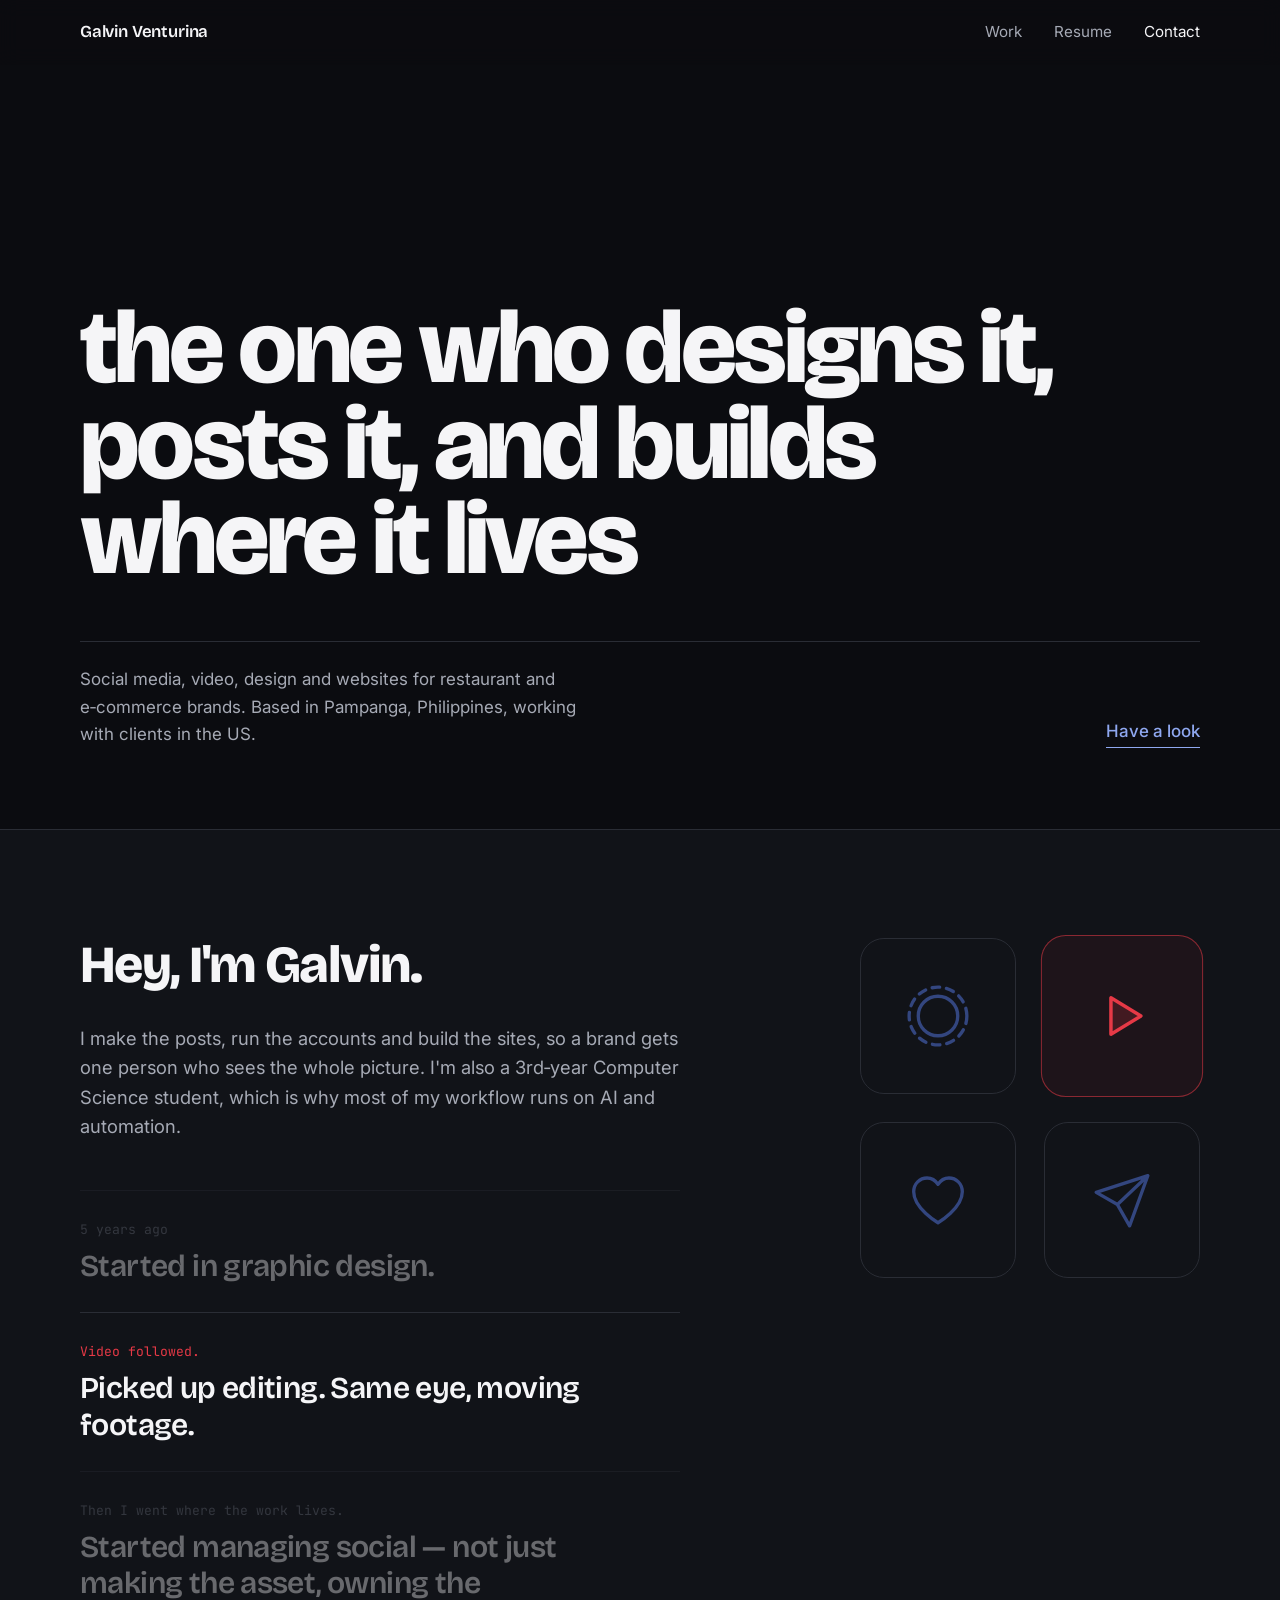
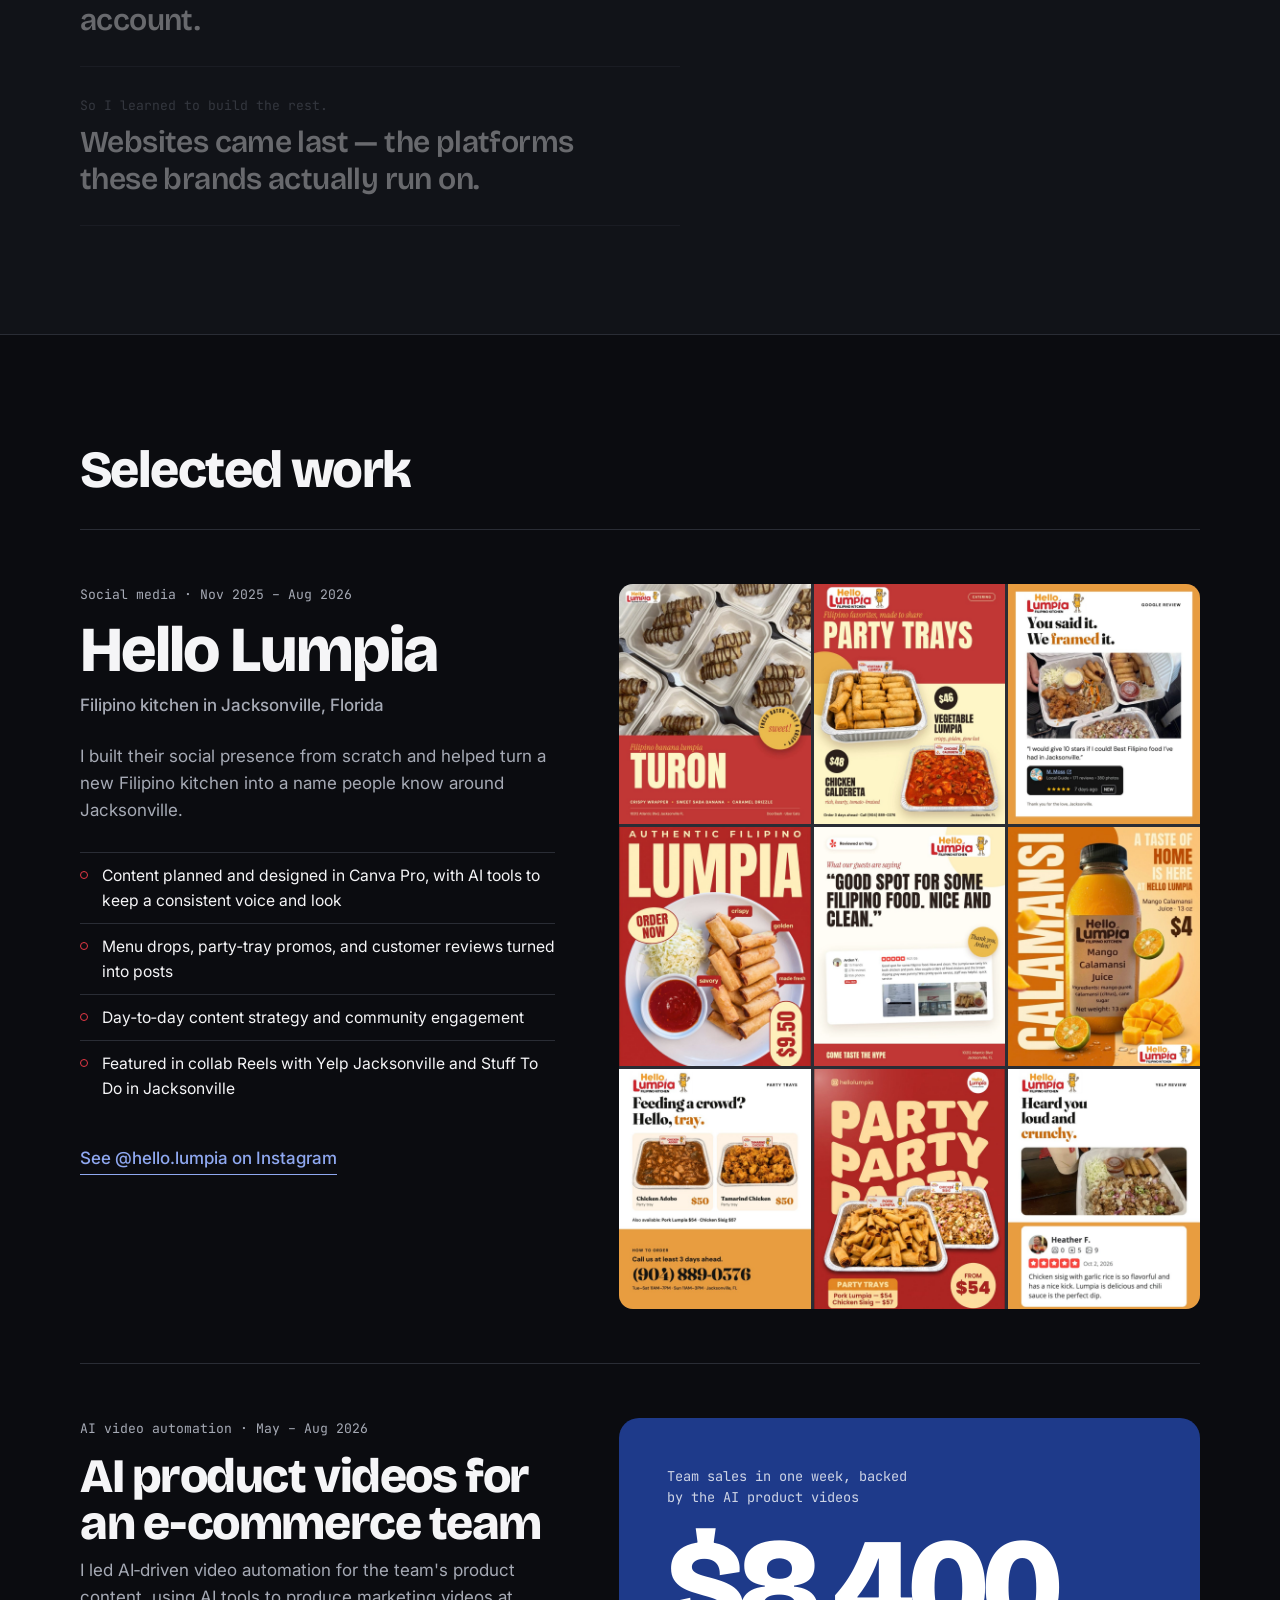
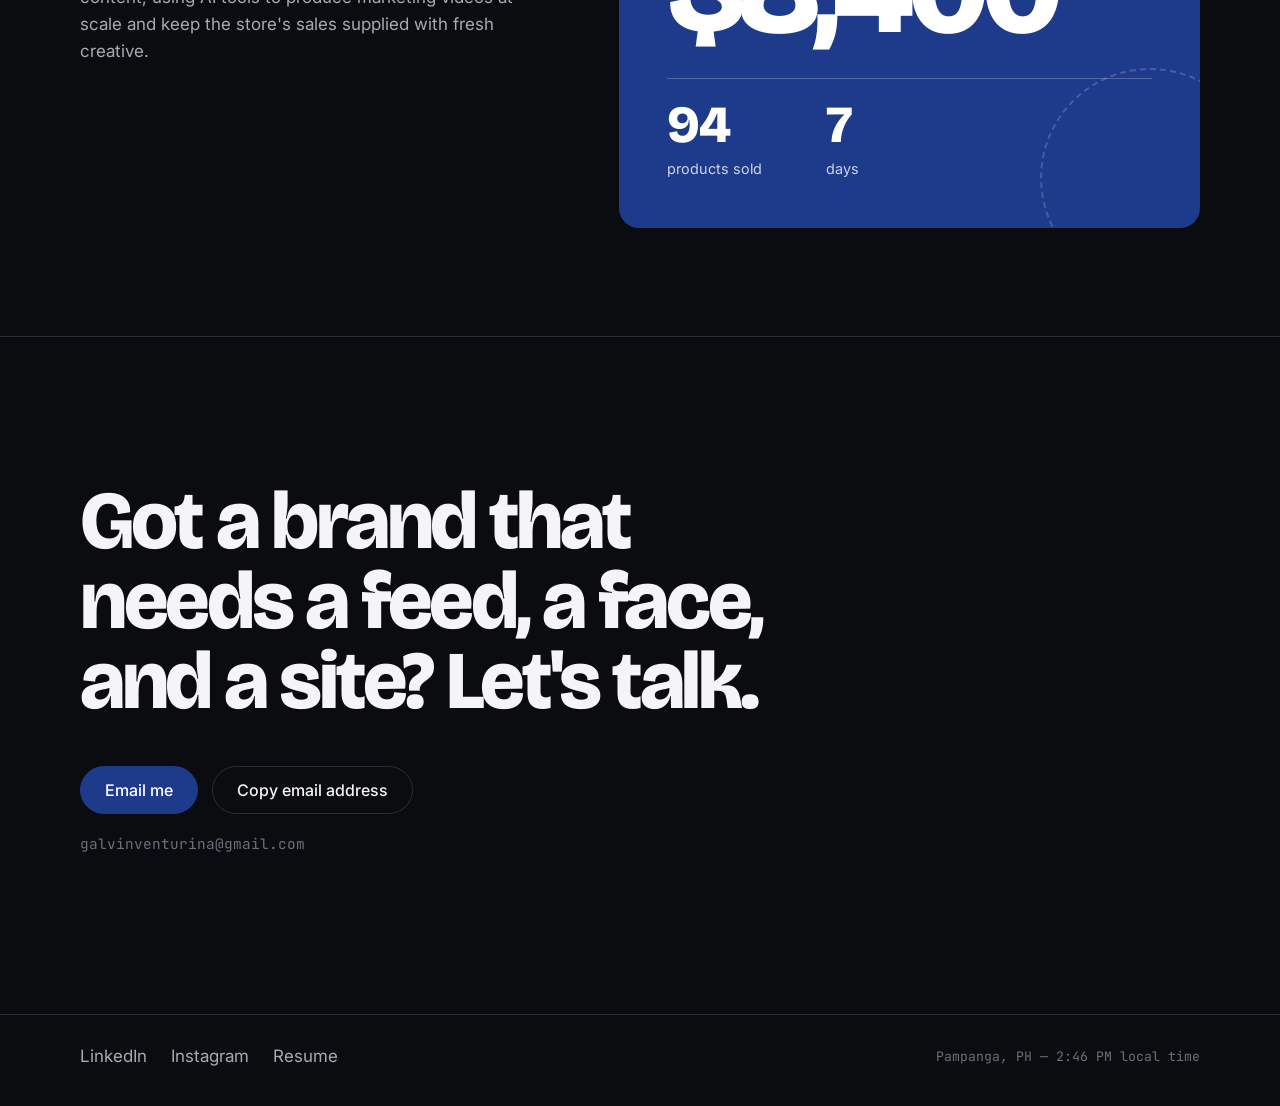
==== index.html @ 2f37dc52 "Version CSS/JS links so browsers load the new files Co-Authored-By: Claude Opus 5.5 <noreply@anthrop" ====
<!DOCTYPE html>
<html lang="en">
<head>
  <meta charset="UTF-8">
  <meta name="viewport" content="width=device-width, initial-scale=1.0">
  <title>Galvin Venturina — social, video, design and web</title>
  <meta name="description" content="Galvin Venturina designs the content, runs the accounts and builds the sites for restaurant and e-commerce brands. Based in Pampanga, Philippines.">
  <link rel="preconnect" href="https://fonts.googleapis.com">
  <link rel="preconnect" href="https://fonts.gstatic.com" crossorigin>
  <link href="https://fonts.googleapis.com/css2?family=Bricolage+Grotesque:opsz,wght@12..96,400;12..96,600;12..96,800&family=Inter:wght@400;500;600&family=JetBrains+Mono:wght@400;500&display=swap" rel="stylesheet">
  <link rel="stylesheet" href="styles.css?v=3859f25">
</head>
<body>

  <a class="skip-link" href="#work">Skip to the work</a>

  <header class="site-header">
    <div class="wrap header-row">
      <a href="#top" class="wordmark">Galvin Venturina</a>
      <nav class="site-nav" aria-label="Main">
        <a href="#work">Work</a>
        <a href="resume.html">Resume</a>
        <a href="#contact" class="nav-contact">Contact</a>
      </nav>
    </div>
  </header>

  <main id="top">

    <!-- HERO -->
    <section class="hero">
      <div class="wrap">
        <h1 class="hero-line">
          <span class="hl">the one who designs it,</span>
          <span class="hl">posts it, and builds</span>
          <span class="hl">where it lives</span>
        </h1>
        <div class="hero-foot">
          <p class="hero-sub">Social media, video, design and websites for restaurant and e‑commerce brands. Based in Pampanga, Philippines, working with clients in the US.</p>
          <a href="#work" class="text-link">Have a look</a>
        </div>
      </div>
    </section>

    <!-- ABOUT + JOURNEY -->
    <section class="journey" id="about" aria-labelledby="about-title">
      <div class="wrap journey-grid">
        <div class="journey-copy">
          <h2 id="about-title" class="section-title">Hey, I'm Galvin.</h2>
          <p class="lede">I make the posts, run the accounts and build the sites, so a brand gets one person who sees the whole picture. I'm also a 3rd‑year Computer Science student, which is why most of my workflow runs on AI and automation.</p>

          <ol class="beats">
            <li class="beat" data-beat="ring">
              <span class="beat-when">5 years ago</span>
              <p>Started in graphic design.</p>
            </li>
            <li class="beat" data-beat="play">
              <span class="beat-when">Video followed.</span>
              <p>Picked up editing. Same eye, moving footage.</p>
            </li>
            <li class="beat" data-beat="heart">
              <span class="beat-when">Then I went where the work lives.</span>
              <p>Started managing social — not just making the asset, owning the account.</p>
            </li>
            <li class="beat" data-beat="share">
              <span class="beat-when">So I learned to build the rest.</span>
              <p>Websites came last — the platforms these brands actually run on.</p>
            </li>
          </ol>
        </div>

        <div class="icon-stage" aria-hidden="true">
          <div class="icon-panel">
            <svg class="pi" data-icon="ring" viewBox="0 0 48 48"><circle cx="24" cy="24" r="19" class="pi-dash"/><circle cx="24" cy="24" r="13"/></svg>
            <svg class="pi" data-icon="play" viewBox="0 0 48 48"><path d="M17 12.5v23L36 24z"/></svg>
            <svg class="pi" data-icon="heart" viewBox="0 0 48 48"><path d="M24 39S8 29.6 8 18.6C8 13.3 12 9.5 16.8 9.5c3.1 0 5.6 1.7 7.2 4.2 1.6-2.5 4.1-4.2 7.2-4.2C36 9.5 40 13.3 40 18.6 40 29.6 24 39 24 39z"/></svg>
            <svg class="pi" data-icon="share" viewBox="0 0 48 48"><path d="M41 8 21 27M41 8 29 41l-8-14-14-8z"/></svg>
          </div>
        </div>
      </div>
    </section>

    <!-- WORK -->
    <section class="work" id="work" aria-labelledby="work-title">
      <div class="wrap">
        <h2 id="work-title" class="section-title">Selected work</h2>

        <!-- Case 1: Hello Lumpia -->
        <article class="case" aria-labelledby="hl-title">
          <div class="case-text">
            <p class="case-meta">Social media · Nov 2025 – Aug 2026</p>
            <h3 id="hl-title" class="case-title">Hello Lumpia</h3>
            <p class="case-where">Filipino kitchen in Jacksonville, Florida</p>
            <p>I built their social presence from scratch and helped turn a new Filipino kitchen into a name people know around Jacksonville.</p>
            <ul class="case-list">
              <li>Content planned and designed in Canva Pro, with AI tools to keep a consistent voice and look</li>
              <li>Menu drops, party‑tray promos, and customer reviews turned into posts</li>
              <li>Day‑to‑day content strategy and community engagement</li>
              <li>Featured in collab Reels with Yelp Jacksonville and Stuff To Do in Jacksonville</li>
            </ul>
            <a class="text-link" href="https://www.instagram.com/hello.lumpia/" target="_blank" rel="noopener">See @hello.lumpia on Instagram</a>
          </div>

          <div class="feed" role="list" aria-label="Posts I designed for Hello Lumpia">
            <figure role="listitem"><img src="assets/work/hl_turon.jpg" alt="Turon post: banana lumpia with caramel drizzle over a red title band" loading="lazy" width="800" height="1000"></figure>
            <figure role="listitem"><img src="assets/work/hl_party_trays.jpg" alt="Party trays catering post with vegetable lumpia and chicken caldereta prices" loading="lazy" width="800" height="1000"></figure>
            <figure role="listitem"><img src="assets/work/hl_review_google.jpg" alt="Google review post: 'You said it. We framed it.'" loading="lazy" width="800" height="1000"></figure>
            <figure role="listitem"><img src="assets/work/hl_lumpia.jpg" alt="Authentic Filipino lumpia menu post priced at $9.50" loading="lazy" width="800" height="1000"></figure>
            <figure role="listitem"><img src="assets/work/hl_review_yelp.jpg" alt="Yelp review post: 'Good spot for some Filipino food. Nice and clean.'" loading="lazy" width="800" height="1000"></figure>
            <figure role="listitem"><img src="assets/work/hl_calamansi.jpg" alt="Mango calamansi juice product post" loading="lazy" width="800" height="1000"></figure>
            <figure role="listitem"><img src="assets/work/hl_feeding_crowd.jpg" alt="'Feeding a crowd? Hello, tray.' party tray post" loading="lazy" width="800" height="1000"></figure>
            <figure role="listitem"><img src="assets/work/hl_party_party.jpg" alt="'Party party party' tray promo from $54" loading="lazy" width="800" height="1000"></figure>
            <figure role="listitem"><img src="assets/work/hl_review_crunchy.jpg" alt="Yelp review post: 'Heard you loud and crunchy.'" loading="lazy" width="800" height="1000"></figure>
          </div>
        </article>

        <!-- Case 2: AI e-commerce video -->
        <article class="case case-ai" aria-labelledby="ai-title">
          <div class="case-text">
            <p class="case-meta">AI video automation · May – Aug 2026</p>
            <h3 id="ai-title" class="case-title">AI product videos for an e‑commerce team</h3>
            <p>I led AI‑driven video automation for the team's product content, using AI tools to produce marketing videos at scale and keep the store's sales supplied with fresh creative.</p>
          </div>

          <div class="result-card">
            <p class="result-label">Team sales in one week, backed by the AI product videos</p>
            <p class="result-big">$8,400</p>
            <div class="result-row">
              <div><span class="result-mid">94</span><span class="result-small">products sold</span></div>
              <div><span class="result-mid">7</span><span class="result-small">days</span></div>
            </div>
            <!-- When sample videos are ready, add them here, e.g.
                 <video src="assets/work/ecom_sample_1.mp4" muted playsinline loop controls></video> -->
          </div>
        </article>
      </div>
    </section>

    <!-- CLOSING CTA -->
    <section class="cta" id="contact" aria-labelledby="cta-title">
      <div class="wrap">
        <h2 id="cta-title" class="cta-line">Got a brand that needs a feed, a face, and a site? Let's talk.</h2>
        <div class="cta-actions">
          <a class="btn" href="mailto:galvinventurina@gmail.com">Email me</a>
          <button class="btn btn-ghost" id="copy-email" type="button" data-email="galvinventurina@gmail.com">Copy email address</button>
          <span class="copy-status" id="copy-status" role="status" aria-live="polite"></span>
        </div>
        <p class="cta-email">galvinventurina@gmail.com</p>
      </div>
    </section>
  </main>

  <footer class="site-footer">
    <div class="wrap footer-row">
      <ul class="socials">
        <li><a href="https://www.linkedin.com/in/galvin-venturina-35bbb0377/" target="_blank" rel="noopener">LinkedIn</a></li>
        <li><a href="https://www.instagram.com/vin_vntrn/" target="_blank" rel="noopener">Instagram</a></li>
        <li><a href="resume.html">Resume</a></li>
      </ul>
      <p class="local-time">Pampanga, PH — <time id="clock">--:--</time> local time</p>
    </div>
  </footer>

  <script src="script.js?v=3859f25"></script>
</body>
</html>
---- styles.css ----
/* ==========================================================
   Galvin Venturina — portfolio
   Tokens follow the approved brief: near-black / off-white,
   navy primary accent, red used sparingly.
   Type: Bricolage Grotesque (display), Inter (body),
   JetBrains Mono (small labels and numbers).
   ========================================================== */

:root {
  --bg: #0B0C10;
  --bg-2: #111318;
  --text: #F5F5F7;
  --muted: #A6AAB5;
  --faint: #6B707C;
  --line: #2A2D35;
  --navy: #1E3A8A;
  --navy-hover: #2647A6;
  --navy-light: #8FA8F0;   /* navy tint for text-on-dark (meets contrast) */
  --red: #E63946;

  --f-display: "Bricolage Grotesque", "Arial Narrow", system-ui, sans-serif;
  --f-body: "Inter", system-ui, -apple-system, "Segoe UI", sans-serif;
  --f-mono: "JetBrains Mono", ui-monospace, "SFMono-Regular", Menlo, monospace;

  --wrap: 1200px;
  --gutter: clamp(16px, 4vw, 40px);
  --ease: cubic-bezier(.2, .7, .2, 1);
}

*, *::before, *::after { box-sizing: border-box; }
html { scroll-behavior: smooth; -webkit-text-size-adjust: 100%; }
body {
  margin: 0;
  background: var(--bg);
  color: var(--text);
  font-family: var(--f-body);
  font-size: 1.0625rem;
  line-height: 1.6;
  -webkit-font-smoothing: antialiased;
  overflow-x: hidden;
}
img { max-width: 100%; display: block; }
a { color: inherit; }
p { margin: 0 0 1em; }
h1, h2, h3 { margin: 0; font-family: var(--f-display); font-weight: 800; letter-spacing: -0.03em; }
ul, ol { margin: 0; padding: 0; }

:focus-visible { outline: 2px solid var(--navy-light); outline-offset: 3px; border-radius: 4px; }

.wrap { width: 100%; max-width: var(--wrap); margin: 0 auto; padding: 0 var(--gutter); }

.skip-link {
  position: absolute; left: 12px; top: -48px; z-index: 50;
  background: var(--text); color: var(--bg); padding: 8px 14px; border-radius: 6px; text-decoration: none;
}
.skip-link:focus { top: 12px; }

/* ---------- Header ---------- */
.site-header {
  position: sticky; top: 0; z-index: 20;
  background: rgba(11, 12, 16, 0.82);
  backdrop-filter: blur(10px); -webkit-backdrop-filter: blur(10px);
  border-bottom: 1px solid transparent;
  transition: border-color .3s;
}
.site-header.scrolled { border-bottom-color: var(--line); }
.header-row { display: flex; align-items: center; justify-content: space-between; height: 64px; }
.wordmark { font-family: var(--f-display); font-weight: 600; font-size: 1.05rem; text-decoration: none; letter-spacing: -0.01em; }
.site-nav { display: flex; gap: clamp(16px, 3vw, 32px); font-size: .95rem; }
.site-nav a { text-decoration: none; color: var(--muted); transition: color .2s; }
.site-nav a:hover { color: var(--text); }
.site-nav .nav-contact { color: var(--text); }

/* ---------- Shared bits ---------- */
.section-title { font-size: clamp(2rem, 4.5vw, 3.25rem); line-height: 1.05; margin-bottom: .6em; }
.text-link {
  display: inline-block; font-weight: 500; text-decoration: none; color: var(--navy-light);
  border-bottom: 1px solid currentColor; padding-bottom: 2px; transition: color .2s;
}
.text-link:hover { color: var(--red); }

/* ---------- Hero ---------- */
.hero { min-height: calc(92vh - 64px); display: flex; align-items: flex-end; padding: 8vh 0 9vh; }
.hero-line {
  font-size: clamp(3rem, 8.1vw, 7.4rem);
  line-height: .92;
  letter-spacing: -0.035em;
  font-weight: 800;
}
.hero-line .hl { display: block; }
@media (min-width: 900px) { .hero-line .hl { white-space: nowrap; } }
.hero-foot {
  margin-top: clamp(32px, 6vh, 64px);
  display: flex; align-items: flex-end; justify-content: space-between; gap: 24px; flex-wrap: wrap;
  border-top: 1px solid var(--line); padding-top: 24px;
}
.hero-sub { max-width: 46ch; color: var(--muted); margin: 0; }

/* single page-load moment: the three hero lines rise in sequence */
@media (prefers-reduced-motion: no-preference) {
  .js .hero-line .hl { opacity: 0; transform: translateY(0.35em); }
  .js.loaded .hero-line .hl { opacity: 1; transform: none; transition: opacity .7s var(--ease), transform .9s var(--ease); }
  .js.loaded .hero-line .hl:nth-child(2) { transition-delay: .12s; }
  .js.loaded .hero-line .hl:nth-child(3) { transition-delay: .24s; }
}

/* ---------- About + journey ---------- */
.journey { padding: clamp(80px, 12vh, 140px) 0; background: var(--bg-2); border-top: 1px solid var(--line); border-bottom: 1px solid var(--line); }
.journey-grid { display: grid; grid-template-columns: minmax(0, 1.15fr) minmax(0, .85fr); gap: clamp(32px, 6vw, 96px); }
.lede { font-size: 1.15rem; color: var(--muted); max-width: 52ch; margin-bottom: 3rem; }

.beats { list-style: none; }
.beat { padding: 28px 0; border-top: 1px solid var(--line); transition: opacity .4s var(--ease); }
.beat:last-child { border-bottom: 1px solid var(--line); }
.beat-when { display: block; font-family: var(--f-mono); font-size: .82rem; color: var(--faint); margin-bottom: 8px; transition: color .4s; }
.beat p { font-family: var(--f-display); font-weight: 600; font-size: clamp(1.4rem, 2.4vw, 1.9rem); line-height: 1.2; letter-spacing: -0.02em; margin: 0; max-width: 26ch; }
.js .beat { opacity: .38; }
.js .beat.is-active { opacity: 1; }
.js .beat.is-active .beat-when { color: var(--red); }

.icon-stage { position: relative; }
.icon-panel {
  position: sticky; top: calc(50vh - 170px);
  display: grid; grid-template-columns: 1fr 1fr; gap: clamp(16px, 2.5vw, 28px);
  max-width: 340px; margin-left: auto;
}
.pi {
  width: 100%; aspect-ratio: 1; padding: 26%;
  border: 1px solid var(--line); border-radius: 24px;
  fill: none; stroke: #33467F; stroke-width: 2.2; stroke-linecap: round; stroke-linejoin: round;
  transition: stroke .45s var(--ease), fill .45s var(--ease), border-color .45s, background-color .45s, transform .45s var(--ease);
}
.pi .pi-dash { stroke-dasharray: 5 4.5; }
.pi.is-active { stroke: var(--red); fill: rgba(230, 57, 70, .18); border-color: rgba(230, 57, 70, .55); background: rgba(230, 57, 70, .06); transform: scale(1.04); }
.pi[data-icon="share"].is-active, .pi[data-icon="ring"].is-active { fill: none; }

/* ---------- Work ---------- */
.work { padding: clamp(80px, 12vh, 140px) 0 clamp(40px, 6vh, 80px); }
.case {
  display: grid; grid-template-columns: minmax(0, .9fr) minmax(0, 1.1fr);
  gap: clamp(32px, 5vw, 80px); align-items: start;
  padding: clamp(40px, 6vh, 64px) 0; border-top: 1px solid var(--line);
}
.case-meta { font-family: var(--f-mono); font-size: .82rem; color: var(--faint); margin-bottom: 14px; }
.case-title { font-size: clamp(2.25rem, 5vw, 4rem); line-height: .98; margin-bottom: 10px; }
.case-ai .case-title { font-size: clamp(1.9rem, 3.8vw, 3rem); }
.case-where { color: var(--navy-light); font-weight: 500; margin-bottom: 1.4em; }
.case-text > p { color: var(--muted); max-width: 52ch; }
.case-list { list-style: none; margin: 1.6em 0 2em; max-width: 52ch; }
.case-list li { position: relative; padding: 10px 0 10px 22px; border-top: 1px solid var(--line); color: var(--text); font-size: .98rem; }
.case-list li::before { content: ""; position: absolute; left: 0; top: 1.15em; width: 8px; height: 8px; border-radius: 50%; border: 1.5px solid var(--red); }

/* Instagram-style grid of real posts */
.feed {
  display: grid; grid-template-columns: repeat(3, 1fr); gap: 3px;
  border-radius: 14px; overflow: hidden; background: var(--line);
}
.feed figure { margin: 0; aspect-ratio: 4 / 5; overflow: hidden; background: var(--bg-2); }
.feed img { width: 100%; height: 100%; object-fit: cover; transition: transform .5s var(--ease); }
.feed figure:hover img { transform: scale(1.04); }

/* E-commerce result */
.result-card {
  background: var(--navy); border-radius: 20px; padding: clamp(28px, 4vw, 48px);
  color: #fff; position: relative; overflow: hidden;
}
.result-card::after {
  content: ""; position: absolute; right: -60px; bottom: -60px; width: 220px; height: 220px; border-radius: 50%;
  border: 2px dashed rgba(255, 255, 255, .18);
}
.result-label { font-family: var(--f-mono); font-size: .85rem; color: rgba(255, 255, 255, .78); max-width: 32ch; margin-bottom: 18px; }
.result-big { font-family: var(--f-display); font-weight: 800; font-size: clamp(4rem, 11vw, 8.5rem); line-height: .9; letter-spacing: -0.05em; margin: 0 0 28px; }
.result-row { display: flex; gap: clamp(28px, 6vw, 64px); border-top: 1px solid rgba(255, 255, 255, .22); padding-top: 20px; position: relative; z-index: 1; }
.result-mid { display: block; font-family: var(--f-display); font-weight: 800; font-size: clamp(2.2rem, 4.5vw, 3.25rem); line-height: 1; letter-spacing: -0.03em; }
.result-small { display: block; font-size: .9rem; color: rgba(255, 255, 255, .78); margin-top: 6px; }
.result-card video { width: 100%; border-radius: 12px; margin-top: 24px; }

/* ---------- Closing CTA ---------- */
.cta { padding: clamp(96px, 16vh, 180px) 0; border-top: 1px solid var(--line); }
.cta-line { font-size: clamp(2.4rem, 6.4vw, 5.75rem); line-height: .98; letter-spacing: -0.04em; max-width: 15ch; }
.cta-actions { display: flex; flex-wrap: wrap; align-items: center; gap: 14px; margin-top: clamp(32px, 5vh, 48px); }
.btn {
  display: inline-flex; align-items: center; justify-content: center; min-height: 48px; padding: 0 24px;
  font: 500 1rem var(--f-body); text-decoration: none; border-radius: 999px; cursor: pointer;
  background: var(--navy); color: #fff; border: 1px solid var(--navy); transition: background-color .2s, border-color .2s, color .2s;
}
.btn:hover { background: var(--navy-hover); border-color: var(--navy-hover); }
.btn-ghost { background: transparent; color: var(--text); border-color: var(--line); }
.btn-ghost:hover { background: transparent; border-color: var(--red); color: var(--text); }
.copy-status { font-size: .92rem; color: var(--navy-light); min-height: 1.2em; }
.cta-email { margin-top: 18px; font-family: var(--f-mono); font-size: .9rem; color: var(--faint); }

/* ---------- Footer ---------- */
.site-footer { border-top: 1px solid var(--line); padding: 28px 0 36px; }
.footer-row { display: flex; justify-content: space-between; align-items: center; gap: 16px; flex-wrap: wrap; }
.socials { list-style: none; display: flex; gap: 24px; }
.socials a { text-decoration: none; color: var(--muted); }
.socials a:hover { color: var(--text); }
.local-time { margin: 0; font-family: var(--f-mono); font-size: .82rem; color: var(--faint); }

/* ---------- Responsive ---------- */
@media (max-width: 900px) {
  .journey-grid { grid-template-columns: 1fr; }
  .icon-stage { order: -1; position: sticky; top: 64px; z-index: 5; background: var(--bg-2); padding: 12px 0; margin: 0 calc(var(--gutter) * -1); padding-left: var(--gutter); padding-right: var(--gutter); }
  .icon-panel { position: static; grid-template-columns: repeat(4, 1fr); max-width: 320px; margin: 0; gap: 10px; }
  .pi { border-radius: 14px; padding: 24%; }
  .journey-copy { display: contents; }
  .journey-copy .section-title { order: -3; }
  .journey-copy .lede { order: -2; margin-bottom: 1.5rem; }
  .beats { order: 0; }
  .case { grid-template-columns: 1fr; }
}
@media (max-width: 560px) {
  body { font-size: 1rem; }
  .site-nav { gap: 16px; font-size: .9rem; }
  .wordmark { font-size: .98rem; }
  .hero { min-height: auto; padding: 14vh 0 8vh; }
  .hero-line { font-size: clamp(2.6rem, 12.5vw, 4rem); }
  .feed { gap: 2px; border-radius: 10px; }
}

@media (prefers-reduced-motion: reduce) {
  html { scroll-behavior: auto; }
  *, *::before, *::after { transition-duration: .01ms !important; animation-duration: .01ms !important; }
}

/* ==========================================================
   Resume page
   ========================================================== */
.resume-page { padding: clamp(48px, 8vh, 96px) 0 clamp(64px, 10vh, 120px); }
.resume-wrap { max-width: 860px; }
.resume-top { display: flex; justify-content: space-between; align-items: center; gap: 16px; flex-wrap: wrap; margin-bottom: clamp(40px, 6vh, 64px); }
.resume-name { font-size: clamp(2.6rem, 7vw, 4.75rem); line-height: .95; letter-spacing: -0.045em; }
.resume-role { font-size: 1.15rem; color: var(--navy-light); font-weight: 500; margin: 12px 0 20px; }
.resume-contacts { list-style: none; display: flex; flex-wrap: wrap; gap: 8px 24px; color: var(--muted); font-size: .95rem; }
.resume-contacts a { text-decoration: none; border-bottom: 1px solid var(--line); }
.resume-contacts a:hover { color: var(--text); border-color: var(--red); }
.r-section { padding: 32px 0; border-top: 1px solid var(--line); display: grid; grid-template-columns: 180px minmax(0, 1fr); gap: 24px; }
.r-section h2 { font-family: var(--f-mono); font-weight: 500; font-size: .85rem; letter-spacing: 0; color: var(--faint); padding-top: 6px; }
.r-summary { color: var(--text); font-size: 1.05rem; max-width: 62ch; margin: 0; }
.job + .job { margin-top: 32px; }
.job-head { display: flex; justify-content: space-between; gap: 16px; flex-wrap: wrap; align-items: baseline; }
.job-role { font-size: 1.35rem; letter-spacing: -0.02em; }
.job-dates { font-family: var(--f-mono); font-size: .85rem; color: var(--faint); white-space: nowrap; }
.job-org { color: var(--navy-light); font-weight: 500; margin: 4px 0 10px; }
.job ul { list-style: none; }
.job li { position: relative; padding-left: 18px; color: var(--muted); margin: 6px 0; max-width: 64ch; }
.job li::before { content: ""; position: absolute; left: 0; top: .7em; width: 6px; height: 6px; border-radius: 50%; background: var(--red); }
.job li strong { color: var(--text); font-weight: 600; }
.skills { display: grid; grid-template-columns: repeat(2, minmax(0, 1fr)); gap: 18px 32px; }
.skills h3 { font-family: var(--f-body); font-weight: 600; font-size: 1rem; letter-spacing: 0; margin-bottom: 4px; }
.skills p { color: var(--muted); font-size: .95rem; margin: 0; }
.edu h3 { font-size: 1.2rem; letter-spacing: -0.015em; }
.edu p { color: var(--muted); margin: 4px 0 16px; }
.resume-actions { display: flex; gap: 12px; flex-wrap: wrap; }
@media (max-width: 640px) {
  .r-section { grid-template-columns: 1fr; gap: 12px; }
  .skills { grid-template-columns: 1fr; }
}
@media print {
  :root { --bg: #fff; --bg-2: #fff; --text: #111; --muted: #333; --faint: #555; --line: #ccc; --navy-light: #1E3A8A; }
  .site-header, .resume-actions, .site-footer { display: none !important; }
  body { font-size: 10.5pt; }
  .resume-page { padding: 0; }
  .r-section { padding: 14px 0; break-inside: avoid; }
}
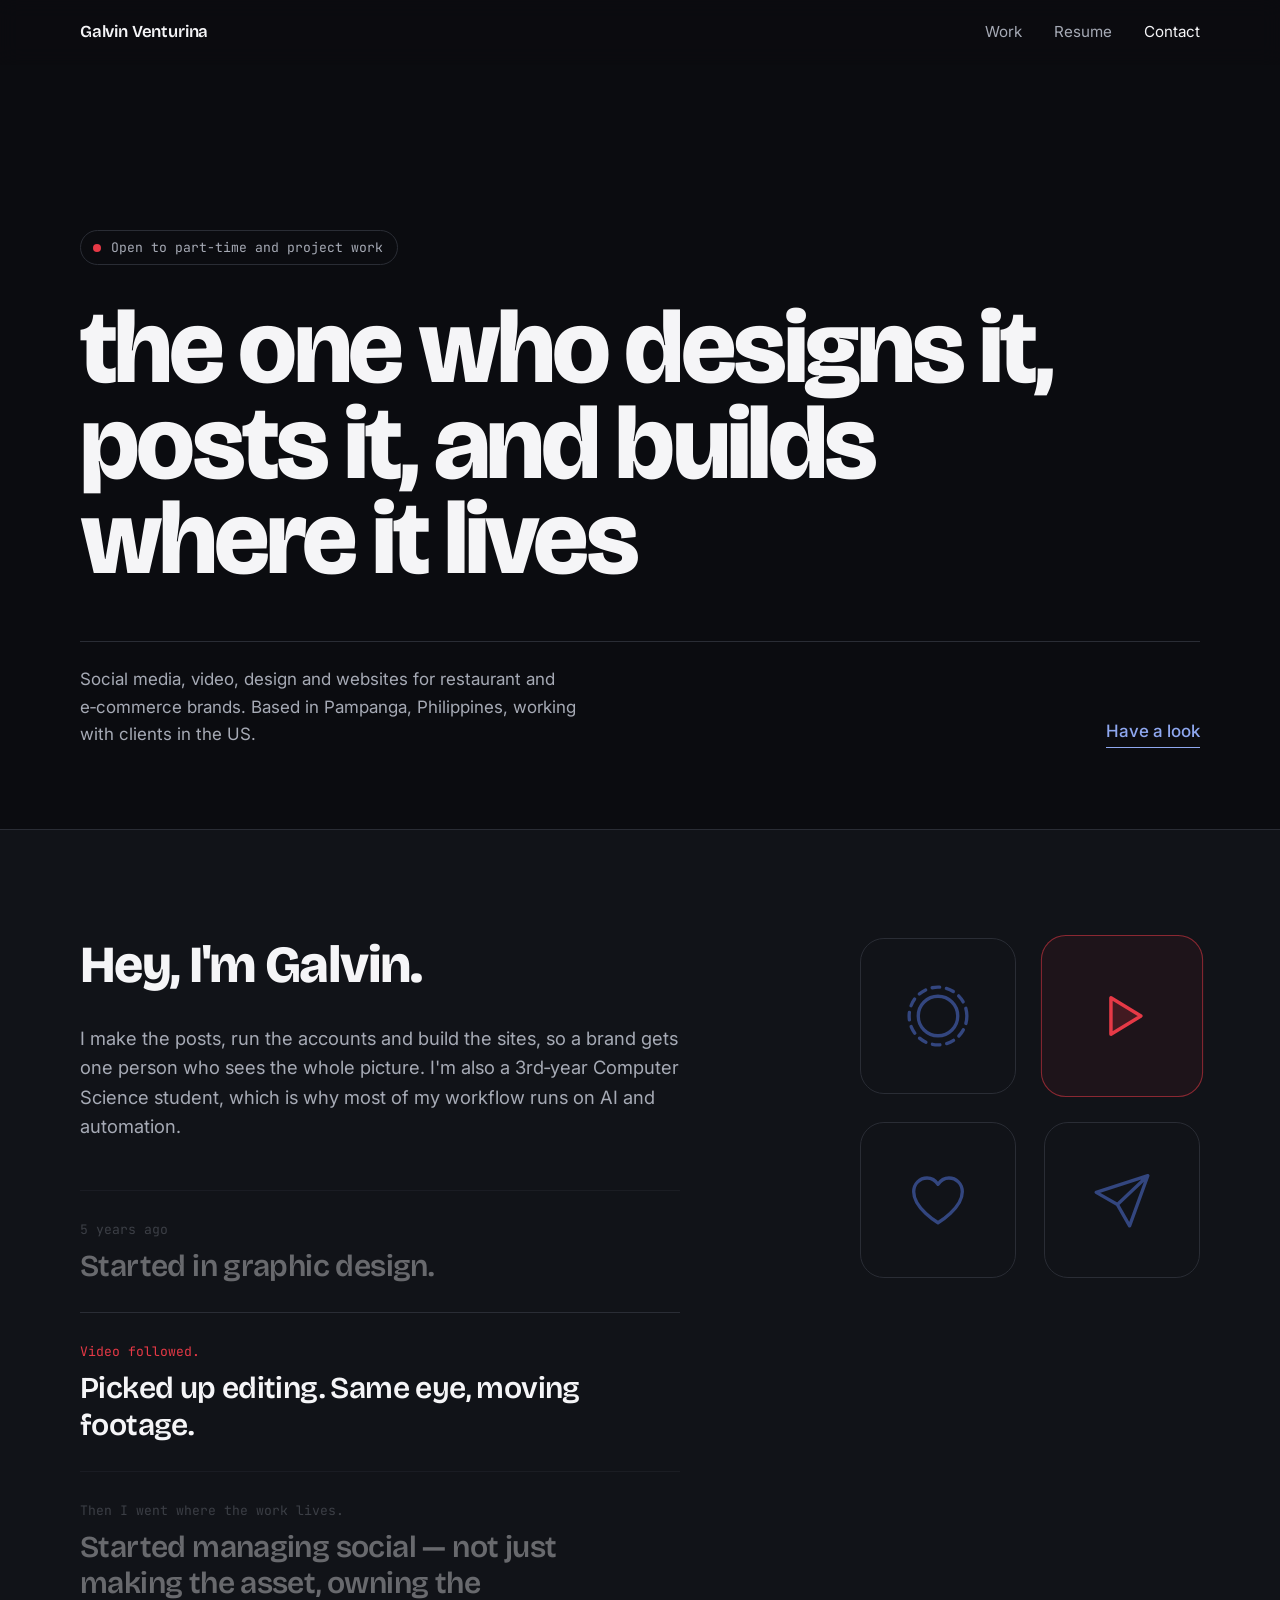
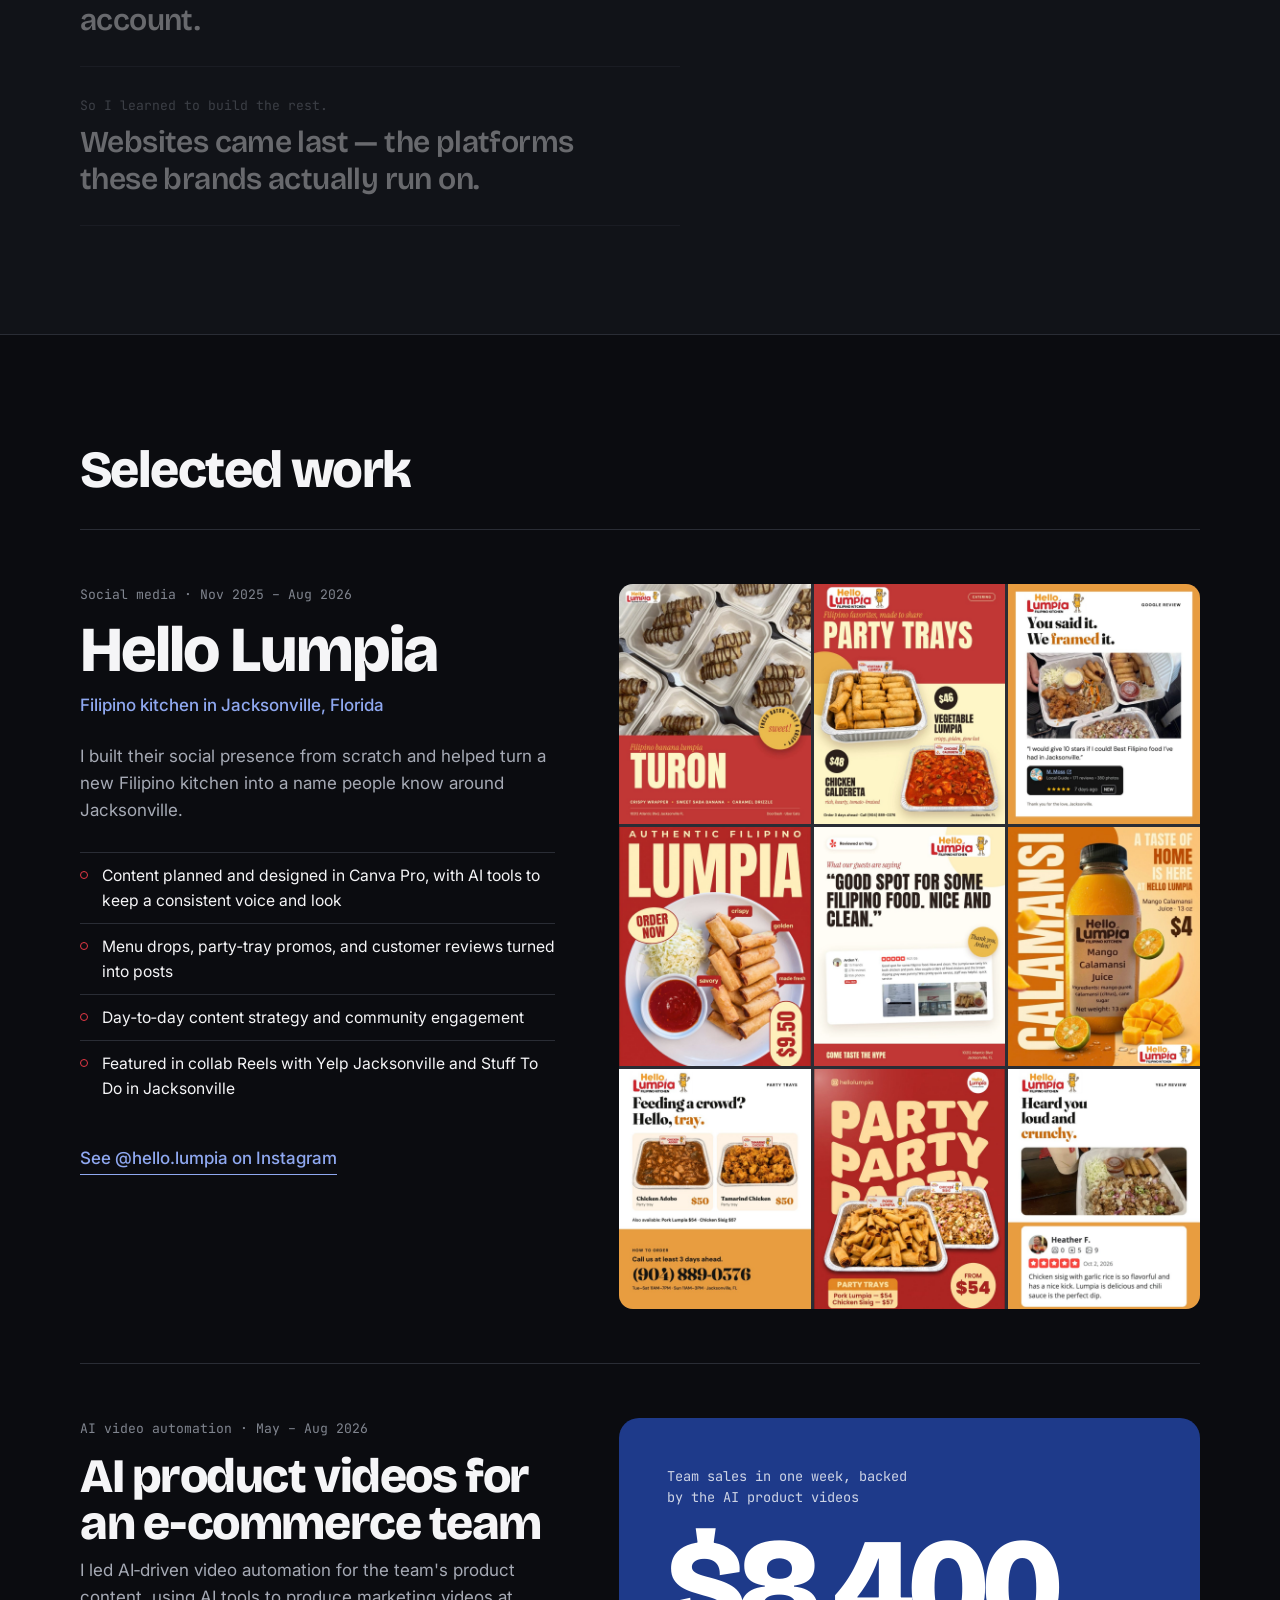
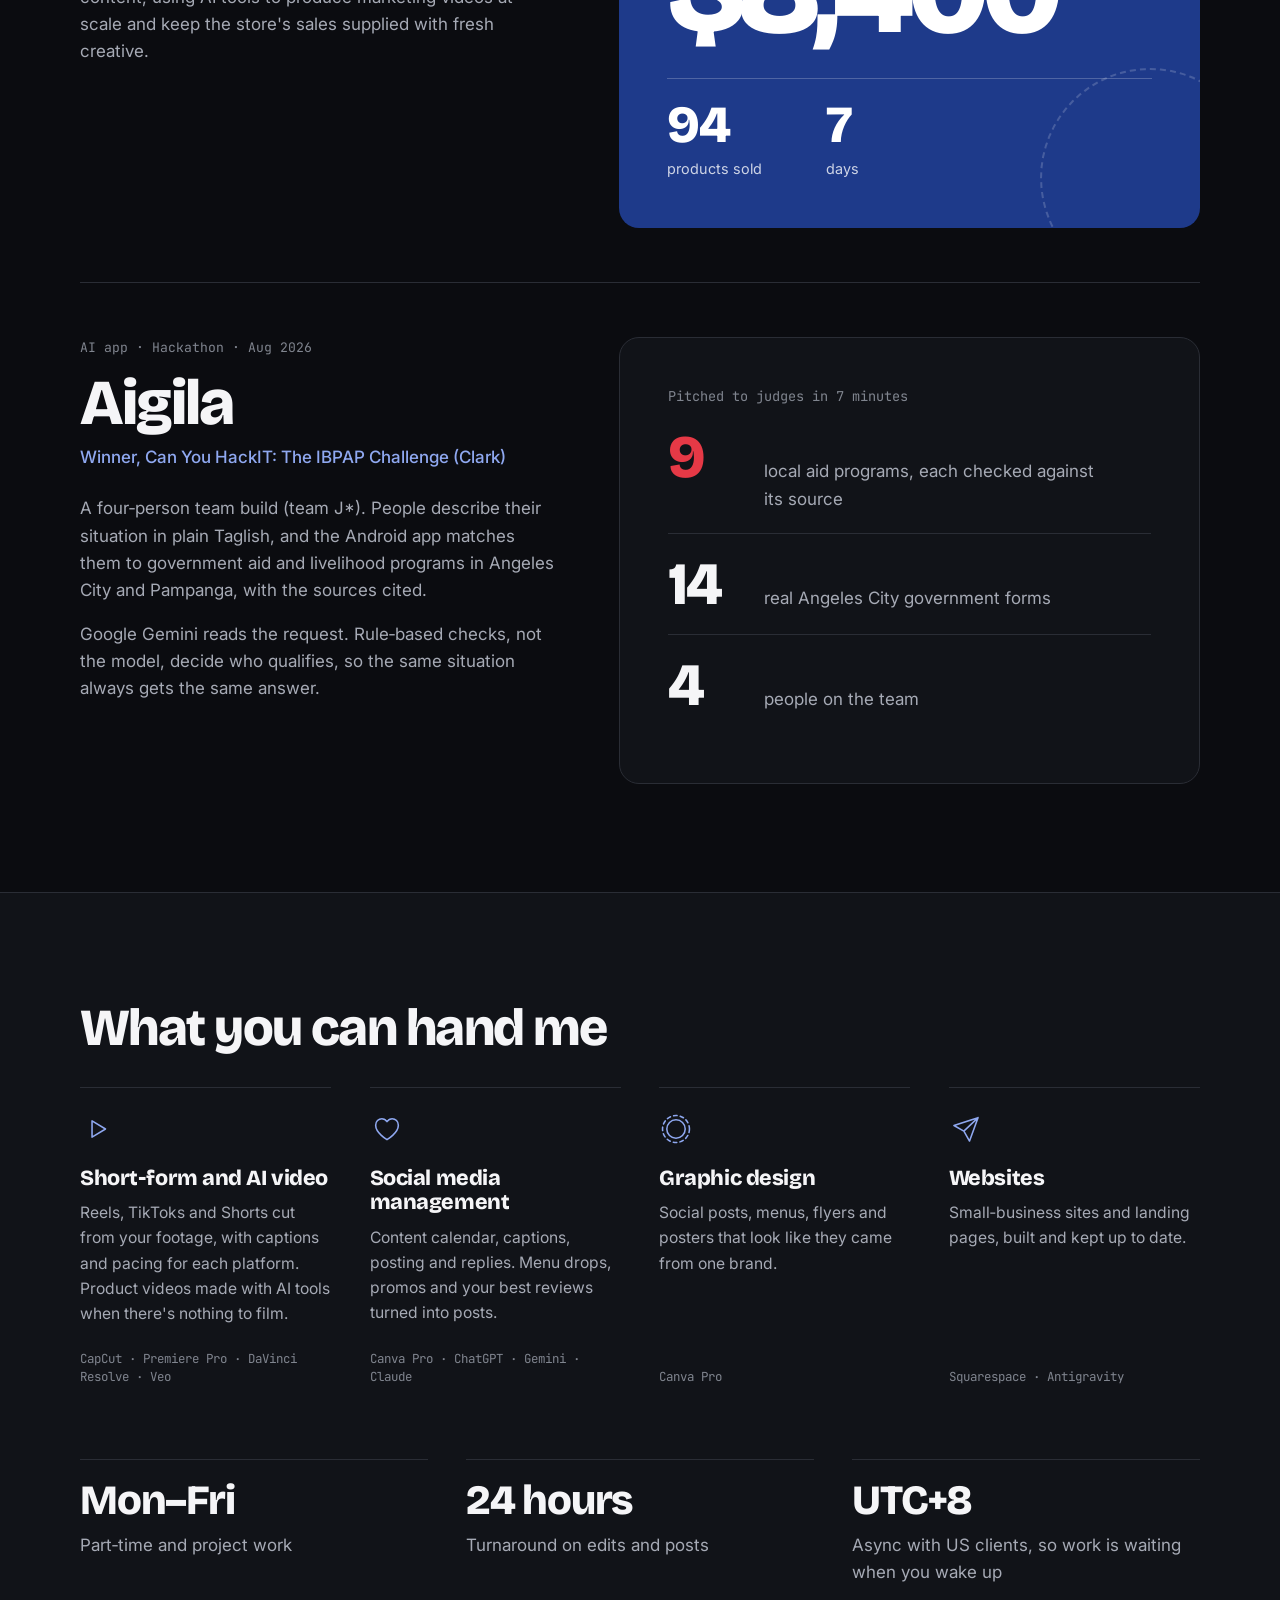
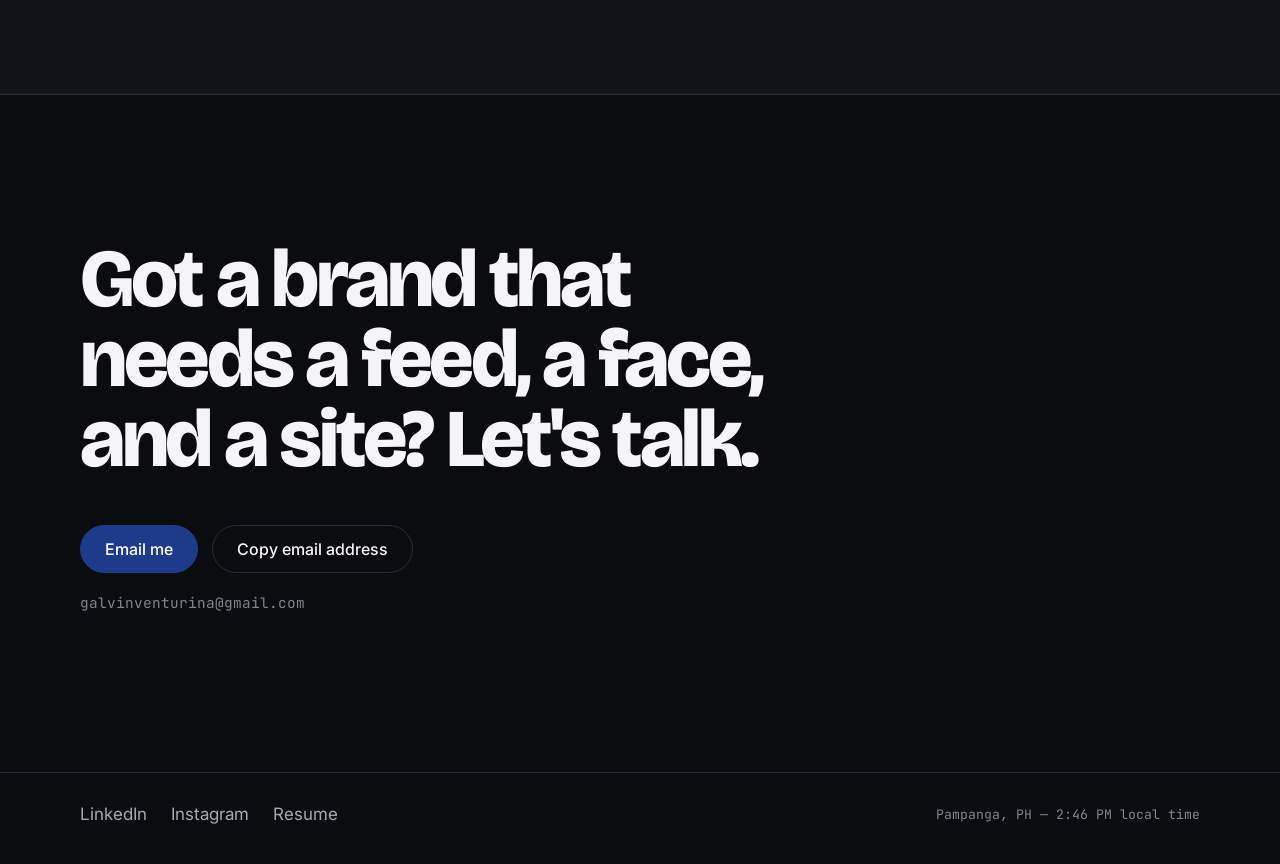
==== commit fd33c3c1: "Make the portfolio work harder for job applications - Add availability pill to the hero and a "What " ====
--- a/index.html
+++ b/index.html
@@ -4,11 +4,29 @@
   <meta charset="UTF-8">
   <meta name="viewport" content="width=device-width, initial-scale=1.0">
   <title>Galvin Venturina — social, video, design and web</title>
-  <meta name="description" content="Galvin Venturina designs the content, runs the accounts and builds the sites for restaurant and e-commerce brands. Based in Pampanga, Philippines.">
+  <meta name="description" content="Galvin Venturina designs the content, runs the accounts and builds the sites for restaurant and e-commerce brands. Based in Pampanga, Philippines. Open to part-time and project work.">
+  <link rel="canonical" href="https://galvin111.github.io/portfolio-site/">
+  <meta name="theme-color" content="#0B0C10">
+
+  <!-- Link previews (OnlineJobs, LinkedIn, Messenger, Slack) -->
+  <meta property="og:type" content="website">
+  <meta property="og:url" content="https://galvin111.github.io/portfolio-site/">
+  <meta property="og:title" content="Galvin Venturina — social, video, design and web">
+  <meta property="og:description" content="Short-form video, social media, design and websites for restaurant and e-commerce brands. Open to part-time and project work.">
+  <meta property="og:image" content="https://galvin111.github.io/portfolio-site/assets/og.png">
+  <meta property="og:image:width" content="1200">
+  <meta property="og:image:height" content="630">
+  <meta property="og:image:alt" content="Galvin Venturina: the one who designs it, posts it, and builds where it lives">
+  <meta name="twitter:card" content="summary_large_image">
+
+  <link rel="icon" href="assets/favicon.svg" type="image/svg+xml">
+  <link rel="icon" href="assets/favicon-32.png" sizes="32x32" type="image/png">
+  <link rel="apple-touch-icon" href="assets/apple-touch-icon.png">
+
   <link rel="preconnect" href="https://fonts.googleapis.com">
   <link rel="preconnect" href="https://fonts.gstatic.com" crossorigin>
   <link href="https://fonts.googleapis.com/css2?family=Bricolage+Grotesque:opsz,wght@12..96,400;12..96,600;12..96,800&family=Inter:wght@400;500;600&family=JetBrains+Mono:wght@400;500&display=swap" rel="stylesheet">
-  <link rel="stylesheet" href="styles.css?v=3859f25">
+  <link rel="stylesheet" href="styles.css?v=20261109">
 </head>
 <body>
 
@@ -30,6 +48,7 @@
     <!-- HERO -->
     <section class="hero">
       <div class="wrap">
+        <p class="hero-status"><span class="status-dot" aria-hidden="true"></span>Open to part‑time and project work</p>
         <h1 class="hero-line">
           <span class="hl">the one who designs it,</span>
           <span class="hl">posts it, and builds</span>
@@ -133,6 +152,66 @@
                  <video src="assets/work/ecom_sample_1.mp4" muted playsinline loop controls></video> -->
           </div>
         </article>
+
+        <!-- Case 3: Aigila (hackathon win) -->
+        <article class="case case-build" aria-labelledby="aigila-title">
+          <div class="case-text">
+            <p class="case-meta">AI app · Hackathon · Aug 2026</p>
+            <h3 id="aigila-title" class="case-title">Aigila</h3>
+            <p class="case-where">Winner, Can You HackIT: The IBPAP Challenge (Clark)</p>
+            <p>A four‑person team build (team J*). People describe their situation in plain Taglish, and the Android app matches them to government aid and livelihood programs in Angeles City and Pampanga, with the sources cited.</p>
+            <p>Google Gemini reads the request. Rule‑based checks, not the model, decide who qualifies, so the same situation always gets the same answer.</p>
+          </div>
+
+          <div class="build-card">
+            <p class="build-label">Pitched to judges in 7 minutes</p>
+            <dl class="build-stats">
+              <div><dt>9</dt><dd>local aid programs, each checked against its source</dd></div>
+              <div><dt>14</dt><dd>real Angeles City government forms</dd></div>
+              <div><dt>4</dt><dd>people on the team</dd></div>
+            </dl>
+          </div>
+        </article>
+      </div>
+    </section>
+
+    <!-- SERVICES -->
+    <section class="services" id="services" aria-labelledby="services-title">
+      <div class="wrap">
+        <h2 id="services-title" class="section-title">What you can hand me</h2>
+
+        <ul class="service-grid">
+          <li class="service">
+            <svg class="service-icon" viewBox="0 0 48 48" aria-hidden="true"><path d="M17 12.5v23L36 24z"/></svg>
+            <h3>Short‑form and AI video</h3>
+            <p>Reels, TikToks and Shorts cut from your footage, with captions and pacing for each platform. Product videos made with AI tools when there's nothing to film.</p>
+            <p class="service-tools">CapCut · Premiere Pro · DaVinci Resolve · Veo</p>
+          </li>
+          <li class="service">
+            <svg class="service-icon" viewBox="0 0 48 48" aria-hidden="true"><path d="M24 39S8 29.6 8 18.6C8 13.3 12 9.5 16.8 9.5c3.1 0 5.6 1.7 7.2 4.2 1.6-2.5 4.1-4.2 7.2-4.2C36 9.5 40 13.3 40 18.6 40 29.6 24 39 24 39z"/></svg>
+            <h3>Social media management</h3>
+            <p>Content calendar, captions, posting and replies. Menu drops, promos and your best reviews turned into posts.</p>
+            <p class="service-tools">Canva Pro · ChatGPT · Gemini · Claude</p>
+          </li>
+          <li class="service">
+            <svg class="service-icon" viewBox="0 0 48 48" aria-hidden="true"><circle cx="24" cy="24" r="19" class="pi-dash"/><circle cx="24" cy="24" r="13"/></svg>
+            <h3>Graphic design</h3>
+            <p>Social posts, menus, flyers and posters that look like they came from one brand.</p>
+            <p class="service-tools">Canva Pro</p>
+          </li>
+          <li class="service">
+            <svg class="service-icon" viewBox="0 0 48 48" aria-hidden="true"><path d="M41 8 21 27M41 8 29 41l-8-14-14-8z"/></svg>
+            <h3>Websites</h3>
+            <p>Small‑business sites and landing pages, built and kept up to date.</p>
+            <p class="service-tools">Squarespace · Antigravity</p>
+          </li>
+        </ul>
+
+        <dl class="terms">
+          <div><dt>Mon–Fri</dt><dd>Part‑time and project work</dd></div>
+          <div><dt>24 hours</dt><dd>Turnaround on edits and posts</dd></div>
+          <div><dt>UTC+8</dt><dd>Async with US clients, so work is waiting when you wake up</dd></div>
+        </dl>
       </div>
     </section>
 
@@ -161,6 +240,6 @@
     </div>
   </footer>
 
-  <script src="script.js?v=3859f25"></script>
+  <script src="script.js?v=20261109"></script>
 </body>
 </html>
--- a/styles.css
+++ b/styles.css
@@ -11,7 +11,7 @@
   --bg-2: #111318;
   --text: #F5F5F7;
   --muted: #A6AAB5;
-  --faint: #6B707C;
+  --faint: #80858F;        /* 5:1 on both backgrounds, readable at label size */
   --line: #2A2D35;
   --navy: #1E3A8A;
   --navy-hover: #2647A6;
@@ -96,6 +96,15 @@
 }
 .hero-sub { max-width: 46ch; color: var(--muted); margin: 0; }
 
+/* availability pill: tells a skimming employer the one thing they need first */
+.hero-status {
+  display: inline-flex; align-items: center; gap: 10px;
+  font-family: var(--f-mono); font-size: .82rem; color: var(--muted);
+  border: 1px solid var(--line); border-radius: 999px; padding: 6px 14px 6px 12px;
+  margin: 0 0 clamp(24px, 4vh, 40px);
+}
+.status-dot { width: 8px; height: 8px; border-radius: 50%; background: var(--red); flex: none; }
+
 /* single page-load moment: the three hero lines rise in sequence */
 @media (prefers-reduced-motion: no-preference) {
   .js .hero-line .hl { opacity: 0; transform: translateY(0.35em); }
@@ -145,7 +154,7 @@
 .case-title { font-size: clamp(2.25rem, 5vw, 4rem); line-height: .98; margin-bottom: 10px; }
 .case-ai .case-title { font-size: clamp(1.9rem, 3.8vw, 3rem); }
 .case-where { color: var(--navy-light); font-weight: 500; margin-bottom: 1.4em; }
-.case-text > p { color: var(--muted); max-width: 52ch; }
+.case-text > p:not([class]) { color: var(--muted); max-width: 52ch; }
 .case-list { list-style: none; margin: 1.6em 0 2em; max-width: 52ch; }
 .case-list li { position: relative; padding: 10px 0 10px 22px; border-top: 1px solid var(--line); color: var(--text); font-size: .98rem; }
 .case-list li::before { content: ""; position: absolute; left: 0; top: 1.15em; width: 8px; height: 8px; border-radius: 50%; border: 1.5px solid var(--red); }
@@ -174,6 +183,31 @@
 .result-mid { display: block; font-family: var(--f-display); font-weight: 800; font-size: clamp(2.2rem, 4.5vw, 3.25rem); line-height: 1; letter-spacing: -0.03em; }
 .result-small { display: block; font-size: .9rem; color: rgba(255, 255, 255, .78); margin-top: 6px; }
 .result-card video { width: 100%; border-radius: 12px; margin-top: 24px; }
+
+/* Aigila build */
+.build-card { border: 1px solid var(--line); border-radius: 20px; padding: clamp(28px, 4vw, 48px); background: var(--bg-2); }
+.build-label { font-family: var(--f-mono); font-size: .85rem; color: var(--faint); margin-bottom: 12px; }
+.build-stats { margin: 0; }
+.build-stats div { display: grid; grid-template-columns: 4.75rem minmax(0, 1fr); gap: 20px; align-items: baseline; padding: 20px 0; border-top: 1px solid var(--line); }
+.build-stats div:first-child { border-top: 0; padding-top: 8px; }
+.build-stats dt { font-family: var(--f-display); font-weight: 800; font-size: clamp(2.6rem, 5vw, 3.75rem); line-height: 1; letter-spacing: -0.04em; }
+.build-stats div:first-child dt { color: var(--red); }
+.build-stats dd { margin: 0; color: var(--muted); max-width: 30ch; }
+
+/* ---------- Services ---------- */
+.services { padding: clamp(80px, 12vh, 140px) 0; background: var(--bg-2); border-top: 1px solid var(--line); }
+.service-grid { list-style: none; display: grid; grid-template-columns: repeat(4, minmax(0, 1fr)); gap: clamp(24px, 3vw, 40px); }
+.service { border-top: 1px solid var(--line); padding-top: 24px; display: flex; flex-direction: column; }
+.service-icon { width: 34px; height: 34px; fill: none; stroke: var(--navy-light); stroke-width: 2.2; stroke-linecap: round; stroke-linejoin: round; margin-bottom: 20px; }
+.service-icon .pi-dash { stroke-dasharray: 5 4.5; }
+.service h3 { font-size: 1.35rem; line-height: 1.15; letter-spacing: -0.02em; margin-bottom: 10px; }
+.service p { color: var(--muted); font-size: .98rem; }
+.service .service-tools { margin: auto 0 0; padding-top: 8px; font-family: var(--f-mono); font-size: .78rem; line-height: 1.5; color: var(--faint); }
+
+.terms { margin: clamp(56px, 8vh, 80px) 0 0; display: grid; grid-template-columns: repeat(3, minmax(0, 1fr)); gap: clamp(24px, 3vw, 40px); }
+.terms div { border-top: 1px solid var(--line); padding-top: 20px; }
+.terms dt { font-family: var(--f-display); font-weight: 800; font-size: clamp(1.9rem, 3.4vw, 2.6rem); line-height: 1; letter-spacing: -0.03em; margin-bottom: 10px; }
+.terms dd { margin: 0; color: var(--muted); max-width: 30ch; }
 
 /* ---------- Closing CTA ---------- */
 .cta { padding: clamp(96px, 16vh, 180px) 0; border-top: 1px solid var(--line); }
@@ -209,6 +243,15 @@
   .journey-copy .lede { order: -2; margin-bottom: 1.5rem; }
   .beats { order: 0; }
   .case { grid-template-columns: 1fr; }
+}
+@media (max-width: 1000px) {
+  .service-grid { grid-template-columns: repeat(2, minmax(0, 1fr)); row-gap: 40px; }
+}
+@media (max-width: 640px) {
+  .service-grid, .terms { grid-template-columns: 1fr; }
+  .service-grid { row-gap: 32px; }
+  .terms { gap: 24px; }
+  .build-stats div { grid-template-columns: 4.25rem minmax(0, 1fr); gap: 16px; }
 }
 @media (max-width: 560px) {
   body { font-size: 1rem; }
@@ -257,10 +300,31 @@
   .r-section { grid-template-columns: 1fr; gap: 12px; }
   .skills { grid-template-columns: 1fr; }
 }
+/* "Save as PDF": one tight page an employer can attach, not three half-empty ones */
+@page { margin: 12mm 14mm; }
 @media print {
   :root { --bg: #fff; --bg-2: #fff; --text: #111; --muted: #333; --faint: #555; --line: #ccc; --navy-light: #1E3A8A; }
+  html { font-size: 11.5px; }
   .site-header, .resume-actions, .site-footer { display: none !important; }
-  body { font-size: 10.5pt; }
+  body { font-size: 1rem; line-height: 1.42; }
   .resume-page { padding: 0; }
-  .r-section { padding: 14px 0; break-inside: avoid; }
-}
+  .resume-wrap { max-width: none; padding: 0; }
+  .resume-top { margin-bottom: 10px; }
+  .resume-name { font-size: 2.9rem; }
+  .resume-role { margin: 6px 0 10px; }
+  .resume-contacts { gap: 4px 18px; }
+  .r-section { padding: 10px 0; grid-template-columns: 92px minmax(0, 1fr); gap: 16px; break-inside: auto; }
+  .r-section h2 { padding-top: 2px; }
+  .r-summary, .job li { max-width: none; }
+  .job { break-inside: avoid; }
+  .job + .job { margin-top: 12px; }
+  .job-role { font-size: 1.25rem; }
+  .job-org { margin: 2px 0 4px; }
+  .job li { margin: 2px 0; }
+  .skills { grid-template-columns: repeat(3, minmax(0, 1fr)); gap: 8px 20px; }
+  .edu h3 { font-size: 1.1rem; }
+  .edu p { margin: 2px 0 6px; }
+  /* print the full LinkedIn address instead of the word "LinkedIn" */
+  .resume-contacts a[data-print] { font-size: 0; }
+  .resume-contacts a[data-print]::after { content: attr(data-print); font-size: .95rem; }
+}
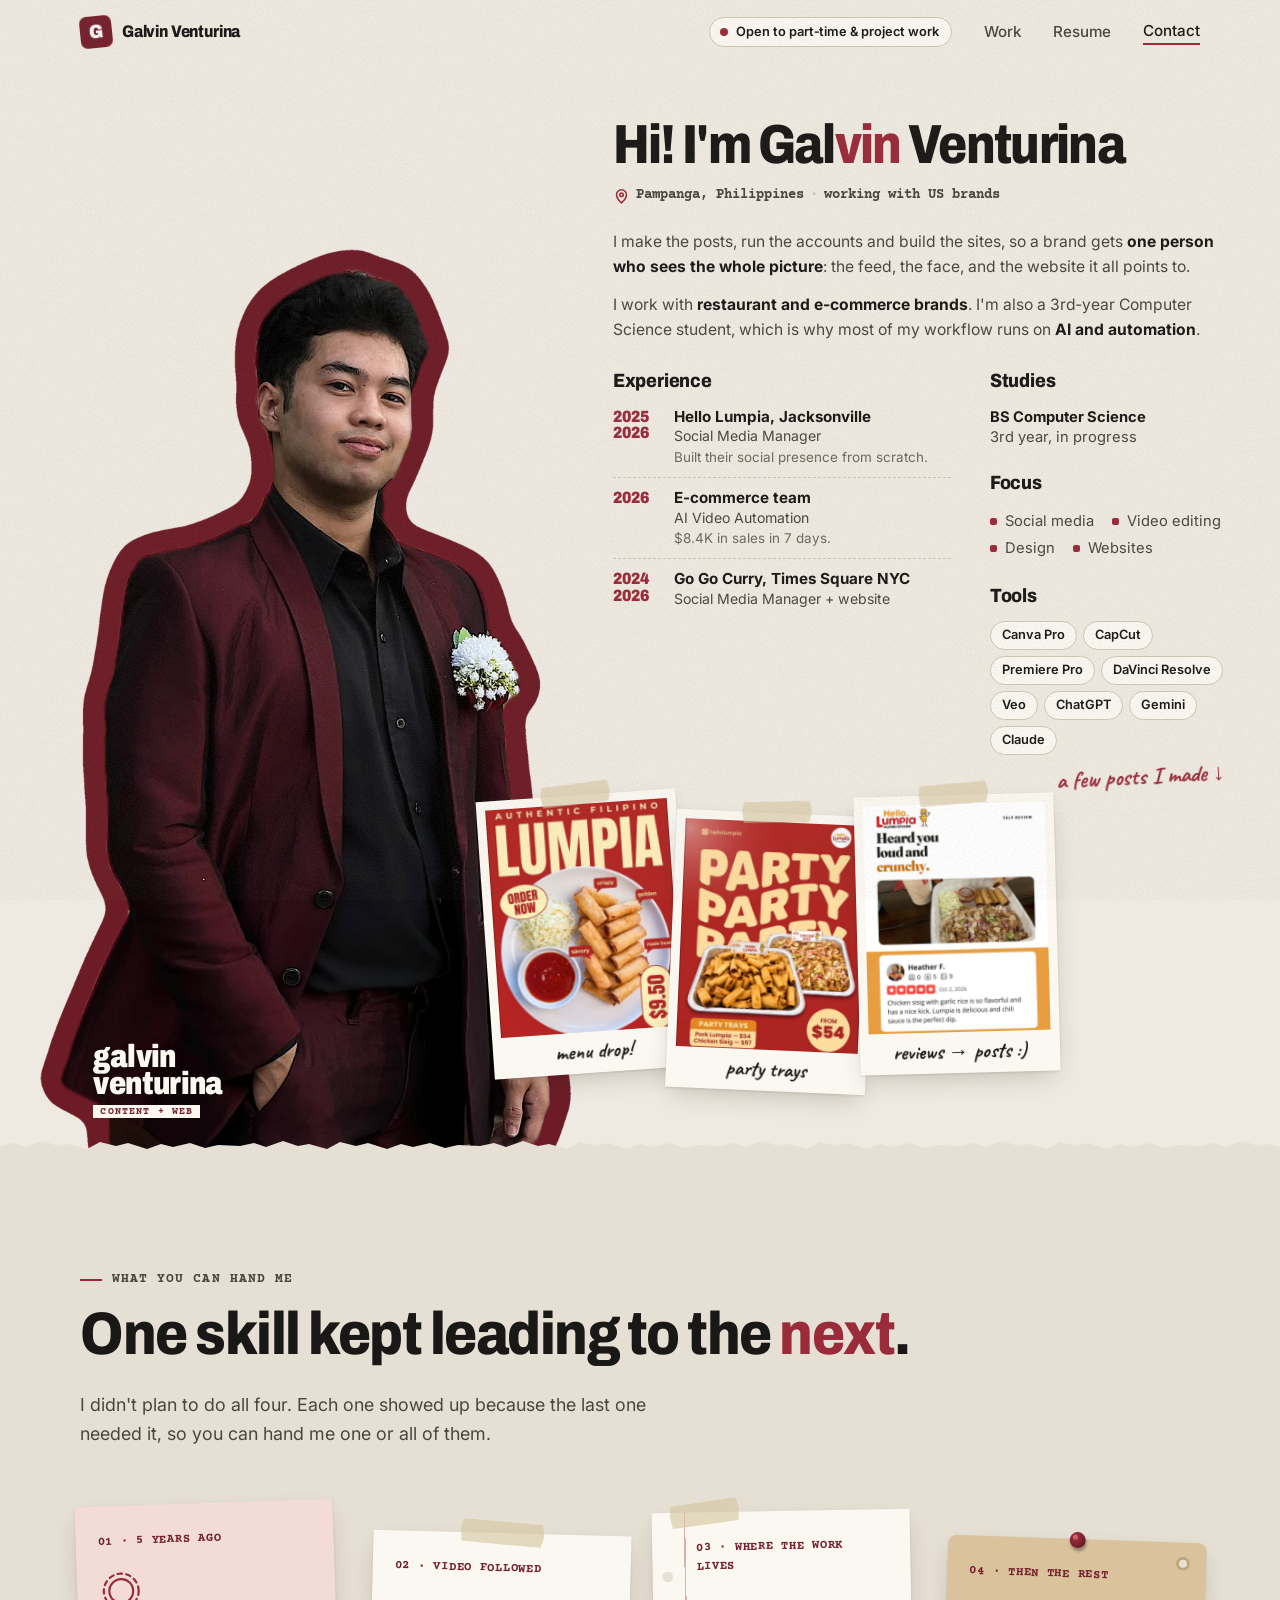
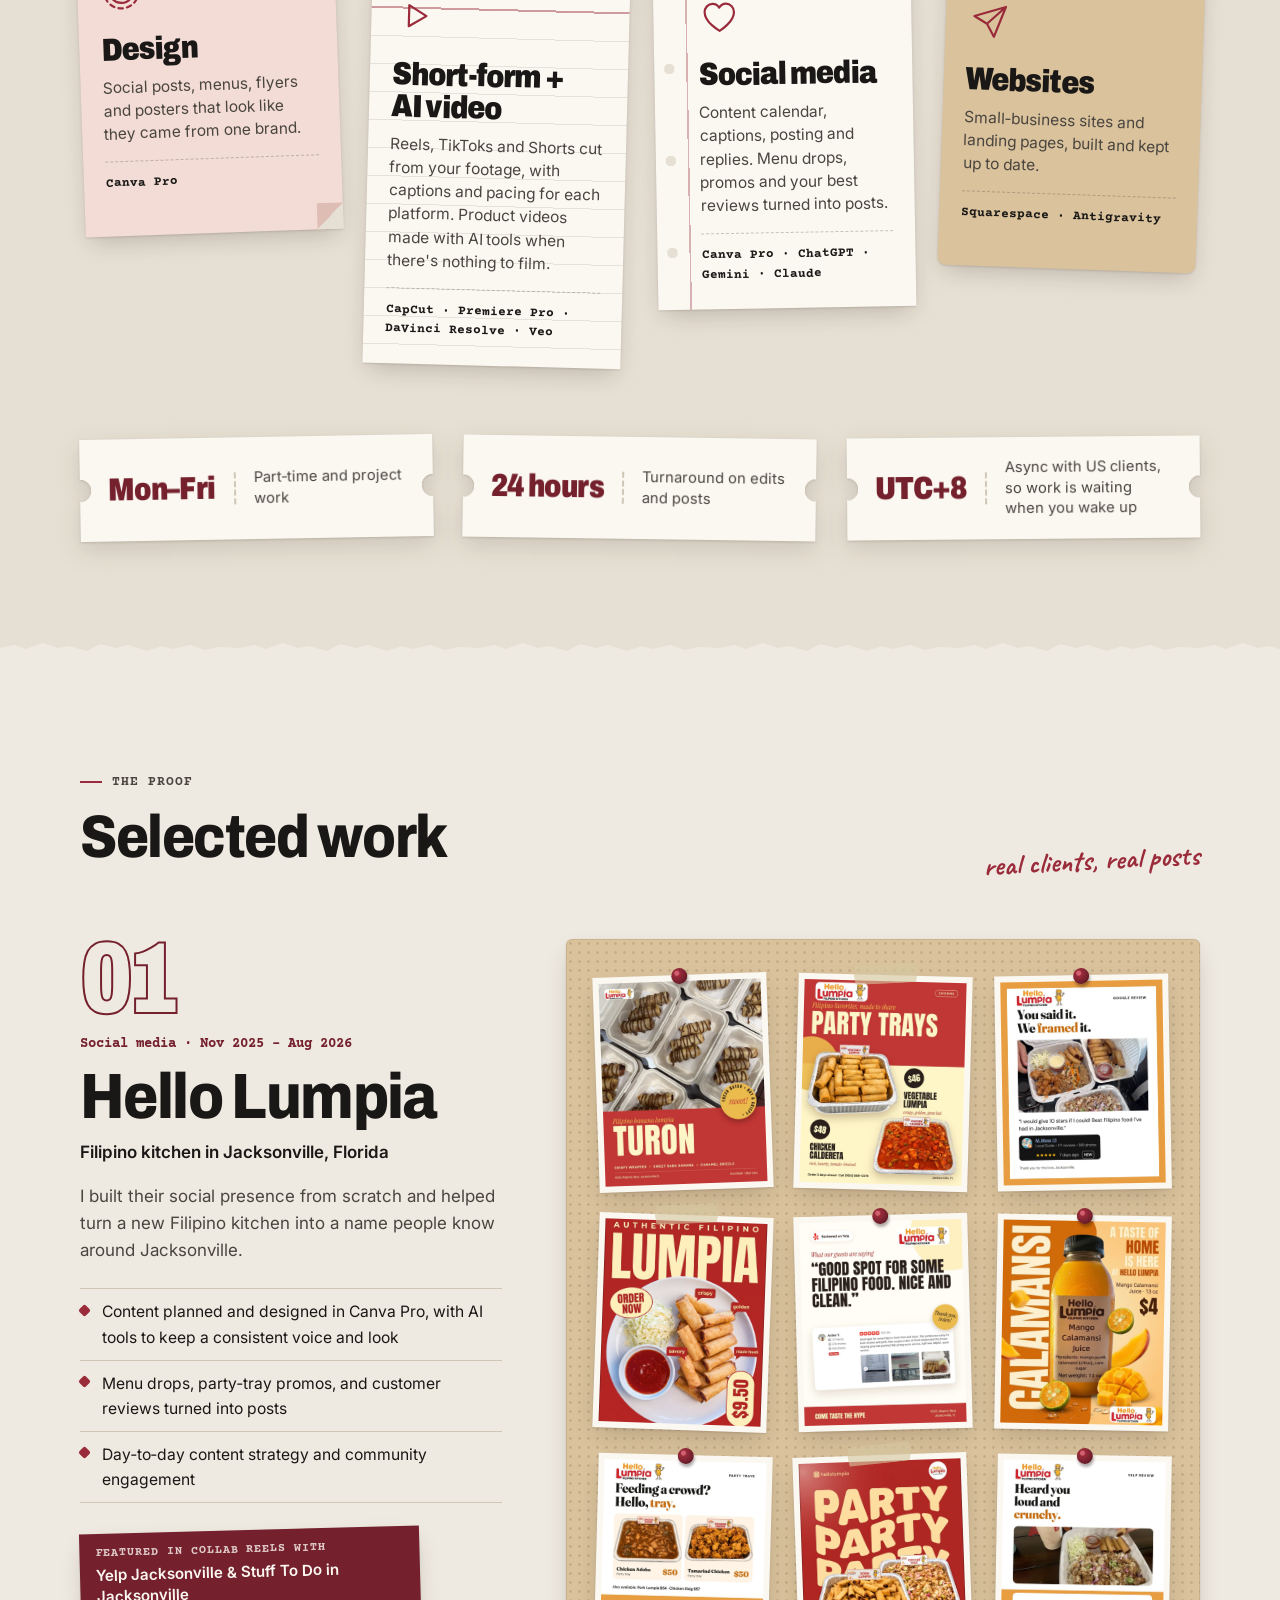
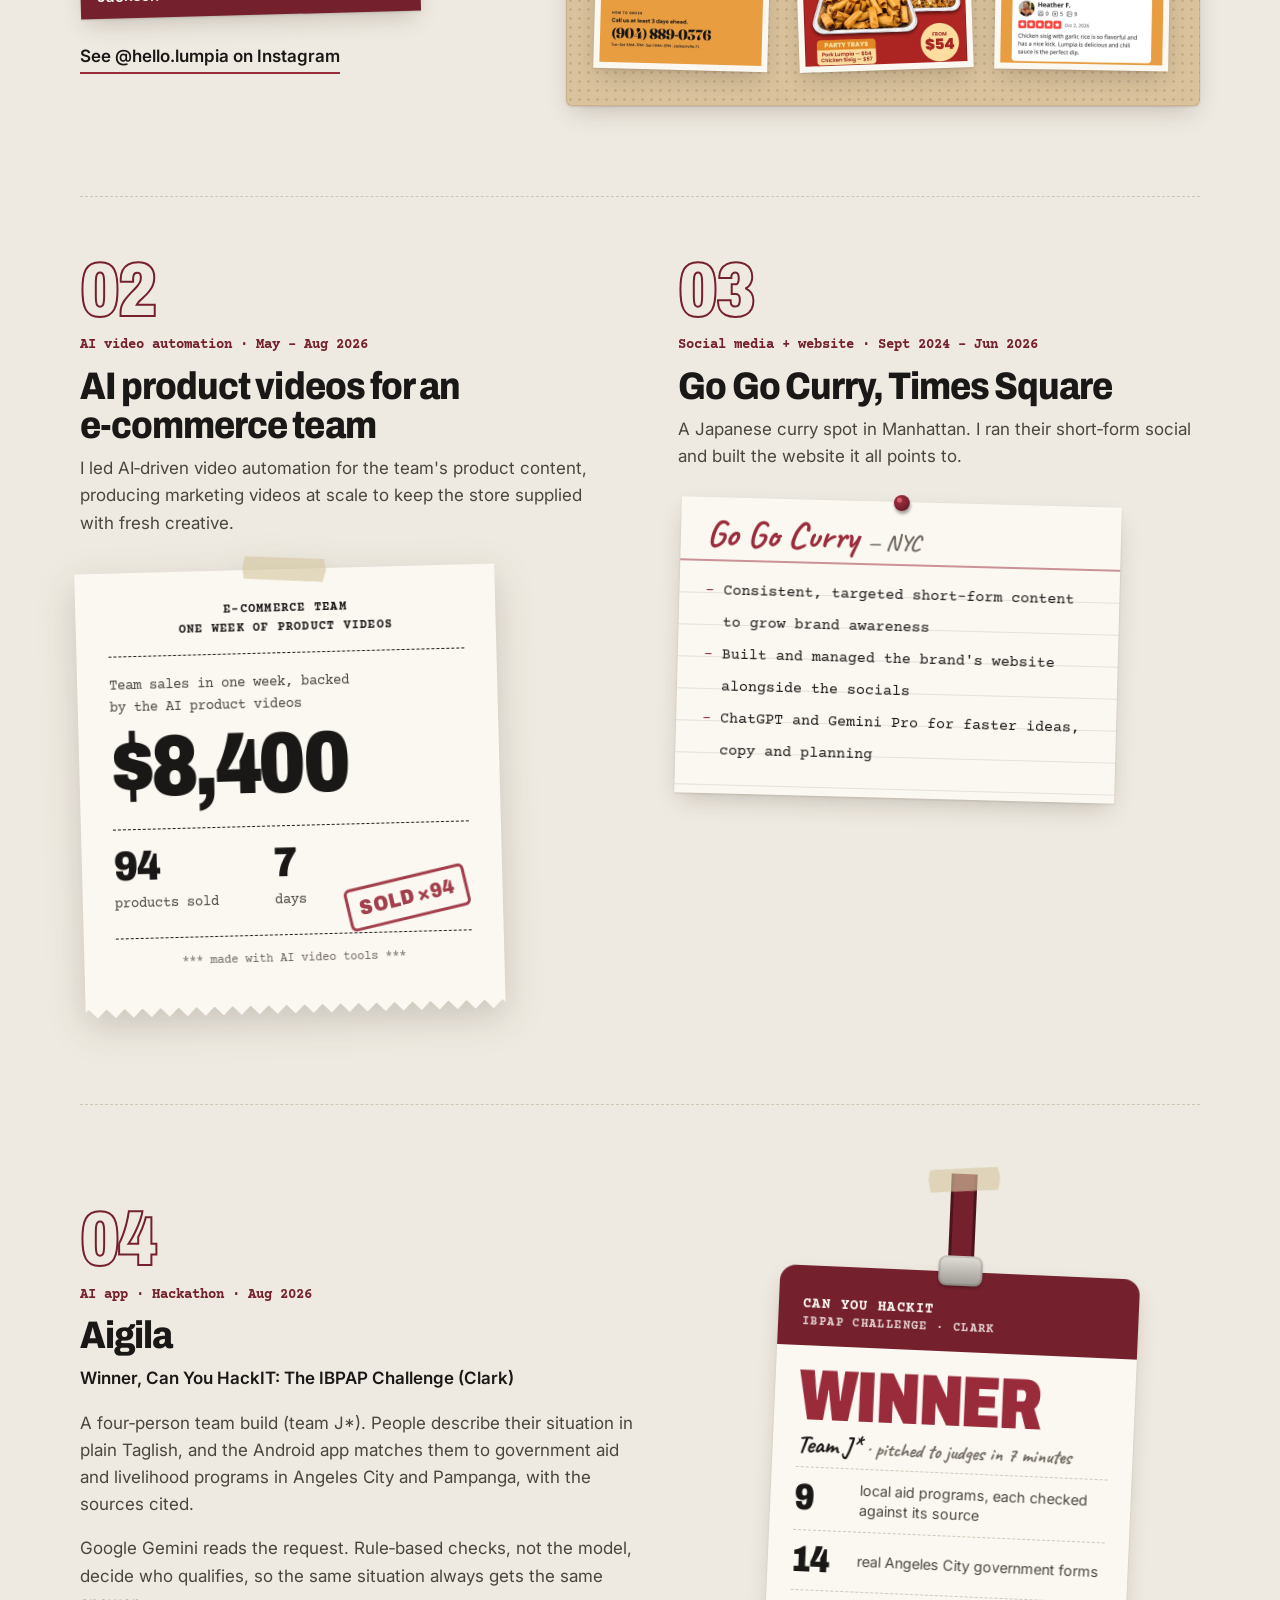
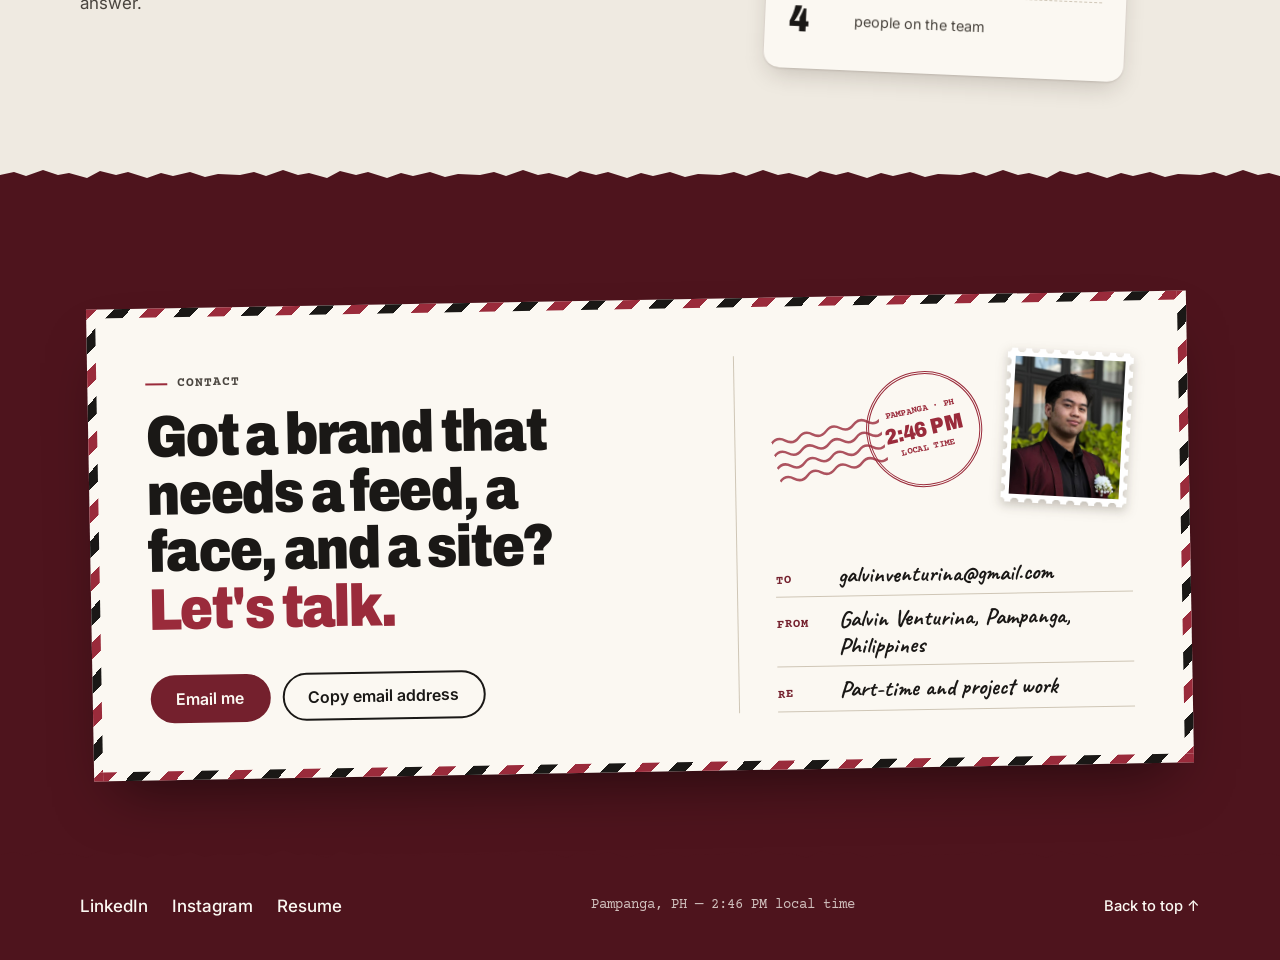
==== commit 75325c55: "Redesign site as a light scrapbook with wine accents New cream paper look across both pages: HD cuto" ====
--- a/index.html
+++ b/index.html
@@ -6,7 +6,7 @@
   <title>Galvin Venturina — social, video, design and web</title>
   <meta name="description" content="Galvin Venturina designs the content, runs the accounts and builds the sites for restaurant and e-commerce brands. Based in Pampanga, Philippines. Open to part-time and project work.">
   <link rel="canonical" href="https://galvin111.github.io/portfolio-site/">
-  <meta name="theme-color" content="#0B0C10">
+  <meta name="theme-color" content="#EFEAE1">
 
   <!-- Link previews (OnlineJobs, LinkedIn, Messenger, Slack) -->
   <meta property="og:type" content="website">
@@ -16,7 +16,7 @@
   <meta property="og:image" content="https://galvin111.github.io/portfolio-site/assets/og.png">
   <meta property="og:image:width" content="1200">
   <meta property="og:image:height" content="630">
-  <meta property="og:image:alt" content="Galvin Venturina: the one who designs it, posts it, and builds where it lives">
+  <meta property="og:image:alt" content="Galvin Venturina in a burgundy suit, next to the line: social, video, design and web for restaurant and e-commerce brands">
   <meta name="twitter:card" content="summary_large_image">
 
   <link rel="icon" href="assets/favicon.svg" type="image/svg+xml">
@@ -25,8 +25,9 @@
 
   <link rel="preconnect" href="https://fonts.googleapis.com">
   <link rel="preconnect" href="https://fonts.gstatic.com" crossorigin>
-  <link href="https://fonts.googleapis.com/css2?family=Bricolage+Grotesque:opsz,wght@12..96,400;12..96,600;12..96,800&family=Inter:wght@400;500;600&family=JetBrains+Mono:wght@400;500&display=swap" rel="stylesheet">
-  <link rel="stylesheet" href="styles.css?v=20261109">
+  <link href="https://fonts.googleapis.com/css2?family=Archivo:wdth,wght@75..100,500..900&family=Caveat:wght@500;700&family=Courier+Prime:wght@400;700&family=Inter:wght@400;500;600;700&display=swap" rel="stylesheet">
+  <link rel="preload" as="image" href="assets/me/portrait-cutout.webp" type="image/webp">
+  <link rel="stylesheet" href="styles.css?v=20261125c">
 </head>
 <body>
 
@@ -34,8 +35,9 @@
 
   <header class="site-header">
     <div class="wrap header-row">
-      <a href="#top" class="wordmark">Galvin Venturina</a>
+      <a href="#top" class="wordmark"><span class="mark" aria-hidden="true">G</span>Galvin Venturina</a>
       <nav class="site-nav" aria-label="Main">
+        <span class="open-pill"><span class="dot" aria-hidden="true"></span>Open to part‑time &amp; project work</span>
         <a href="#work">Work</a>
         <a href="resume.html">Resume</a>
         <a href="#contact" class="nav-contact">Contact</a>
@@ -45,186 +47,301 @@
 
   <main id="top">
 
-    <!-- HERO -->
-    <section class="hero">
-      <div class="wrap">
-        <p class="hero-status"><span class="status-dot" aria-hidden="true"></span>Open to part‑time and project work</p>
-        <h1 class="hero-line">
-          <span class="hl">the one who designs it,</span>
-          <span class="hl">posts it, and builds</span>
-          <span class="hl">where it lives</span>
-        </h1>
-        <div class="hero-foot">
-          <p class="hero-sub">Social media, video, design and websites for restaurant and e‑commerce brands. Based in Pampanga, Philippines, working with clients in the US.</p>
-          <a href="#work" class="text-link">Have a look</a>
-        </div>
+    <!-- HERO: scrapbook spread -->
+    <section class="hero" aria-labelledby="hero-title">
+      <div class="wrap hero-grid">
+
+        <div class="hero-portrait">
+          <picture>
+            <source srcset="assets/me/portrait-cutout.webp" type="image/webp">
+            <img src="assets/me/portrait-cutout.png" alt="Galvin Venturina in a burgundy suit, smiling with one hand in a pocket" width="1493" height="2527">
+          </picture>
+          <p class="portrait-name" aria-hidden="true">galvin<br>venturina<span>content + web</span></p>
+        </div>
+
+        <div class="hero-content">
+          <div class="hero-head">
+            <h1 id="hero-title" class="hero-title">Hi! I'm Gal<span class="accent">vin</span> Venturina</h1>
+            <p class="hero-where">
+              <svg viewBox="0 0 24 24" aria-hidden="true"><path d="M12 21s-7-6.2-7-11.5a7 7 0 0 1 14 0C19 14.8 12 21 12 21z"/><circle cx="12" cy="9.5" r="2.5"/></svg>
+              Pampanga, Philippines <span class="sep" aria-hidden="true">·</span> working with US brands
+            </p>
+            <p class="open-pill hero-status"><span class="dot" aria-hidden="true"></span>Open to part‑time &amp; project work</p>
+          </div>
+
+          <div class="hero-intro">
+            <p>I make the posts, run the accounts and build the sites, so a brand gets <strong>one person who sees the whole picture</strong>: the feed, the face, and the website it all points to.</p>
+            <p>I work with <strong>restaurant and e‑commerce brands</strong>. I'm also a 3rd‑year Computer Science student, which is why most of my workflow runs on <strong>AI and automation</strong>.</p>
+          </div>
+
+          <div class="info">
+            <div class="info-col">
+              <h2 class="info-title">Experience</h2>
+              <ol class="xp">
+                <li>
+                  <span class="xp-years">2025<br>2026</span>
+                  <div>
+                    <p class="xp-org">Hello Lumpia, Jacksonville</p>
+                    <p class="xp-role">Social Media Manager</p>
+                    <p class="xp-note">Built their social presence from scratch.</p>
+                  </div>
+                </li>
+                <li>
+                  <span class="xp-years">2026</span>
+                  <div>
+                    <p class="xp-org">E‑commerce team</p>
+                    <p class="xp-role">AI Video Automation</p>
+                    <p class="xp-note">$8.4K in sales in 7 days.</p>
+                  </div>
+                </li>
+                <li>
+                  <span class="xp-years">2024<br>2026</span>
+                  <div>
+                    <p class="xp-org">Go Go Curry, Times Square NYC</p>
+                    <p class="xp-role">Social Media Manager + website</p>
+                  </div>
+                </li>
+              </ol>
+            </div>
+
+            <div class="info-col">
+              <h2 class="info-title">Studies</h2>
+              <p class="info-line"><strong>BS Computer Science</strong><br>3rd year, in progress</p>
+
+              <h2 class="info-title">Focus</h2>
+              <ul class="focus">
+                <li>Social media</li>
+                <li>Video editing</li>
+                <li>Design</li>
+                <li>Websites</li>
+              </ul>
+
+              <h2 class="info-title">Tools</h2>
+              <ul class="tools">
+                <li>Canva Pro</li>
+                <li>CapCut</li>
+                <li>Premiere Pro</li>
+                <li>DaVinci Resolve</li>
+                <li>Veo</li>
+                <li>ChatGPT</li>
+                <li>Gemini</li>
+                <li>Claude</li>
+              </ul>
+            </div>
+          </div>
+
+          <div class="polaroids">
+            <p class="scribble polaroids-note" aria-hidden="true">a few posts I made ↓</p>
+            <a class="polaroid" href="#work" style="--r:-4deg">
+              <img src="assets/work/hl_lumpia.jpg" alt="Lumpia menu post for Hello Lumpia, priced at $9.50" width="800" height="1000">
+              <span class="polaroid-cap">menu drop!</span>
+            </a>
+            <a class="polaroid" href="#work" style="--r:2.5deg">
+              <img src="assets/work/hl_party_party.jpg" alt="'Party party party' tray promo for Hello Lumpia, from $54" width="800" height="1000">
+              <span class="polaroid-cap">party trays</span>
+            </a>
+            <a class="polaroid" href="#work" style="--r:-1.5deg">
+              <img src="assets/work/hl_review_crunchy.jpg" alt="Yelp review turned into a post: 'Heard you loud and crunchy.'" width="800" height="1000">
+              <span class="polaroid-cap">reviews → posts <span aria-hidden="true">:)</span></span>
+            </a>
+          </div>
+        </div>
+
       </div>
     </section>
 
-    <!-- ABOUT + JOURNEY -->
-    <section class="journey" id="about" aria-labelledby="about-title">
-      <div class="wrap journey-grid">
-        <div class="journey-copy">
-          <h2 id="about-title" class="section-title">Hey, I'm Galvin.</h2>
-          <p class="lede">I make the posts, run the accounts and build the sites, so a brand gets one person who sees the whole picture. I'm also a 3rd‑year Computer Science student, which is why most of my workflow runs on AI and automation.</p>
-
-          <ol class="beats">
-            <li class="beat" data-beat="ring">
-              <span class="beat-when">5 years ago</span>
-              <p>Started in graphic design.</p>
-            </li>
-            <li class="beat" data-beat="play">
-              <span class="beat-when">Video followed.</span>
-              <p>Picked up editing. Same eye, moving footage.</p>
-            </li>
-            <li class="beat" data-beat="heart">
-              <span class="beat-when">Then I went where the work lives.</span>
-              <p>Started managing social — not just making the asset, owning the account.</p>
-            </li>
-            <li class="beat" data-beat="share">
-              <span class="beat-when">So I learned to build the rest.</span>
-              <p>Websites came last — the platforms these brands actually run on.</p>
-            </li>
-          </ol>
-        </div>
-
-        <div class="icon-stage" aria-hidden="true">
-          <div class="icon-panel">
-            <svg class="pi" data-icon="ring" viewBox="0 0 48 48"><circle cx="24" cy="24" r="19" class="pi-dash"/><circle cx="24" cy="24" r="13"/></svg>
-            <svg class="pi" data-icon="play" viewBox="0 0 48 48"><path d="M17 12.5v23L36 24z"/></svg>
-            <svg class="pi" data-icon="heart" viewBox="0 0 48 48"><path d="M24 39S8 29.6 8 18.6C8 13.3 12 9.5 16.8 9.5c3.1 0 5.6 1.7 7.2 4.2 1.6-2.5 4.1-4.2 7.2-4.2C36 9.5 40 13.3 40 18.6 40 29.6 24 39 24 39z"/></svg>
-            <svg class="pi" data-icon="share" viewBox="0 0 48 48"><path d="M41 8 21 27M41 8 29 41l-8-14-14-8z"/></svg>
-          </div>
-        </div>
+    <!-- SERVICES: four pinned notes, in the order the skills arrived -->
+    <section class="story torn" id="services" aria-labelledby="services-title">
+      <div class="wrap">
+        <div class="section-head">
+          <p class="label">What you can hand me</p>
+          <h2 id="services-title" class="section-title">One skill kept leading to the <span class="accent">next</span>.</h2>
+          <p class="lede">I didn't plan to do all four. Each one showed up because the last one needed it, so you can hand me one or all of them.</p>
+        </div>
+
+        <ol class="notes">
+          <li class="note note-sticky" data-reveal>
+            <span class="note-step">01 · 5 years ago</span>
+            <svg class="note-icon" viewBox="0 0 48 48" aria-hidden="true"><circle cx="24" cy="24" r="19" stroke-dasharray="5 4.5"/><circle cx="24" cy="24" r="13"/></svg>
+            <h3 class="note-title">Design</h3>
+            <p>Social posts, menus, flyers and posters that look like they came from one brand.</p>
+            <p class="note-tools">Canva Pro</p>
+          </li>
+          <li class="note note-index" data-reveal>
+            <span class="note-step">02 · Video followed</span>
+            <svg class="note-icon" viewBox="0 0 48 48" aria-hidden="true"><path d="M17 12.5v23L36 24z"/></svg>
+            <h3 class="note-title">Short‑form + AI&nbsp;video</h3>
+            <p>Reels, TikToks and Shorts cut from your footage, with captions and pacing for each platform. Product videos made with AI tools when there's nothing to film.</p>
+            <p class="note-tools">CapCut · Premiere Pro · DaVinci Resolve · Veo</p>
+          </li>
+          <li class="note note-page" data-reveal>
+            <span class="note-step">03 · Where the work lives</span>
+            <svg class="note-icon" viewBox="0 0 48 48" aria-hidden="true"><path d="M24 39S8 29.6 8 18.6C8 13.3 12 9.5 16.8 9.5c3.1 0 5.6 1.7 7.2 4.2 1.6-2.5 4.1-4.2 7.2-4.2C36 9.5 40 13.3 40 18.6 40 29.6 24 39 24 39z"/></svg>
+            <h3 class="note-title">Social media</h3>
+            <p>Content calendar, captions, posting and replies. Menu drops, promos and your best reviews turned into posts.</p>
+            <p class="note-tools">Canva Pro · ChatGPT · Gemini · Claude</p>
+          </li>
+          <li class="note note-tag" data-reveal>
+            <span class="note-step">04 · Then the rest</span>
+            <svg class="note-icon" viewBox="0 0 48 48" aria-hidden="true"><path d="M41 8 21 27M41 8 29 41l-8-14-14-8z"/></svg>
+            <h3 class="note-title">Websites</h3>
+            <p>Small‑business sites and landing pages, built and kept up to date.</p>
+            <p class="note-tools">Squarespace · Antigravity</p>
+          </li>
+        </ol>
+
+        <dl class="terms">
+          <div class="ticket" data-reveal><dt>Mon–Fri</dt><dd>Part‑time and project work</dd></div>
+          <div class="ticket" data-reveal><dt>24 hours</dt><dd>Turnaround on edits and posts</dd></div>
+          <div class="ticket" data-reveal><dt>UTC+8</dt><dd>Async with US clients, so work is waiting when you wake up</dd></div>
+        </dl>
       </div>
     </section>
 
     <!-- WORK -->
-    <section class="work" id="work" aria-labelledby="work-title">
+    <section class="work torn" id="work" aria-labelledby="work-title">
       <div class="wrap">
-        <h2 id="work-title" class="section-title">Selected work</h2>
-
-        <!-- Case 1: Hello Lumpia -->
-        <article class="case" aria-labelledby="hl-title">
-          <div class="case-text">
+        <div class="section-head section-head-row">
+          <div>
+            <p class="label">The proof</p>
+            <h2 id="work-title" class="section-title">Selected work</h2>
+          </div>
+          <p class="scribble work-note" aria-hidden="true">real clients, real posts</p>
+        </div>
+
+        <!-- 01: Hello Lumpia -->
+        <article class="case-lumpia" aria-labelledby="hl-title">
+          <div class="case-file">
+            <p class="case-no">01</p>
             <p class="case-meta">Social media · Nov 2025 – Aug 2026</p>
             <h3 id="hl-title" class="case-title">Hello Lumpia</h3>
             <p class="case-where">Filipino kitchen in Jacksonville, Florida</p>
-            <p>I built their social presence from scratch and helped turn a new Filipino kitchen into a name people know around Jacksonville.</p>
+            <p class="case-desc">I built their social presence from scratch and helped turn a new Filipino kitchen into a name people know around Jacksonville.</p>
             <ul class="case-list">
               <li>Content planned and designed in Canva Pro, with AI tools to keep a consistent voice and look</li>
               <li>Menu drops, party‑tray promos, and customer reviews turned into posts</li>
               <li>Day‑to‑day content strategy and community engagement</li>
-              <li>Featured in collab Reels with Yelp Jacksonville and Stuff To Do in Jacksonville</li>
             </ul>
+            <p class="case-feature"><span>Featured in collab Reels with</span> Yelp Jacksonville &amp; Stuff To Do in Jacksonville</p>
             <a class="text-link" href="https://www.instagram.com/hello.lumpia/" target="_blank" rel="noopener">See @hello.lumpia on Instagram</a>
           </div>
 
-          <div class="feed" role="list" aria-label="Posts I designed for Hello Lumpia">
-            <figure role="listitem"><img src="assets/work/hl_turon.jpg" alt="Turon post: banana lumpia with caramel drizzle over a red title band" loading="lazy" width="800" height="1000"></figure>
-            <figure role="listitem"><img src="assets/work/hl_party_trays.jpg" alt="Party trays catering post with vegetable lumpia and chicken caldereta prices" loading="lazy" width="800" height="1000"></figure>
-            <figure role="listitem"><img src="assets/work/hl_review_google.jpg" alt="Google review post: 'You said it. We framed it.'" loading="lazy" width="800" height="1000"></figure>
-            <figure role="listitem"><img src="assets/work/hl_lumpia.jpg" alt="Authentic Filipino lumpia menu post priced at $9.50" loading="lazy" width="800" height="1000"></figure>
-            <figure role="listitem"><img src="assets/work/hl_review_yelp.jpg" alt="Yelp review post: 'Good spot for some Filipino food. Nice and clean.'" loading="lazy" width="800" height="1000"></figure>
-            <figure role="listitem"><img src="assets/work/hl_calamansi.jpg" alt="Mango calamansi juice product post" loading="lazy" width="800" height="1000"></figure>
-            <figure role="listitem"><img src="assets/work/hl_feeding_crowd.jpg" alt="'Feeding a crowd? Hello, tray.' party tray post" loading="lazy" width="800" height="1000"></figure>
-            <figure role="listitem"><img src="assets/work/hl_party_party.jpg" alt="'Party party party' tray promo from $54" loading="lazy" width="800" height="1000"></figure>
-            <figure role="listitem"><img src="assets/work/hl_review_crunchy.jpg" alt="Yelp review post: 'Heard you loud and crunchy.'" loading="lazy" width="800" height="1000"></figure>
+          <div class="pinboard" role="list" aria-label="Posts I designed for Hello Lumpia">
+            <figure role="listitem" style="--r:-2deg"><img src="assets/work/hl_turon.jpg" alt="Turon post: banana lumpia with caramel drizzle over a red title band" loading="lazy" width="800" height="1000"></figure>
+            <figure role="listitem" style="--r:1.5deg" class="taped"><img src="assets/work/hl_party_trays.jpg" alt="Party trays catering post with vegetable lumpia and chicken caldereta prices" loading="lazy" width="800" height="1000"></figure>
+            <figure role="listitem" style="--r:-1deg"><img src="assets/work/hl_review_google.jpg" alt="Google review post: 'You said it. We framed it.'" loading="lazy" width="800" height="1000"></figure>
+            <figure role="listitem" style="--r:2deg" class="taped"><img src="assets/work/hl_lumpia.jpg" alt="Authentic Filipino lumpia menu post priced at $9.50" loading="lazy" width="800" height="1000"></figure>
+            <figure role="listitem" style="--r:-1.5deg"><img src="assets/work/hl_review_yelp.jpg" alt="Yelp review post: 'Good spot for some Filipino food. Nice and clean.'" loading="lazy" width="800" height="1000"></figure>
+            <figure role="listitem" style="--r:1deg"><img src="assets/work/hl_calamansi.jpg" alt="Mango calamansi juice product post" loading="lazy" width="800" height="1000"></figure>
+            <figure role="listitem" style="--r:1.5deg"><img src="assets/work/hl_feeding_crowd.jpg" alt="'Feeding a crowd? Hello, tray.' party tray post" loading="lazy" width="800" height="1000"></figure>
+            <figure role="listitem" style="--r:-2deg" class="taped"><img src="assets/work/hl_party_party.jpg" alt="'Party party party' tray promo from $54" loading="lazy" width="800" height="1000"></figure>
+            <figure role="listitem" style="--r:1deg"><img src="assets/work/hl_review_crunchy.jpg" alt="Yelp review post: 'Heard you loud and crunchy.'" loading="lazy" width="800" height="1000"></figure>
           </div>
         </article>
 
-        <!-- Case 2: AI e-commerce video -->
-        <article class="case case-ai" aria-labelledby="ai-title">
-          <div class="case-text">
+        <div class="case-pair">
+          <!-- 02: AI e-commerce video -->
+          <article class="case-small" aria-labelledby="ai-title">
+            <p class="case-no">02</p>
             <p class="case-meta">AI video automation · May – Aug 2026</p>
-            <h3 id="ai-title" class="case-title">AI product videos for an e‑commerce team</h3>
-            <p>I led AI‑driven video automation for the team's product content, using AI tools to produce marketing videos at scale and keep the store's sales supplied with fresh creative.</p>
-          </div>
-
-          <div class="result-card">
-            <p class="result-label">Team sales in one week, backed by the AI product videos</p>
-            <p class="result-big">$8,400</p>
-            <div class="result-row">
-              <div><span class="result-mid">94</span><span class="result-small">products sold</span></div>
-              <div><span class="result-mid">7</span><span class="result-small">days</span></div>
-            </div>
-            <!-- When sample videos are ready, add them here, e.g.
-                 <video src="assets/work/ecom_sample_1.mp4" muted playsinline loop controls></video> -->
-          </div>
-        </article>
-
-        <!-- Case 3: Aigila (hackathon win) -->
-        <article class="case case-build" aria-labelledby="aigila-title">
-          <div class="case-text">
+            <h3 id="ai-title" class="case-title case-title-sm">AI product videos for an e‑commerce team</h3>
+            <p class="case-desc">I led AI‑driven video automation for the team's product content, producing marketing videos at scale to keep the store supplied with fresh creative.</p>
+
+            <div class="receipt-wrap" data-reveal>
+              <div class="receipt">
+                <p class="receipt-head">E‑commerce team<br>One week of product videos</p>
+                <p class="result-label">Team sales in one week, backed by the AI product videos</p>
+                <p class="result-big">$8,400</p>
+                <div class="result-row">
+                  <div><span class="result-mid">94</span><span class="result-small">products sold</span></div>
+                  <div><span class="result-mid">7</span><span class="result-small">days</span></div>
+                </div>
+                <p class="receipt-foot">*** made with AI video tools ***</p>
+                <span class="receipt-stamp" aria-hidden="true">Sold ×94</span>
+                <!-- When sample videos are ready, add them here, e.g.
+                     <video src="assets/work/ecom_sample_1.mp4" muted playsinline loop controls></video> -->
+              </div>
+            </div>
+          </article>
+
+          <!-- 03: Go Go Curry -->
+          <article class="case-small" aria-labelledby="gg-title">
+            <p class="case-no">03</p>
+            <p class="case-meta">Social media + website · Sept 2024 – Jun 2026</p>
+            <h3 id="gg-title" class="case-title case-title-sm">Go Go Curry, Times Square</h3>
+            <p class="case-desc">A Japanese curry spot in Manhattan. I ran their short‑form social and built the website it all points to.</p>
+
+            <div class="index-card" data-reveal>
+              <p class="index-card-title">Go Go Curry <span>— NYC</span></p>
+              <ul>
+                <li>Consistent, targeted short‑form content to grow brand awareness</li>
+                <li>Built and managed the brand's website alongside the socials</li>
+                <li>ChatGPT and Gemini Pro for faster ideas, copy and planning</li>
+              </ul>
+              <span class="pin" aria-hidden="true"></span>
+            </div>
+          </article>
+        </div>
+
+        <!-- 04: Aigila (hackathon win) -->
+        <article class="case-build" aria-labelledby="aigila-title">
+          <div>
+            <p class="case-no">04</p>
             <p class="case-meta">AI app · Hackathon · Aug 2026</p>
-            <h3 id="aigila-title" class="case-title">Aigila</h3>
+            <h3 id="aigila-title" class="case-title case-title-sm">Aigila</h3>
             <p class="case-where">Winner, Can You HackIT: The IBPAP Challenge (Clark)</p>
-            <p>A four‑person team build (team J*). People describe their situation in plain Taglish, and the Android app matches them to government aid and livelihood programs in Angeles City and Pampanga, with the sources cited.</p>
-            <p>Google Gemini reads the request. Rule‑based checks, not the model, decide who qualifies, so the same situation always gets the same answer.</p>
-          </div>
-
-          <div class="build-card">
-            <p class="build-label">Pitched to judges in 7 minutes</p>
-            <dl class="build-stats">
-              <div><dt>9</dt><dd>local aid programs, each checked against its source</dd></div>
-              <div><dt>14</dt><dd>real Angeles City government forms</dd></div>
-              <div><dt>4</dt><dd>people on the team</dd></div>
-            </dl>
+            <p class="case-desc">A four‑person team build (team J*). People describe their situation in plain Taglish, and the Android app matches them to government aid and livelihood programs in Angeles City and Pampanga, with the sources cited.</p>
+            <p class="case-desc">Google Gemini reads the request. Rule‑based checks, not the model, decide who qualifies, so the same situation always gets the same answer.</p>
+          </div>
+
+          <div class="badge-wrap" data-reveal>
+            <div class="badge">
+              <p class="badge-event">Can You HackIT <span>IBPAP Challenge · Clark</span></p>
+              <p class="badge-win">Winner</p>
+              <p class="badge-team">Team J* <span>· pitched to judges in 7 minutes</span></p>
+              <dl class="build-stats">
+                <div><dt>9</dt><dd>local aid programs, each checked against its source</dd></div>
+                <div><dt>14</dt><dd>real Angeles City government forms</dd></div>
+                <div><dt>4</dt><dd>people on the team</dd></div>
+              </dl>
+            </div>
           </div>
         </article>
       </div>
     </section>
 
-    <!-- SERVICES -->
-    <section class="services" id="services" aria-labelledby="services-title">
+    <!-- CONTACT: postcard -->
+    <section class="contact torn" id="contact" aria-labelledby="cta-title">
       <div class="wrap">
-        <h2 id="services-title" class="section-title">What you can hand me</h2>
-
-        <ul class="service-grid">
-          <li class="service">
-            <svg class="service-icon" viewBox="0 0 48 48" aria-hidden="true"><path d="M17 12.5v23L36 24z"/></svg>
-            <h3>Short‑form and AI video</h3>
-            <p>Reels, TikToks and Shorts cut from your footage, with captions and pacing for each platform. Product videos made with AI tools when there's nothing to film.</p>
-            <p class="service-tools">CapCut · Premiere Pro · DaVinci Resolve · Veo</p>
-          </li>
-          <li class="service">
-            <svg class="service-icon" viewBox="0 0 48 48" aria-hidden="true"><path d="M24 39S8 29.6 8 18.6C8 13.3 12 9.5 16.8 9.5c3.1 0 5.6 1.7 7.2 4.2 1.6-2.5 4.1-4.2 7.2-4.2C36 9.5 40 13.3 40 18.6 40 29.6 24 39 24 39z"/></svg>
-            <h3>Social media management</h3>
-            <p>Content calendar, captions, posting and replies. Menu drops, promos and your best reviews turned into posts.</p>
-            <p class="service-tools">Canva Pro · ChatGPT · Gemini · Claude</p>
-          </li>
-          <li class="service">
-            <svg class="service-icon" viewBox="0 0 48 48" aria-hidden="true"><circle cx="24" cy="24" r="19" class="pi-dash"/><circle cx="24" cy="24" r="13"/></svg>
-            <h3>Graphic design</h3>
-            <p>Social posts, menus, flyers and posters that look like they came from one brand.</p>
-            <p class="service-tools">Canva Pro</p>
-          </li>
-          <li class="service">
-            <svg class="service-icon" viewBox="0 0 48 48" aria-hidden="true"><path d="M41 8 21 27M41 8 29 41l-8-14-14-8z"/></svg>
-            <h3>Websites</h3>
-            <p>Small‑business sites and landing pages, built and kept up to date.</p>
-            <p class="service-tools">Squarespace · Antigravity</p>
-          </li>
-        </ul>
-
-        <dl class="terms">
-          <div><dt>Mon–Fri</dt><dd>Part‑time and project work</dd></div>
-          <div><dt>24 hours</dt><dd>Turnaround on edits and posts</dd></div>
-          <div><dt>UTC+8</dt><dd>Async with US clients, so work is waiting when you wake up</dd></div>
-        </dl>
-      </div>
-    </section>
-
-    <!-- CLOSING CTA -->
-    <section class="cta" id="contact" aria-labelledby="cta-title">
-      <div class="wrap">
-        <h2 id="cta-title" class="cta-line">Got a brand that needs a feed, a face, and a site? Let's talk.</h2>
-        <div class="cta-actions">
-          <a class="btn" href="mailto:galvinventurina@gmail.com">Email me</a>
-          <button class="btn btn-ghost" id="copy-email" type="button" data-email="galvinventurina@gmail.com">Copy email address</button>
-          <span class="copy-status" id="copy-status" role="status" aria-live="polite"></span>
-        </div>
-        <p class="cta-email">galvinventurina@gmail.com</p>
+        <div class="postcard" data-reveal>
+          <div class="pc-message">
+            <p class="label">Contact</p>
+            <h2 id="cta-title" class="cta-line">Got a brand that needs a feed, a face, and a site? <span class="accent">Let's talk.</span></h2>
+            <div class="cta-actions">
+              <a class="btn" href="mailto:galvinventurina@gmail.com">Email me</a>
+              <button class="btn btn-ghost" id="copy-email" type="button" data-email="galvinventurina@gmail.com">Copy email address</button>
+              <span class="copy-status" id="copy-status" role="status" aria-live="polite"></span>
+            </div>
+          </div>
+
+          <div class="pc-address">
+            <div class="pc-top">
+              <div class="postmark" aria-hidden="true">
+                <span>Pampanga · PH</span>
+                <strong data-clock>--:--</strong>
+                <span>local time</span>
+              </div>
+              <div class="stamp-photo">
+                <img src="assets/me/portrait-stamp.jpg" alt="" width="640" height="800" loading="lazy">
+              </div>
+            </div>
+            <dl class="pc-lines">
+              <div><dt>To</dt><dd><a href="mailto:galvinventurina@gmail.com">galvinventurina@gmail.com</a></dd></div>
+              <div><dt>From</dt><dd>Galvin Venturina, Pampanga, Philippines</dd></div>
+              <div><dt>Re</dt><dd>Part‑time and project work</dd></div>
+            </dl>
+          </div>
+        </div>
       </div>
     </section>
   </main>
@@ -236,10 +353,11 @@
         <li><a href="https://www.instagram.com/vin_vntrn/" target="_blank" rel="noopener">Instagram</a></li>
         <li><a href="resume.html">Resume</a></li>
       </ul>
-      <p class="local-time">Pampanga, PH — <time id="clock">--:--</time> local time</p>
+      <p class="local-time">Pampanga, PH — <time data-clock>--:--</time> local time</p>
+      <a class="to-top" href="#top">Back to top ↑</a>
     </div>
   </footer>
 
-  <script src="script.js?v=20261109"></script>
+  <script src="script.js?v=20261125c"></script>
 </body>
 </html>
--- a/styles.css
+++ b/styles.css
@@ -1,330 +1,657 @@
 /* ==========================================================
    Galvin Venturina — portfolio
-   Tokens follow the approved brief: near-black / off-white,
-   navy primary accent, red used sparingly.
-   Type: Bricolage Grotesque (display), Inter (body),
-   JetBrains Mono (small labels and numbers).
+   Scrapbook look: warm paper, ink-black type, wine accent
+   pulled from the burgundy suit in the portrait.
+   Type: Archivo (display), Inter (body),
+   Courier Prime (typewriter labels), Caveat (handwritten notes).
    ========================================================== */
 
 :root {
-  --bg: #0B0C10;
-  --bg-2: #111318;
-  --text: #F5F5F7;
-  --muted: #A6AAB5;
-  --faint: #80858F;        /* 5:1 on both backgrounds, readable at label size */
-  --line: #2A2D35;
-  --navy: #1E3A8A;
-  --navy-hover: #2647A6;
-  --navy-light: #8FA8F0;   /* navy tint for text-on-dark (meets contrast) */
-  --red: #E63946;
-
-  --f-display: "Bricolage Grotesque", "Arial Narrow", system-ui, sans-serif;
+  --paper: #EFEAE1;
+  --paper-2: #E6DFD3;
+  --card: #FBF8F2;          /* polaroids, sheets, receipt, postcard */
+  --ink: #1A1816;
+  --ink-2: #4A453F;         /* body copy on paper */
+  --faint: #6E675E;         /* small meta text, still AA on paper */
+  --line: #CFC6B6;
+  --wine: #74202D;          /* matches the suit + portrait outline */
+  --wine-deep: #4E141D;     /* contact + footer background */
+  --wine-bright: #9A2B3B;   /* accent words, hovers */
+  --blush: #F2DCD5;         /* sticky note */
+  --kraft: #D9C29C;         /* tag + pinboard */
+  --tape: rgba(214, 199, 160, .62);
+  --shadow: 0 1px 2px rgba(40, 28, 16, .12), 0 10px 24px -6px rgba(40, 28, 16, .22);
+
+  --f-display: "Archivo", "Arial Narrow", system-ui, sans-serif;
   --f-body: "Inter", system-ui, -apple-system, "Segoe UI", sans-serif;
-  --f-mono: "JetBrains Mono", ui-monospace, "SFMono-Regular", Menlo, monospace;
+  --f-type: "Courier Prime", "Courier New", ui-monospace, monospace;
+  --f-hand: "Caveat", "Bradley Hand", cursive;
 
   --wrap: 1200px;
   --gutter: clamp(16px, 4vw, 40px);
   --ease: cubic-bezier(.2, .7, .2, 1);
+
+  /* hand-torn top edge used between sections */
+  --torn: url("data:image/svg+xml,%3Csvg xmlns='http://www.w3.org/2000/svg' viewBox='0 0 240 18' preserveAspectRatio='none'%3E%3Cpath d='M0 18V9l14-3 12 4 17-6 15 5 11-2 18 5 13-7 16 4 12-3 19 6 14-5 12 3 17-4 15 5 13-3 22 1v9z'/%3E%3C/svg%3E");
 }
 
 *, *::before, *::after { box-sizing: border-box; }
 html { scroll-behavior: smooth; -webkit-text-size-adjust: 100%; }
 body {
   margin: 0;
-  background: var(--bg);
-  color: var(--text);
+  background: var(--paper);
+  color: var(--ink);
   font-family: var(--f-body);
   font-size: 1.0625rem;
   line-height: 1.6;
   -webkit-font-smoothing: antialiased;
   overflow-x: hidden;
 }
+/* paper grain over everything, photos included, so it all reads as printed */
+body::before {
+  content: ""; position: fixed; inset: 0; z-index: 100; pointer-events: none;
+  background-image: url("data:image/svg+xml,%3Csvg xmlns='http://www.w3.org/2000/svg' width='220' height='220'%3E%3Cfilter id='n'%3E%3CfeTurbulence type='fractalNoise' baseFrequency='.85' numOctaves='3' stitchTiles='stitch'/%3E%3CfeColorMatrix values='0 0 0 0 .3 0 0 0 0 .25 0 0 0 0 .2 .45 0 0 0 -.16'/%3E%3C/filter%3E%3Crect width='100%25' height='100%25' filter='url(%23n)'/%3E%3C/svg%3E");
+  opacity: .5;
+}
 img { max-width: 100%; display: block; }
 a { color: inherit; }
 p { margin: 0 0 1em; }
-h1, h2, h3 { margin: 0; font-family: var(--f-display); font-weight: 800; letter-spacing: -0.03em; }
+h1, h2, h3 { margin: 0; font-family: var(--f-display); font-weight: 800; font-stretch: 88%; letter-spacing: -0.025em; }
 ul, ol { margin: 0; padding: 0; }
-
-:focus-visible { outline: 2px solid var(--navy-light); outline-offset: 3px; border-radius: 4px; }
+strong { font-weight: 700; color: var(--ink); }
+
+:focus-visible { outline: 2.5px solid var(--wine-bright); outline-offset: 3px; border-radius: 3px; }
 
 .wrap { width: 100%; max-width: var(--wrap); margin: 0 auto; padding: 0 var(--gutter); }
 
 .skip-link {
   position: absolute; left: 12px; top: -48px; z-index: 50;
-  background: var(--text); color: var(--bg); padding: 8px 14px; border-radius: 6px; text-decoration: none;
+  background: var(--ink); color: var(--paper); padding: 8px 14px; border-radius: 4px; text-decoration: none;
 }
 .skip-link:focus { top: 12px; }
+
+/* ---------- Shared scrapbook pieces ---------- */
+.accent { color: var(--wine-bright); }
+
+/* typewriter eyebrow above section titles */
+.label {
+  display: inline-flex; align-items: center; gap: 10px;
+  font-family: var(--f-type); font-size: .82rem; font-weight: 700;
+  text-transform: uppercase; letter-spacing: .08em; color: var(--ink-2);
+  margin-bottom: 14px;
+}
+.label::before { content: ""; width: 22px; height: 2px; background: var(--wine-bright); }
+
+/* hand-cut tape strip */
+.polaroid::before, .pinboard .taped::before, .note-index::before, .note-page::before,
+.receipt-wrap::before, .badge-wrap::after, .resume-sheet::before, .resume-sheet::after {
+  content: ""; position: absolute; z-index: 2;
+  width: 84px; height: 24px; background: var(--tape);
+  clip-path: polygon(3% 0, 97% 4%, 100% 50%, 96% 100%, 2% 94%, 0 45%);
+}
+
+/* push pin */
+.pin, .pinboard figure:not(.taped)::after, .note-tag::before {
+  content: ""; position: absolute; z-index: 2; top: -7px; left: 50%; translate: -50% 0;
+  width: 16px; height: 16px; border-radius: 50%;
+  background: radial-gradient(circle at 35% 32%, #D0606F 0 2px, var(--wine-bright) 3px, var(--wine) 60%, #3A0E15);
+  box-shadow: 1px 3px 3px rgba(30, 10, 10, .35);
+}
+
+.scribble { font-family: var(--f-hand); font-weight: 700; color: var(--wine-bright); line-height: 1; margin: 0; }
+
+.section-title { font-size: clamp(2.2rem, 4.8vw, 3.75rem); line-height: 1; margin-bottom: .45em; text-wrap: balance; }
+.lede { font-size: 1.12rem; color: var(--ink-2); max-width: 52ch; margin: 0; }
+
+.text-link {
+  display: inline-block; font-weight: 600; text-decoration: none; color: var(--ink);
+  border-bottom: 2px solid var(--wine-bright); padding-bottom: 2px; transition: color .2s;
+}
+.text-link:hover { color: var(--wine-bright); }
+
+.btn {
+  display: inline-flex; align-items: center; justify-content: center; min-height: 48px; padding: 0 24px;
+  font: 600 1rem var(--f-body); text-decoration: none; border-radius: 999px; cursor: pointer;
+  background: var(--wine); color: var(--card); border: 2px solid var(--wine);
+  transition: background-color .2s, color .2s, translate .2s var(--ease), box-shadow .2s;
+}
+.btn:hover { translate: -2px -2px; box-shadow: 3px 3px 0 var(--ink); background: var(--wine-bright); border-color: var(--wine-bright); }
+.btn-ghost { background: transparent; color: var(--ink); border-color: var(--ink); }
+.btn-ghost:hover { background: var(--card); color: var(--ink); border-color: var(--ink); }
+
+/* sections after the hero start with a torn paper edge */
+.torn, .site-footer { position: relative; }
+.torn::before, .site-footer::before {
+  content: ""; position: absolute; left: 0; right: 0; top: -17px; height: 18px;
+  background-color: inherit;
+  -webkit-mask: var(--torn) 0 0 / 240px 18px repeat-x;
+          mask: var(--torn) 0 0 / 240px 18px repeat-x;
+}
+
+/* scroll-in: things get dropped onto the page */
+@media (prefers-reduced-motion: no-preference) {
+  .js [data-reveal] { opacity: 0; translate: 0 26px; transition: opacity .6s var(--ease), translate .8s var(--ease); }
+  .js [data-reveal].is-in { opacity: 1; translate: 0 0; }
+  .js .notes > :nth-child(2) { transition-delay: .1s; }
+  .js .notes > :nth-child(3) { transition-delay: .2s; }
+  .js .notes > :nth-child(4) { transition-delay: .3s; }
+  .js .terms > :nth-child(2) { transition-delay: .1s; }
+  .js .terms > :nth-child(3) { transition-delay: .2s; }
+}
 
 /* ---------- Header ---------- */
 .site-header {
   position: sticky; top: 0; z-index: 20;
-  background: rgba(11, 12, 16, 0.82);
+  background: rgba(239, 234, 225, .86);
   backdrop-filter: blur(10px); -webkit-backdrop-filter: blur(10px);
-  border-bottom: 1px solid transparent;
+  border-bottom: 1.5px solid transparent;
   transition: border-color .3s;
 }
 .site-header.scrolled { border-bottom-color: var(--line); }
 .header-row { display: flex; align-items: center; justify-content: space-between; height: 64px; }
-.wordmark { font-family: var(--f-display); font-weight: 600; font-size: 1.05rem; text-decoration: none; letter-spacing: -0.01em; }
-.site-nav { display: flex; gap: clamp(16px, 3vw, 32px); font-size: .95rem; }
-.site-nav a { text-decoration: none; color: var(--muted); transition: color .2s; }
-.site-nav a:hover { color: var(--text); }
-.site-nav .nav-contact { color: var(--text); }
-
-/* ---------- Shared bits ---------- */
-.section-title { font-size: clamp(2rem, 4.5vw, 3.25rem); line-height: 1.05; margin-bottom: .6em; }
-.text-link {
-  display: inline-block; font-weight: 500; text-decoration: none; color: var(--navy-light);
-  border-bottom: 1px solid currentColor; padding-bottom: 2px; transition: color .2s;
-}
-.text-link:hover { color: var(--red); }
-
-/* ---------- Hero ---------- */
-.hero { min-height: calc(92vh - 64px); display: flex; align-items: flex-end; padding: 8vh 0 9vh; }
-.hero-line {
-  font-size: clamp(3rem, 8.1vw, 7.4rem);
-  line-height: .92;
-  letter-spacing: -0.035em;
-  font-weight: 800;
-}
-.hero-line .hl { display: block; }
-@media (min-width: 900px) { .hero-line .hl { white-space: nowrap; } }
-.hero-foot {
-  margin-top: clamp(32px, 6vh, 64px);
-  display: flex; align-items: flex-end; justify-content: space-between; gap: 24px; flex-wrap: wrap;
-  border-top: 1px solid var(--line); padding-top: 24px;
-}
-.hero-sub { max-width: 46ch; color: var(--muted); margin: 0; }
-
-/* availability pill: tells a skimming employer the one thing they need first */
-.hero-status {
+.wordmark {
   display: inline-flex; align-items: center; gap: 10px;
-  font-family: var(--f-mono); font-size: .82rem; color: var(--muted);
-  border: 1px solid var(--line); border-radius: 999px; padding: 6px 14px 6px 12px;
-  margin: 0 0 clamp(24px, 4vh, 40px);
-}
-.status-dot { width: 8px; height: 8px; border-radius: 50%; background: var(--red); flex: none; }
-
-/* single page-load moment: the three hero lines rise in sequence */
+  font-family: var(--f-display); font-weight: 800; font-stretch: 88%; font-size: 1.05rem;
+  text-decoration: none; letter-spacing: -0.01em;
+}
+.mark {
+  display: grid; place-items: center; width: 32px; height: 32px; border-radius: 7px;
+  background: var(--wine); color: var(--card);
+  font-weight: 900; font-size: 1.2rem; line-height: 1; transform: rotate(-6deg);
+}
+.site-nav { display: flex; align-items: center; gap: clamp(16px, 3vw, 32px); font-size: .95rem; font-weight: 500; }
+.site-nav a { text-decoration: none; color: var(--ink-2); transition: color .2s; }
+.site-nav a:hover, .site-nav a[aria-current="page"] { color: var(--ink); }
+.site-nav .nav-contact { color: var(--ink); border-bottom: 2px solid var(--wine-bright); }
+.open-pill {
+  display: inline-flex; align-items: center; gap: 8px; padding: 4px 12px 4px 10px;
+  font-size: .8rem; font-weight: 600; color: var(--ink); background: var(--card);
+  border: 1.5px solid var(--line); border-radius: 999px;
+}
+.dot { width: 8px; height: 8px; border-radius: 50%; background: var(--wine-bright); box-shadow: 0 0 0 0 rgba(154, 43, 59, .5); animation: pulse 2.2s infinite; }
+@keyframes pulse { 70% { box-shadow: 0 0 0 7px rgba(154, 43, 59, 0); } 100% { box-shadow: 0 0 0 0 rgba(154, 43, 59, 0); } }
+
+/* ---------- Hero: scrapbook spread ---------- */
+.hero { padding-top: clamp(16px, 3vh, 36px); }
+.hero .wrap { max-width: 1320px; }
+.hero-grid {
+  display: grid; grid-template-columns: minmax(0, .92fr) minmax(0, 1.08fr);
+  gap: clamp(20px, 3vw, 48px); align-items: end;
+}
+
+.hero-portrait { position: relative; align-self: end; }
+.hero-portrait img { width: 100%; max-width: 600px; height: auto; margin: 0 auto; }
+.portrait-name {
+  position: absolute; left: 10%; bottom: 4%; margin: 0;
+  font-family: var(--f-display); font-weight: 900; font-stretch: 80%;
+  font-size: clamp(1.5rem, 2.5vw, 2.3rem); line-height: .82; letter-spacing: -0.02em;
+  color: var(--card); text-shadow: 0 2px 10px rgba(0, 0, 0, .35);
+}
+.portrait-name span {
+  display: block; width: max-content; margin-top: 8px; padding: 3px 7px 2px;
+  font-family: var(--f-type); font-weight: 700; font-size: .3em; letter-spacing: .12em;
+  text-transform: uppercase; color: var(--wine); background: var(--card); text-shadow: none;
+}
+
+.hero-content { padding: clamp(8px, 3vh, 28px) 0 clamp(40px, 7vh, 72px); }
+.hero-head { margin-bottom: 22px; }
+.hero-title { font-size: clamp(2.3rem, 4.3vw, 3.9rem); line-height: .95; font-stretch: 84%; letter-spacing: -0.03em; text-wrap: balance; }
+.hero-where {
+  display: flex; align-items: center; flex-wrap: wrap; gap: 6px; margin: 14px 0 0;
+  font-family: var(--f-type); font-weight: 700; font-size: .85rem; color: var(--ink-2);
+}
+.hero-where svg { width: 17px; height: 17px; fill: none; stroke: var(--wine-bright); stroke-width: 2.2; }
+.hero-where .sep { color: var(--line); }
+/* availability moves from the header into the hero once the nav gets tight */
+.hero-status { display: none; margin: 14px 0 0; }
+
+.hero-intro { max-width: 64ch; }
+.hero-intro p { font-size: .98rem; color: var(--ink-2); margin-bottom: .8em; }
+
+.info { display: grid; grid-template-columns: minmax(0, 1.15fr) minmax(0, .85fr); gap: clamp(20px, 3vw, 40px); margin-top: 24px; }
+.info-title { font-size: 1.2rem; font-stretch: 90%; margin: 0 0 10px; letter-spacing: -0.01em; }
+.info-title ~ .info-title { margin-top: 20px; }
+
+.xp { list-style: none; }
+.xp li { display: grid; grid-template-columns: 3.1rem minmax(0, 1fr); gap: 12px; padding: 10px 0; border-top: 1.5px dashed var(--line); }
+.xp li:first-child { border-top: 0; padding-top: 0; }
+.xp-years { font-family: var(--f-display); font-weight: 900; font-stretch: 85%; font-size: 1.02rem; line-height: 1; color: var(--wine-bright); padding-top: 2px; }
+.xp p { margin: 0; }
+.xp-org { font-weight: 700; font-size: .95rem; line-height: 1.3; }
+.xp-role { font-size: .88rem; color: var(--ink-2); line-height: 1.4; }
+.xp-note { font-size: .84rem; color: var(--faint); line-height: 1.4; margin-top: 2px !important; }
+
+.info-line { font-size: .92rem; color: var(--ink-2); line-height: 1.4; margin: 0; }
+.focus { list-style: none; display: flex; flex-wrap: wrap; gap: 2px 18px; font-size: .92rem; color: var(--ink-2); }
+.focus li { position: relative; padding-left: 15px; line-height: 1.7; white-space: nowrap; }
+.focus li::before { content: ""; position: absolute; left: 0; top: .62em; width: 7px; height: 7px; border-radius: 2px; background: var(--wine-bright); }
+.tools { list-style: none; display: flex; flex-wrap: wrap; gap: 6px; }
+.tools li {
+  font-size: .8rem; font-weight: 600; line-height: 1; color: var(--ink);
+  padding: 7px 11px; background: var(--card); border: 1px solid var(--line); border-radius: 999px;
+}
+
+/* polaroids of real posts */
+.polaroids { position: relative; z-index: 2; display: flex; align-items: flex-start; margin: 40px 0 0 clamp(-170px, -10vw, -40px); padding-right: 14px; }
+.polaroids-note { position: absolute; right: 2%; top: -30px; font-size: 1.45rem; transform: rotate(-3deg); }
+.polaroid {
+  position: relative; flex: 1 1 0; min-width: 0; max-width: 200px; margin-right: -14px;
+  background: var(--card); padding: 9px 9px 0; box-shadow: var(--shadow);
+  color: var(--ink); text-decoration: none;
+  rotate: var(--r, 0deg);
+  transition: rotate .4s var(--ease), scale .4s var(--ease), box-shadow .4s;
+}
+.polaroid:nth-of-type(2) { margin-top: 18px; }
+.polaroid::before { top: -12px; left: 50%; translate: -50% 0; rotate: -4deg; width: 70px; height: 22px; }
+.polaroid img { width: 100%; height: auto; aspect-ratio: 4 / 5; object-fit: cover; background: var(--paper-2); }
+.polaroid-cap { display: block; text-align: center; font-family: var(--f-hand); font-weight: 700; font-size: 1.3rem; line-height: 1; padding: 9px 4px 12px; }
+.polaroid:hover, .polaroid:focus-visible { rotate: 0deg; scale: 1.05; z-index: 3; box-shadow: 0 2px 4px rgba(40, 28, 16, .14), 0 22px 40px -10px rgba(40, 28, 16, .35); }
+
+/* page-load: portrait rises, polaroids drop onto the page */
 @media (prefers-reduced-motion: no-preference) {
-  .js .hero-line .hl { opacity: 0; transform: translateY(0.35em); }
-  .js.loaded .hero-line .hl { opacity: 1; transform: none; transition: opacity .7s var(--ease), transform .9s var(--ease); }
-  .js.loaded .hero-line .hl:nth-child(2) { transition-delay: .12s; }
-  .js.loaded .hero-line .hl:nth-child(3) { transition-delay: .24s; }
-}
-
-/* ---------- About + journey ---------- */
-.journey { padding: clamp(80px, 12vh, 140px) 0; background: var(--bg-2); border-top: 1px solid var(--line); border-bottom: 1px solid var(--line); }
-.journey-grid { display: grid; grid-template-columns: minmax(0, 1.15fr) minmax(0, .85fr); gap: clamp(32px, 6vw, 96px); }
-.lede { font-size: 1.15rem; color: var(--muted); max-width: 52ch; margin-bottom: 3rem; }
-
-.beats { list-style: none; }
-.beat { padding: 28px 0; border-top: 1px solid var(--line); transition: opacity .4s var(--ease); }
-.beat:last-child { border-bottom: 1px solid var(--line); }
-.beat-when { display: block; font-family: var(--f-mono); font-size: .82rem; color: var(--faint); margin-bottom: 8px; transition: color .4s; }
-.beat p { font-family: var(--f-display); font-weight: 600; font-size: clamp(1.4rem, 2.4vw, 1.9rem); line-height: 1.2; letter-spacing: -0.02em; margin: 0; max-width: 26ch; }
-.js .beat { opacity: .38; }
-.js .beat.is-active { opacity: 1; }
-.js .beat.is-active .beat-when { color: var(--red); }
-
-.icon-stage { position: relative; }
-.icon-panel {
-  position: sticky; top: calc(50vh - 170px);
-  display: grid; grid-template-columns: 1fr 1fr; gap: clamp(16px, 2.5vw, 28px);
-  max-width: 340px; margin-left: auto;
-}
-.pi {
-  width: 100%; aspect-ratio: 1; padding: 26%;
-  border: 1px solid var(--line); border-radius: 24px;
-  fill: none; stroke: #33467F; stroke-width: 2.2; stroke-linecap: round; stroke-linejoin: round;
-  transition: stroke .45s var(--ease), fill .45s var(--ease), border-color .45s, background-color .45s, transform .45s var(--ease);
-}
-.pi .pi-dash { stroke-dasharray: 5 4.5; }
-.pi.is-active { stroke: var(--red); fill: rgba(230, 57, 70, .18); border-color: rgba(230, 57, 70, .55); background: rgba(230, 57, 70, .06); transform: scale(1.04); }
-.pi[data-icon="share"].is-active, .pi[data-icon="ring"].is-active { fill: none; }
+  .js .hero-portrait img { animation: rise .9s var(--ease) both; }
+  .js .polaroid { animation: drop .8s var(--ease) both; }
+  .js .polaroid:nth-of-type(1) { animation-delay: .25s; }
+  .js .polaroid:nth-of-type(2) { animation-delay: .38s; }
+  .js .polaroid:nth-of-type(3) { animation-delay: .51s; }
+}
+@keyframes rise { from { opacity: 0; translate: 0 28px; } to { opacity: 1; translate: 0 0; } }
+@keyframes drop { from { opacity: 0; translate: 0 -26px; } to { opacity: 1; translate: 0 0; } }
+
+/* ---------- Story: four pinned notes ---------- */
+.story { padding: clamp(80px, 12vh, 130px) 0 clamp(88px, 13vh, 140px); background-color: var(--paper-2); }
+.notes {
+  list-style: none; display: grid; grid-template-columns: repeat(4, minmax(0, 1fr));
+  gap: clamp(16px, 2.4vw, 30px); align-items: start; margin-top: clamp(40px, 6vh, 64px);
+}
+.note { position: relative; padding: 26px 22px 24px; box-shadow: var(--shadow); rotate: var(--r, 0deg); min-height: 330px; }
+.note:nth-child(1) { --r: -2deg; }
+.note:nth-child(2) { --r: 1.5deg; margin-top: 30px; }
+.note:nth-child(3) { --r: -1deg; margin-top: 8px; }
+.note:nth-child(4) { --r: 2deg; margin-top: 36px; }
+.note-step { display: block; font-family: var(--f-type); font-weight: 700; font-size: .76rem; letter-spacing: .06em; text-transform: uppercase; color: var(--wine); }
+.note-icon { width: 44px; height: 44px; margin: 18px 0 12px; fill: none; stroke: var(--wine-bright); stroke-width: 2.4; stroke-linecap: round; stroke-linejoin: round; }
+.note-title { font-size: 2rem; font-weight: 900; font-stretch: 84%; line-height: 1; margin-bottom: 10px; }
+.note p { font-size: .97rem; color: var(--ink-2); line-height: 1.5; margin: 0; }
+.note .note-tools {
+  margin-top: 16px; padding-top: 12px; border-top: 1.5px dashed rgba(74, 69, 63, .3);
+  font-family: var(--f-type); font-weight: 700; font-size: .8rem; line-height: 1.5; color: var(--ink);
+}
+
+/* each note is a different kind of paper */
+.note-sticky { background: var(--blush); }
+.note-sticky::after { /* curled corner */
+  content: ""; position: absolute; right: 0; bottom: 0; width: 26px; height: 26px;
+  background: linear-gradient(315deg, var(--paper-2) 0 50%, #DDBDB4 50% 100%);
+}
+.note-index {
+  background:
+    linear-gradient(transparent 0 76px, rgba(154, 43, 59, .45) 76px 78px, transparent 78px),
+    repeating-linear-gradient(transparent 0 27px, rgba(74, 69, 63, .12) 27px 28px) 0 78px / 100% calc(100% - 78px) no-repeat,
+    var(--card);
+}
+.note-index::before { top: -12px; left: 50%; translate: -50% 0; rotate: 3deg; }
+.note-page {
+  padding-left: 44px;
+  background:
+    radial-gradient(circle, var(--paper-2) 0 5px, transparent 5.5px) 8px 18px / 14px 92px repeat-y,
+    linear-gradient(90deg, transparent 32px, rgba(154, 43, 59, .35) 32px 33.5px, transparent 33.5px),
+    var(--card);
+}
+.note-page::before { top: -11px; left: 18px; rotate: -8deg; width: 70px; }
+.note-tag { background: var(--kraft); border-radius: 8px; }
+.note-tag::after { /* eyelet */
+  content: ""; position: absolute; top: 14px; right: 16px; width: 14px; height: 14px; border-radius: 50%;
+  background: var(--paper-2); box-shadow: inset 0 0 0 3px #BFA478;
+}
+
+/* working terms as torn-off ticket stubs */
+.terms { display: grid; grid-template-columns: repeat(3, minmax(0, 1fr)); gap: clamp(16px, 2.4vw, 30px); margin: clamp(56px, 8vh, 84px) 0 0; }
+.ticket {
+  position: relative; display: flex; align-items: center; padding: 20px 28px; rotate: var(--r, 0deg);
+  filter: drop-shadow(0 1px 1px rgba(40, 28, 16, .14)) drop-shadow(0 8px 12px rgba(40, 28, 16, .14));
+}
+.ticket:nth-child(1) { --r: -1deg; }
+.ticket:nth-child(2) { --r: .8deg; }
+.ticket:nth-child(3) { --r: -.5deg; }
+.ticket::before { /* paper with a notch bitten out of each end */
+  content: ""; position: absolute; inset: 0; background: var(--card);
+  -webkit-mask: radial-gradient(circle at 0 50%, #0000 11px, #000 11.5px) 0 0 / 51% 100% no-repeat,
+                radial-gradient(circle at 100% 50%, #0000 11px, #000 11.5px) 100% 0 / 51% 100% no-repeat;
+          mask: radial-gradient(circle at 0 50%, #0000 11px, #000 11.5px) 0 0 / 51% 100% no-repeat,
+                radial-gradient(circle at 100% 50%, #0000 11px, #000 11.5px) 100% 0 / 51% 100% no-repeat;
+}
+.ticket dt {
+  position: relative; flex: none; white-space: nowrap; padding-right: 18px; margin-right: 18px; border-right: 2px dashed var(--line);
+  font-family: var(--f-display); font-weight: 900; font-stretch: 80%; font-size: clamp(1.7rem, 2.5vw, 2.15rem); line-height: 1; letter-spacing: -0.02em; color: var(--wine);
+}
+.ticket dd { position: relative; margin: 0; font-size: .92rem; line-height: 1.4; color: var(--ink-2); }
 
 /* ---------- Work ---------- */
-.work { padding: clamp(80px, 12vh, 140px) 0 clamp(40px, 6vh, 80px); }
-.case {
-  display: grid; grid-template-columns: minmax(0, .9fr) minmax(0, 1.1fr);
-  gap: clamp(32px, 5vw, 80px); align-items: start;
-  padding: clamp(40px, 6vh, 64px) 0; border-top: 1px solid var(--line);
-}
-.case-meta { font-family: var(--f-mono); font-size: .82rem; color: var(--faint); margin-bottom: 14px; }
+.work { padding: clamp(80px, 12vh, 130px) 0 clamp(80px, 12vh, 140px); background-color: var(--paper); }
+.section-head-row { display: flex; justify-content: space-between; align-items: flex-end; gap: 24px; flex-wrap: wrap; margin-bottom: clamp(28px, 5vh, 48px); }
+.work-note { font-size: clamp(1.4rem, 2.4vw, 1.8rem); rotate: -3deg; margin-bottom: 18px; }
+
+.case-no {
+  font-family: var(--f-display); font-weight: 900; font-stretch: 75%;
+  font-size: clamp(4rem, 8vw, 6.5rem); line-height: .8; letter-spacing: -0.03em;
+  color: transparent; -webkit-text-stroke: 2px var(--wine); margin: 0 0 14px;
+}
+.case-meta { font-family: var(--f-type); font-weight: 700; font-size: .85rem; color: var(--wine); margin-bottom: 10px; }
 .case-title { font-size: clamp(2.25rem, 5vw, 4rem); line-height: .98; margin-bottom: 10px; }
-.case-ai .case-title { font-size: clamp(1.9rem, 3.8vw, 3rem); }
-.case-where { color: var(--navy-light); font-weight: 500; margin-bottom: 1.4em; }
-.case-text > p:not([class]) { color: var(--muted); max-width: 52ch; }
-.case-list { list-style: none; margin: 1.6em 0 2em; max-width: 52ch; }
-.case-list li { position: relative; padding: 10px 0 10px 22px; border-top: 1px solid var(--line); color: var(--text); font-size: .98rem; }
-.case-list li::before { content: ""; position: absolute; left: 0; top: 1.15em; width: 8px; height: 8px; border-radius: 50%; border: 1.5px solid var(--red); }
-
-/* Instagram-style grid of real posts */
-.feed {
-  display: grid; grid-template-columns: repeat(3, 1fr); gap: 3px;
-  border-radius: 14px; overflow: hidden; background: var(--line);
-}
-.feed figure { margin: 0; aspect-ratio: 4 / 5; overflow: hidden; background: var(--bg-2); }
-.feed img { width: 100%; height: 100%; object-fit: cover; transition: transform .5s var(--ease); }
-.feed figure:hover img { transform: scale(1.04); }
-
-/* E-commerce result */
-.result-card {
-  background: var(--navy); border-radius: 20px; padding: clamp(28px, 4vw, 48px);
-  color: #fff; position: relative; overflow: hidden;
-}
-.result-card::after {
-  content: ""; position: absolute; right: -60px; bottom: -60px; width: 220px; height: 220px; border-radius: 50%;
-  border: 2px dashed rgba(255, 255, 255, .18);
-}
-.result-label { font-family: var(--f-mono); font-size: .85rem; color: rgba(255, 255, 255, .78); max-width: 32ch; margin-bottom: 18px; }
-.result-big { font-family: var(--f-display); font-weight: 800; font-size: clamp(4rem, 11vw, 8.5rem); line-height: .9; letter-spacing: -0.05em; margin: 0 0 28px; }
-.result-row { display: flex; gap: clamp(28px, 6vw, 64px); border-top: 1px solid rgba(255, 255, 255, .22); padding-top: 20px; position: relative; z-index: 1; }
-.result-mid { display: block; font-family: var(--f-display); font-weight: 800; font-size: clamp(2.2rem, 4.5vw, 3.25rem); line-height: 1; letter-spacing: -0.03em; }
-.result-small { display: block; font-size: .9rem; color: rgba(255, 255, 255, .78); margin-top: 6px; }
-.result-card video { width: 100%; border-radius: 12px; margin-top: 24px; }
-
-/* Aigila build */
-.build-card { border: 1px solid var(--line); border-radius: 20px; padding: clamp(28px, 4vw, 48px); background: var(--bg-2); }
-.build-label { font-family: var(--f-mono); font-size: .85rem; color: var(--faint); margin-bottom: 12px; }
-.build-stats { margin: 0; }
-.build-stats div { display: grid; grid-template-columns: 4.75rem minmax(0, 1fr); gap: 20px; align-items: baseline; padding: 20px 0; border-top: 1px solid var(--line); }
-.build-stats div:first-child { border-top: 0; padding-top: 8px; }
-.build-stats dt { font-family: var(--f-display); font-weight: 800; font-size: clamp(2.6rem, 5vw, 3.75rem); line-height: 1; letter-spacing: -0.04em; }
-.build-stats div:first-child dt { color: var(--red); }
-.build-stats dd { margin: 0; color: var(--muted); max-width: 30ch; }
-
-/* ---------- Services ---------- */
-.services { padding: clamp(80px, 12vh, 140px) 0; background: var(--bg-2); border-top: 1px solid var(--line); }
-.service-grid { list-style: none; display: grid; grid-template-columns: repeat(4, minmax(0, 1fr)); gap: clamp(24px, 3vw, 40px); }
-.service { border-top: 1px solid var(--line); padding-top: 24px; display: flex; flex-direction: column; }
-.service-icon { width: 34px; height: 34px; fill: none; stroke: var(--navy-light); stroke-width: 2.2; stroke-linecap: round; stroke-linejoin: round; margin-bottom: 20px; }
-.service-icon .pi-dash { stroke-dasharray: 5 4.5; }
-.service h3 { font-size: 1.35rem; line-height: 1.15; letter-spacing: -0.02em; margin-bottom: 10px; }
-.service p { color: var(--muted); font-size: .98rem; }
-.service .service-tools { margin: auto 0 0; padding-top: 8px; font-family: var(--f-mono); font-size: .78rem; line-height: 1.5; color: var(--faint); }
-
-.terms { margin: clamp(56px, 8vh, 80px) 0 0; display: grid; grid-template-columns: repeat(3, minmax(0, 1fr)); gap: clamp(24px, 3vw, 40px); }
-.terms div { border-top: 1px solid var(--line); padding-top: 20px; }
-.terms dt { font-family: var(--f-display); font-weight: 800; font-size: clamp(1.9rem, 3.4vw, 2.6rem); line-height: 1; letter-spacing: -0.03em; margin-bottom: 10px; }
-.terms dd { margin: 0; color: var(--muted); max-width: 30ch; }
-
-/* ---------- Closing CTA ---------- */
-.cta { padding: clamp(96px, 16vh, 180px) 0; border-top: 1px solid var(--line); }
-.cta-line { font-size: clamp(2.4rem, 6.4vw, 5.75rem); line-height: .98; letter-spacing: -0.04em; max-width: 15ch; }
-.cta-actions { display: flex; flex-wrap: wrap; align-items: center; gap: 14px; margin-top: clamp(32px, 5vh, 48px); }
-.btn {
-  display: inline-flex; align-items: center; justify-content: center; min-height: 48px; padding: 0 24px;
-  font: 500 1rem var(--f-body); text-decoration: none; border-radius: 999px; cursor: pointer;
-  background: var(--navy); color: #fff; border: 1px solid var(--navy); transition: background-color .2s, border-color .2s, color .2s;
-}
-.btn:hover { background: var(--navy-hover); border-color: var(--navy-hover); }
-.btn-ghost { background: transparent; color: var(--text); border-color: var(--line); }
-.btn-ghost:hover { background: transparent; border-color: var(--red); color: var(--text); }
-.copy-status { font-size: .92rem; color: var(--navy-light); min-height: 1.2em; }
-.cta-email { margin-top: 18px; font-family: var(--f-mono); font-size: .9rem; color: var(--faint); }
+.case-title-sm { font-size: clamp(1.7rem, 3vw, 2.4rem); line-height: 1.02; }
+.case-where { color: var(--ink); font-weight: 600; margin-bottom: 1em; }
+.case-desc { color: var(--ink-2); max-width: 52ch; }
+.case-list { list-style: none; margin: 1.4em 0 1.6em; max-width: 52ch; }
+.case-list li { position: relative; padding: 10px 0 10px 22px; border-top: 1px solid var(--line); font-size: .98rem; }
+.case-list li:last-child { border-bottom: 1px solid var(--line); }
+.case-list li::before { content: ""; position: absolute; left: 0; top: 1.05em; width: 9px; height: 9px; border-radius: 2px; background: var(--wine-bright); transform: rotate(45deg); }
+.case-feature {
+  display: inline-block; max-width: 34ch; margin: 0 0 28px; padding: 12px 16px;
+  background: var(--wine); color: var(--card); font-weight: 600; font-size: .95rem; line-height: 1.35;
+  rotate: -1.5deg; box-shadow: var(--shadow);
+}
+.case-feature span { display: block; font-family: var(--f-type); font-size: .74rem; letter-spacing: .08em; text-transform: uppercase; opacity: .8; margin-bottom: 4px; }
+
+/* 01 — case file beside a pinboard of posts */
+.case-lumpia {
+  display: grid; grid-template-columns: minmax(0, .8fr) minmax(0, 1.2fr);
+  gap: clamp(32px, 5vw, 72px); align-items: start;
+}
+.case-file { position: sticky; top: 96px; }
+.pinboard {
+  display: grid; grid-template-columns: repeat(3, minmax(0, 1fr)); gap: clamp(14px, 2vw, 26px);
+  padding: clamp(22px, 3vw, 36px) clamp(16px, 2.5vw, 30px);
+  background: radial-gradient(rgba(90, 62, 30, .16) 1px, transparent 1.6px) 0 0 / 9px 9px, var(--kraft);
+  border-radius: 6px; box-shadow: inset 0 0 0 1px rgba(90, 62, 30, .12), var(--shadow);
+}
+.pinboard figure {
+  position: relative; margin: 0; padding: 6px; background: var(--card); box-shadow: var(--shadow);
+  rotate: var(--r, 0deg); transition: rotate .4s var(--ease), scale .4s var(--ease);
+}
+.pinboard .taped::before { top: -11px; left: 50%; translate: -50% 0; rotate: -5deg; width: 64px; height: 20px; }
+.pinboard img { width: 100%; height: auto; aspect-ratio: 4 / 5; object-fit: cover; background: var(--paper-2); }
+.pinboard figure:hover { rotate: 0deg; scale: 1.06; z-index: 3; }
+
+/* 02 + 03 side by side */
+.case-pair {
+  display: grid; grid-template-columns: repeat(2, minmax(0, 1fr)); gap: clamp(40px, 6vw, 88px);
+  margin-top: clamp(72px, 10vh, 120px); padding-top: clamp(48px, 7vh, 72px); border-top: 1.5px dashed var(--line);
+}
+.case-small .case-no { font-size: clamp(3.2rem, 6vw, 4.8rem); }
+
+/* receipt */
+.receipt-wrap { position: relative; max-width: 420px; margin-top: 32px; rotate: -1.5deg; filter: drop-shadow(0 12px 18px rgba(40, 28, 16, .18)); }
+.receipt-wrap::before { top: -12px; left: 50%; translate: -50% 0; rotate: 3deg; }
+.receipt {
+  --z: 9px;
+  position: relative; background: var(--card); padding: 30px clamp(22px, 4vw, 32px) 46px;
+  font-family: var(--f-type);
+  -webkit-mask: conic-gradient(from -45deg at bottom, #0000, #000 1deg 89deg, #0000 90deg) 50% / calc(2 * var(--z)) 100%;
+          mask: conic-gradient(from -45deg at bottom, #0000, #000 1deg 89deg, #0000 90deg) 50% / calc(2 * var(--z)) 100%;
+}
+.receipt-head { text-align: center; text-transform: uppercase; letter-spacing: .1em; font-weight: 700; font-size: .78rem; line-height: 1.5; padding-bottom: 16px; margin-bottom: 18px; border-bottom: 1.5px dashed var(--ink); }
+.result-label { font-size: .86rem; color: var(--ink-2); max-width: 32ch; margin-bottom: 10px; }
+.result-big { font-family: var(--f-display); font-weight: 900; font-stretch: 80%; font-size: clamp(3.4rem, 7vw, 5.4rem); line-height: .9; letter-spacing: -0.04em; margin: 0 0 22px; }
+.result-row { display: flex; gap: clamp(28px, 6vw, 56px); border-top: 1.5px dashed var(--ink); padding-top: 16px; }
+.result-mid { display: block; font-family: var(--f-display); font-weight: 900; font-stretch: 85%; font-size: clamp(2rem, 4vw, 2.6rem); line-height: 1; letter-spacing: -0.03em; }
+.result-small { display: block; font-size: .85rem; color: var(--ink-2); margin-top: 6px; }
+.receipt-foot { text-align: center; font-size: .76rem; color: var(--faint); margin: 22px 0 0; padding-top: 14px; border-top: 1.5px dashed var(--ink); }
+.receipt-stamp {
+  position: absolute; right: 8%; bottom: 92px;
+  font-family: var(--f-display); font-weight: 900; font-stretch: 85%; font-size: 1.3rem; text-transform: uppercase; letter-spacing: .02em;
+  color: var(--wine-bright); border: 3px solid var(--wine-bright); border-radius: 6px; padding: 2px 10px;
+  rotate: -12deg; opacity: .9;
+}
+.receipt video { width: 100%; margin-top: 20px; }
+
+/* index card */
+.index-card {
+  position: relative; max-width: 440px; margin-top: 32px; padding: 18px 26px 26px;
+  rotate: 1.5deg; box-shadow: var(--shadow);
+  background:
+    linear-gradient(transparent 0 62px, rgba(154, 43, 59, .5) 62px 64px, transparent 64px),
+    repeating-linear-gradient(transparent 0 31px, rgba(74, 69, 63, .13) 31px 32px) 0 64px / 100% calc(100% - 64px) no-repeat,
+    var(--card);
+}
+.index-card-title { font-family: var(--f-hand); font-weight: 700; font-size: 2.3rem; line-height: 1; color: var(--wine-bright); height: 46px; margin: 0 0 14px; }
+.index-card-title span { font-size: .6em; color: var(--faint); }
+.index-card ul { list-style: none; }
+.index-card li { position: relative; padding-left: 18px; font-family: var(--f-type); font-size: .92rem; line-height: 32px; color: var(--ink); }
+.index-card li::before { content: "–"; position: absolute; left: 0; color: var(--wine-bright); }
+
+/* 04 — hackathon lanyard badge, taped to the page */
+.case-build {
+  display: grid; grid-template-columns: minmax(0, 1.1fr) minmax(0, .9fr); gap: clamp(40px, 6vw, 88px); align-items: center;
+  margin-top: clamp(72px, 10vh, 120px); padding-top: clamp(48px, 7vh, 72px); border-top: 1.5px dashed var(--line);
+}
+.case-build .case-no { font-size: clamp(3.2rem, 6vw, 4.8rem); }
+.badge-wrap { position: relative; justify-self: center; width: min(100%, 360px); padding-top: 104px; rotate: 2.5deg; transform-origin: 50% 0; }
+.badge-wrap::before { /* strap */
+  content: ""; position: absolute; top: 6px; left: 50%; translate: -50% 0; width: 26px; height: 110px;
+  background: var(--wine); box-shadow: inset 3px 0 0 var(--wine-deep), inset -3px 0 0 var(--wine-deep);
+}
+.badge-wrap::after { top: 0; left: 50%; translate: -50% 0; rotate: -6deg; width: 72px; }
+.badge { position: relative; background: var(--card); border-radius: 16px; padding-bottom: 20px; box-shadow: var(--shadow); }
+.badge::before { /* clip */
+  content: ""; position: absolute; z-index: 2; top: -16px; left: 50%; translate: -50% 0; width: 44px; height: 30px; border-radius: 8px;
+  background: linear-gradient(180deg, #E2DFD9, #9E9A93); box-shadow: inset 0 0 0 2px rgba(0, 0, 0, .12), 0 2px 3px rgba(0, 0, 0, .25);
+}
+.badge-event {
+  margin: 0; padding: 30px 24px 16px; background: var(--wine); color: var(--card); border-radius: 16px 16px 0 0;
+  font-family: var(--f-type); font-weight: 700; font-size: .86rem; letter-spacing: .1em; text-transform: uppercase; line-height: 1.35;
+}
+.badge-event span { display: block; font-size: .72rem; opacity: .8; }
+.badge-win {
+  margin: 20px 24px 4px; font-family: var(--f-display); font-weight: 900; font-stretch: 75%;
+  font-size: clamp(3.4rem, 6vw, 4.5rem); line-height: .85; letter-spacing: -0.03em; text-transform: uppercase; color: var(--wine-bright);
+}
+.badge-team { margin: 0 24px 8px; font-family: var(--f-hand); font-weight: 700; font-size: 1.55rem; line-height: 1.1; color: var(--ink); }
+.badge-team span { font-size: .78em; color: var(--faint); }
+.build-stats { margin: 0 24px; }
+.build-stats div { display: grid; grid-template-columns: 3.2rem minmax(0, 1fr); gap: 14px; align-items: center; padding: 11px 0; border-top: 1.5px dashed var(--line); }
+.build-stats dt { font-family: var(--f-display); font-weight: 900; font-stretch: 80%; font-size: 2.3rem; line-height: 1; letter-spacing: -0.03em; }
+.build-stats dd { margin: 0; font-size: .9rem; line-height: 1.4; color: var(--ink-2); }
+
+/* ---------- Contact: postcard ---------- */
+.contact { padding: clamp(90px, 13vh, 150px) 0 clamp(64px, 10vh, 110px); background-color: var(--wine-deep); }
+.postcard {
+  position: relative; display: grid; grid-template-columns: minmax(0, 1.15fr) minmax(0, .85fr);
+  gap: clamp(28px, 4vw, 56px); max-width: 1100px; margin: 0 auto;
+  padding: clamp(32px, 4.5vw, 60px); background: var(--card); rotate: -1deg;
+  box-shadow: 0 30px 60px -24px rgba(0, 0, 0, .55);
+}
+.postcard::before { /* airmail border */
+  content: ""; position: absolute; inset: 0; pointer-events: none;
+  border: 9px solid transparent;
+  border-image: repeating-linear-gradient(-45deg, var(--wine-bright) 0 12px, transparent 12px 24px, var(--ink) 24px 36px, transparent 36px 48px) 9;
+}
+.cta-line { font-size: clamp(2.2rem, 4.6vw, 4rem); font-weight: 900; font-stretch: 84%; line-height: .98; letter-spacing: -0.03em; max-width: 14ch; }
+.cta-actions { display: flex; flex-wrap: wrap; align-items: center; gap: 12px; margin-top: clamp(28px, 4vh, 40px); }
+.copy-status { font-size: .92rem; font-weight: 600; color: var(--wine); min-height: 1.2em; }
+
+.pc-address { display: flex; flex-direction: column; justify-content: space-between; gap: 32px; padding-left: clamp(24px, 3vw, 44px); border-left: 1.5px solid var(--line); }
+.pc-top { display: flex; justify-content: flex-end; align-items: flex-start; gap: 22px; }
+.postmark {
+  position: relative; display: grid; place-content: center; text-align: center; flex: none;
+  width: 116px; height: 116px; border-radius: 50%; border: 3px double var(--wine-bright);
+  color: var(--wine-bright); font-family: var(--f-type); rotate: -12deg; margin-top: 18px;
+}
+.postmark span { font-size: .58rem; font-weight: 700; letter-spacing: .05em; text-transform: uppercase; }
+.postmark strong { color: inherit; font-family: var(--f-display); font-weight: 900; font-stretch: 85%; font-size: 1.35rem; line-height: 1.15; }
+.postmark::after { /* cancellation waves */
+  content: ""; position: absolute; right: 88%; top: 26%; width: 110px; height: 50px; opacity: .8;
+  background: url("data:image/svg+xml,%3Csvg xmlns='http://www.w3.org/2000/svg' viewBox='0 0 110 50' fill='none' stroke='%239A2B3B' stroke-width='2.5'%3E%3Cpath d='M0 6q7-6 14 0t14 0 14 0 14 0 14 0 14 0 14 0 14 0M0 19q7-6 14 0t14 0 14 0 14 0 14 0 14 0 14 0 14 0M0 32q7-6 14 0t14 0 14 0 14 0 14 0 14 0 14 0 14 0M0 45q7-6 14 0t14 0 14 0 14 0 14 0 14 0 14 0 14 0'/%3E%3C/svg%3E") no-repeat;
+}
+
+/* perforated postage stamp with the portrait inside.
+   Sizes stay multiples of 14px so the holes land evenly on every edge. */
+.stamp-photo {
+  position: relative; flex: none; width: 126px; height: 154px; padding: 8px; rotate: 4deg;
+  filter: drop-shadow(0 4px 6px rgba(40, 28, 16, .28));
+}
+.stamp-photo::before {
+  content: ""; position: absolute; inset: 0; background: #fff;
+  -webkit-mask: radial-gradient(circle, #0000 0 4px, #000 4.5px) -7px -7px / 14px 14px;
+          mask: radial-gradient(circle, #0000 0 4px, #000 4.5px) -7px -7px / 14px 14px;
+}
+.stamp-photo img { position: relative; width: 100%; height: 100%; object-fit: cover; object-position: 50% 20%; }
+
+.pc-lines { margin: 0; }
+.pc-lines div { display: grid; grid-template-columns: 3.4rem minmax(0, 1fr); align-items: baseline; gap: 8px; padding: 10px 0 6px; border-bottom: 1.5px solid var(--line); }
+.pc-lines dt { font-family: var(--f-type); font-weight: 700; font-size: .76rem; letter-spacing: .08em; text-transform: uppercase; color: var(--wine); }
+.pc-lines dd { margin: 0; font-family: var(--f-hand); font-weight: 700; font-size: 1.45rem; line-height: 1.15; overflow-wrap: anywhere; }
+.pc-lines a { text-decoration: none; color: var(--ink); }
+.pc-lines a:hover { color: var(--wine-bright); }
 
 /* ---------- Footer ---------- */
-.site-footer { border-top: 1px solid var(--line); padding: 28px 0 36px; }
-.footer-row { display: flex; justify-content: space-between; align-items: center; gap: 16px; flex-wrap: wrap; }
+.site-footer { padding: 30px 0 40px; background-color: var(--wine-deep); color: var(--card); }
+.footer-row { display: flex; justify-content: space-between; align-items: center; gap: 16px 28px; flex-wrap: wrap; }
 .socials { list-style: none; display: flex; gap: 24px; }
-.socials a { text-decoration: none; color: var(--muted); }
-.socials a:hover { color: var(--text); }
-.local-time { margin: 0; font-family: var(--f-mono); font-size: .82rem; color: var(--faint); }
+.socials a, .to-top { text-decoration: none; color: var(--card); font-weight: 500; }
+.socials a:hover, .to-top:hover { text-decoration: underline; text-underline-offset: 4px; }
+.local-time { margin: 0; font-family: var(--f-type); font-size: .85rem; color: rgba(251, 248, 242, .75); }
+.to-top { font-size: .92rem; }
 
 /* ---------- Responsive ---------- */
+@media (max-width: 1080px) {
+  .hero-grid { grid-template-columns: minmax(0, .85fr) minmax(0, 1.15fr); }
+  .notes { grid-template-columns: repeat(2, minmax(0, 1fr)); gap: 40px 28px; }
+  .note { min-height: 0; }
+  .note:nth-child(n) { margin-top: 0; }
+  .note:nth-child(even) { margin-top: 24px; }
+  .terms { grid-template-columns: 1fr; max-width: 560px; }
+}
 @media (max-width: 900px) {
-  .journey-grid { grid-template-columns: 1fr; }
-  .icon-stage { order: -1; position: sticky; top: 64px; z-index: 5; background: var(--bg-2); padding: 12px 0; margin: 0 calc(var(--gutter) * -1); padding-left: var(--gutter); padding-right: var(--gutter); }
-  .icon-panel { position: static; grid-template-columns: repeat(4, 1fr); max-width: 320px; margin: 0; gap: 10px; }
-  .pi { border-radius: 14px; padding: 24%; }
-  .journey-copy { display: contents; }
-  .journey-copy .section-title { order: -3; }
-  .journey-copy .lede { order: -2; margin-bottom: 1.5rem; }
-  .beats { order: 0; }
-  .case { grid-template-columns: 1fr; }
-}
-@media (max-width: 1000px) {
-  .service-grid { grid-template-columns: repeat(2, minmax(0, 1fr)); row-gap: 40px; }
-}
-@media (max-width: 640px) {
-  .service-grid, .terms { grid-template-columns: 1fr; }
-  .service-grid { row-gap: 32px; }
-  .terms { gap: 24px; }
-  .build-stats div { grid-template-columns: 4.25rem minmax(0, 1fr); gap: 16px; }
+  .open-pill { display: none; }
+  .hero-status { display: inline-flex; }
+
+  /* hero stacks: name, photo, then the rest */
+  .hero-grid { grid-template-columns: 1fr; gap: 0; }
+  .hero-content { display: contents; }
+  .hero-head { order: 0; margin-bottom: 18px; }
+  .hero-portrait { order: 1; width: min(80%, 380px); margin: 0 auto 32px; }
+  .hero-portrait::after { /* tape over the flat bottom of the cutout */
+    content: ""; position: absolute; left: -6%; right: -6%; bottom: -10px; height: 26px;
+    background: var(--tape); clip-path: polygon(1% 0, 99% 8%, 100% 55%, 98% 100%, 0 92%, 1% 45%);
+  }
+  .hero-intro { order: 2; }
+  .info { order: 3; }
+  .polaroids { order: 4; margin: 52px 0 64px; }
+  .polaroids-note { right: 4%; }
+
+  .case-lumpia, .case-pair, .case-build { grid-template-columns: 1fr; }
+  .case-file { position: static; }
+  .postcard { grid-template-columns: 1fr; rotate: -.6deg; }
+  .pc-address { padding-left: 0; border-left: 0; padding-top: 28px; border-top: 1.5px solid var(--line); }
+  .pc-top { justify-content: space-between; }
+  .postmark::after { display: none; }
 }
 @media (max-width: 560px) {
   body { font-size: 1rem; }
   .site-nav { gap: 16px; font-size: .9rem; }
-  .wordmark { font-size: .98rem; }
-  .hero { min-height: auto; padding: 14vh 0 8vh; }
-  .hero-line { font-size: clamp(2.6rem, 12.5vw, 4rem); }
-  .feed { gap: 2px; border-radius: 10px; }
+  .wordmark { font-size: 0; gap: 0; } /* just the G mark on small phones */
+  .info { grid-template-columns: 1fr; gap: 24px; }
+  .polaroid { padding: 6px 6px 0; margin-right: -10px; }
+  .polaroid-cap { font-size: 1.05rem; padding: 7px 2px 9px; }
+  .polaroids-note { font-size: 1.2rem; top: -28px; }
+  .notes { grid-template-columns: 1fr; gap: 36px; }
+  .note:nth-child(even) { margin-top: 0; }
+  .pinboard { gap: 10px; padding: 18px 12px; }
+  .pinboard figure { padding: 4px; }
+  .receipt-stamp { font-size: 1.05rem; bottom: 98px; }
+  .postmark { width: 98px; height: 98px; }
+  .postmark strong { font-size: 1.1rem; }
+  .footer-row { flex-direction: column; align-items: flex-start; }
 }
 
 @media (prefers-reduced-motion: reduce) {
   html { scroll-behavior: auto; }
-  *, *::before, *::after { transition-duration: .01ms !important; animation-duration: .01ms !important; }
+  *, *::before, *::after { transition-duration: .01ms !important; animation-duration: .01ms !important; animation-iteration-count: 1 !important; }
 }
 
 /* ==========================================================
    Resume page
    ========================================================== */
-.resume-page { padding: clamp(48px, 8vh, 96px) 0 clamp(64px, 10vh, 120px); }
-.resume-wrap { max-width: 860px; }
-.resume-top { display: flex; justify-content: space-between; align-items: center; gap: 16px; flex-wrap: wrap; margin-bottom: clamp(40px, 6vh, 64px); }
-.resume-name { font-size: clamp(2.6rem, 7vw, 4.75rem); line-height: .95; letter-spacing: -0.045em; }
-.resume-role { font-size: 1.15rem; color: var(--navy-light); font-weight: 500; margin: 12px 0 20px; }
-.resume-contacts { list-style: none; display: flex; flex-wrap: wrap; gap: 8px 24px; color: var(--muted); font-size: .95rem; }
-.resume-contacts a { text-decoration: none; border-bottom: 1px solid var(--line); }
-.resume-contacts a:hover { color: var(--text); border-color: var(--red); }
-.r-section { padding: 32px 0; border-top: 1px solid var(--line); display: grid; grid-template-columns: 180px minmax(0, 1fr); gap: 24px; }
-.r-section h2 { font-family: var(--f-mono); font-weight: 500; font-size: .85rem; letter-spacing: 0; color: var(--faint); padding-top: 6px; }
-.r-summary { color: var(--text); font-size: 1.05rem; max-width: 62ch; margin: 0; }
-.job + .job { margin-top: 32px; }
+.resume-page { padding: clamp(40px, 7vh, 88px) 0 clamp(80px, 12vh, 130px); }
+.resume-wrap { max-width: 1040px; }
+.resume-sheet { position: relative; background: var(--card); padding: clamp(28px, 5vw, 60px); box-shadow: var(--shadow); }
+.resume-sheet::before { top: -12px; left: 6%; rotate: -5deg; }
+.resume-sheet::after { top: -12px; right: 6%; rotate: 4deg; }
+.resume-top {
+  display: grid; grid-template-columns: minmax(0, 1fr) auto; align-items: end; gap: 20px 32px;
+  padding-bottom: 28px; margin-bottom: 36px; border-bottom: 2.5px solid var(--ink);
+}
+.resume-name { font-size: clamp(2.6rem, 7vw, 4.75rem); line-height: .92; font-weight: 900; font-stretch: 84%; letter-spacing: -0.035em; }
+.resume-role { font-size: 1.1rem; color: var(--wine); font-weight: 600; margin: 12px 0 0; }
+.resume-actions { display: flex; gap: 12px; flex-wrap: wrap; }
+
+.resume-grid { display: grid; grid-template-columns: 250px minmax(0, 1fr); gap: clamp(28px, 4vw, 52px); }
+.resume-aside { padding-right: clamp(20px, 3vw, 36px); border-right: 1.5px dashed var(--line); }
+.resume-aside .stamp-photo { margin: 6px 0 30px 4px; width: 140px; height: 168px; rotate: -3deg; }
+.r-block + .r-block { margin-top: 30px; }
+.r-block h2 {
+  font-family: var(--f-type); font-weight: 700; font-stretch: normal; font-size: .82rem; letter-spacing: .1em;
+  text-transform: uppercase; color: var(--ink); margin-bottom: 14px;
+}
+.r-block h2::before { content: ""; display: inline-block; width: 8px; height: 8px; border-radius: 2px; background: var(--wine-bright); margin-right: 10px; vertical-align: 1px; }
+.resume-contacts { list-style: none; display: grid; gap: 6px; color: var(--ink-2); font-size: .92rem; }
+.resume-contacts a { text-decoration: none; border-bottom: 1.5px solid var(--line); overflow-wrap: anywhere; }
+.resume-contacts a:hover { color: var(--ink); border-color: var(--wine-bright); }
+.skills { display: grid; gap: 12px; }
+.skills h3 { font-family: var(--f-body); font-weight: 700; font-stretch: normal; font-size: .92rem; letter-spacing: 0; margin-bottom: 1px; }
+.skills p { color: var(--ink-2); font-size: .86rem; line-height: 1.45; margin: 0; }
+.edu h3 { font-size: 1.1rem; letter-spacing: -0.015em; }
+.edu p { color: var(--ink-2); font-size: .95rem; margin: 2px 0 14px; }
+.edu p:last-child { margin-bottom: 0; }
+.award { padding: 16px 18px; background: var(--blush); }
+
+.r-summary { color: var(--ink-2); font-size: 1.02rem; max-width: 64ch; margin: 0; }
+.job { padding: 18px 0; border-top: 1.5px dashed var(--line); }
+.job:first-of-type { border-top: 0; padding-top: 0; }
 .job-head { display: flex; justify-content: space-between; gap: 16px; flex-wrap: wrap; align-items: baseline; }
 .job-role { font-size: 1.35rem; letter-spacing: -0.02em; }
-.job-dates { font-family: var(--f-mono); font-size: .85rem; color: var(--faint); white-space: nowrap; }
-.job-org { color: var(--navy-light); font-weight: 500; margin: 4px 0 10px; }
+.job-dates { font-family: var(--f-type); font-weight: 700; font-size: .85rem; color: var(--wine); white-space: nowrap; }
+.job-org { color: var(--ink); font-weight: 600; margin: 2px 0 10px; }
 .job ul { list-style: none; }
-.job li { position: relative; padding-left: 18px; color: var(--muted); margin: 6px 0; max-width: 64ch; }
-.job li::before { content: ""; position: absolute; left: 0; top: .7em; width: 6px; height: 6px; border-radius: 50%; background: var(--red); }
-.job li strong { color: var(--text); font-weight: 600; }
-.skills { display: grid; grid-template-columns: repeat(2, minmax(0, 1fr)); gap: 18px 32px; }
-.skills h3 { font-family: var(--f-body); font-weight: 600; font-size: 1rem; letter-spacing: 0; margin-bottom: 4px; }
-.skills p { color: var(--muted); font-size: .95rem; margin: 0; }
-.edu h3 { font-size: 1.2rem; letter-spacing: -0.015em; }
-.edu p { color: var(--muted); margin: 4px 0 16px; }
-.resume-actions { display: flex; gap: 12px; flex-wrap: wrap; }
-@media (max-width: 640px) {
-  .r-section { grid-template-columns: 1fr; gap: 12px; }
-  .skills { grid-template-columns: 1fr; }
-}
-/* "Save as PDF": one tight page an employer can attach, not three half-empty ones */
+.job li { position: relative; padding-left: 18px; color: var(--ink-2); margin: 6px 0; max-width: 64ch; }
+.job li::before { content: ""; position: absolute; left: 0; top: .66em; width: 7px; height: 7px; border-radius: 2px; background: var(--wine-bright); }
+
+@media (max-width: 760px) {
+  .resume-top { grid-template-columns: 1fr; align-items: start; }
+  .resume-grid { grid-template-columns: 1fr; }
+  .resume-aside { padding-right: 0; border-right: 0; padding-bottom: 28px; border-bottom: 1.5px dashed var(--line); }
+}
+/* "Save as PDF": one tight page an employer can attach */
 @page { margin: 12mm 14mm; }
 @media print {
-  :root { --bg: #fff; --bg-2: #fff; --text: #111; --muted: #333; --faint: #555; --line: #ccc; --navy-light: #1E3A8A; }
-  html { font-size: 11.5px; }
-  .site-header, .resume-actions, .site-footer { display: none !important; }
+  :root { --paper: #fff; --paper-2: #fff; --card: #fff; --ink: #111; --ink-2: #333; --faint: #555; --line: #bbb; }
+  html { font-size: 12.2px; }
+  body::before, .resume-sheet::before, .resume-sheet::after, .site-footer::before { display: none !important; }
+  .site-header, .resume-actions, .site-footer, .resume-top .label { display: none !important; }
   body { font-size: 1rem; line-height: 1.42; }
   .resume-page { padding: 0; }
   .resume-wrap { max-width: none; padding: 0; }
-  .resume-top { margin-bottom: 10px; }
-  .resume-name { font-size: 2.9rem; }
-  .resume-role { margin: 6px 0 10px; }
-  .resume-contacts { gap: 4px 18px; }
-  .r-section { padding: 10px 0; grid-template-columns: 92px minmax(0, 1fr); gap: 16px; break-inside: auto; }
-  .r-section h2 { padding-top: 2px; }
-  .r-summary, .job li { max-width: none; }
-  .job { break-inside: avoid; }
-  .job + .job { margin-top: 12px; }
-  .job-role { font-size: 1.25rem; }
-  .job-org { margin: 2px 0 4px; }
-  .job li { margin: 2px 0; }
-  .skills { grid-template-columns: repeat(3, minmax(0, 1fr)); gap: 8px 20px; }
-  .edu h3 { font-size: 1.1rem; }
-  .edu p { margin: 2px 0 6px; }
+  .resume-sheet { box-shadow: none; padding: 0; }
+  .resume-top { padding-bottom: 14px; margin-bottom: 18px; border-bottom-width: 2px; }
+  .resume-name { font-size: 3.6rem; }
+  .resume-role { margin-top: 6px; }
+  .resume-grid { grid-template-columns: 28% minmax(0, 1fr); gap: 28px; }
+  .resume-aside { padding: 0 22px 0 0; border-right: 1.5px dashed var(--line); border-bottom: 0; }
+  .resume-aside .stamp-photo { width: 98px; height: 126px; margin: 2px 0 18px 2px; filter: none; }
+  .r-block + .r-block { margin-top: 18px; }
+  .r-block h2 { margin-bottom: 8px; }
+  .resume-contacts { gap: 3px; }
+  .skills { gap: 7px; }
+  .r-summary { font-size: 1rem; max-width: none; }
+  .job { padding: 10px 0; }
+  .job-role { font-size: 1.2rem; }
+  .job-org { margin: 1px 0 4px; }
+  .job li { margin: 2px 0; max-width: none; }
+  .award { background: none; padding: 0; }
+  .r-block h2, .job-head { break-after: avoid; }
+  .job, .skills > div, .edu { break-inside: avoid; }
   /* print the full LinkedIn address instead of the word "LinkedIn" */
   .resume-contacts a[data-print] { font-size: 0; }
-  .resume-contacts a[data-print]::after { content: attr(data-print); font-size: .95rem; }
-}
+  .resume-contacts a[data-print]::after { content: attr(data-print); font-size: .92rem; }
+}
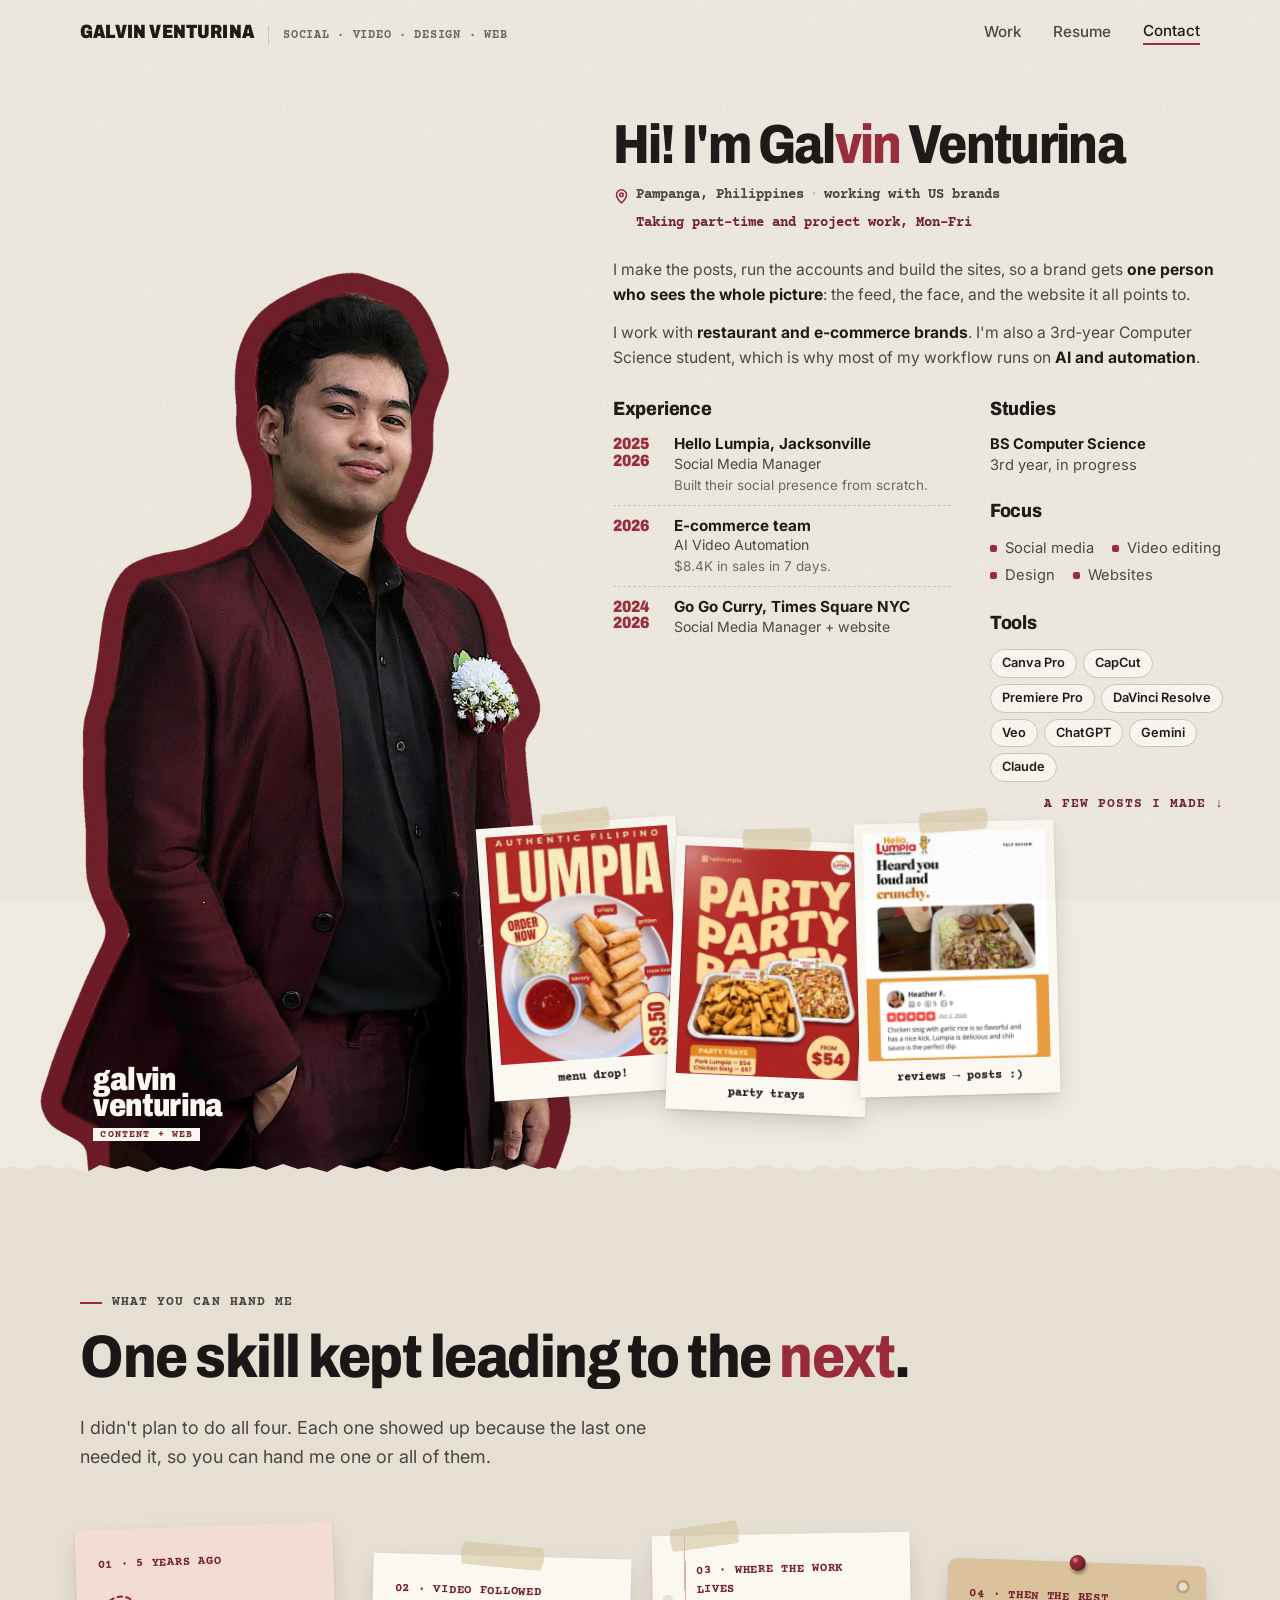
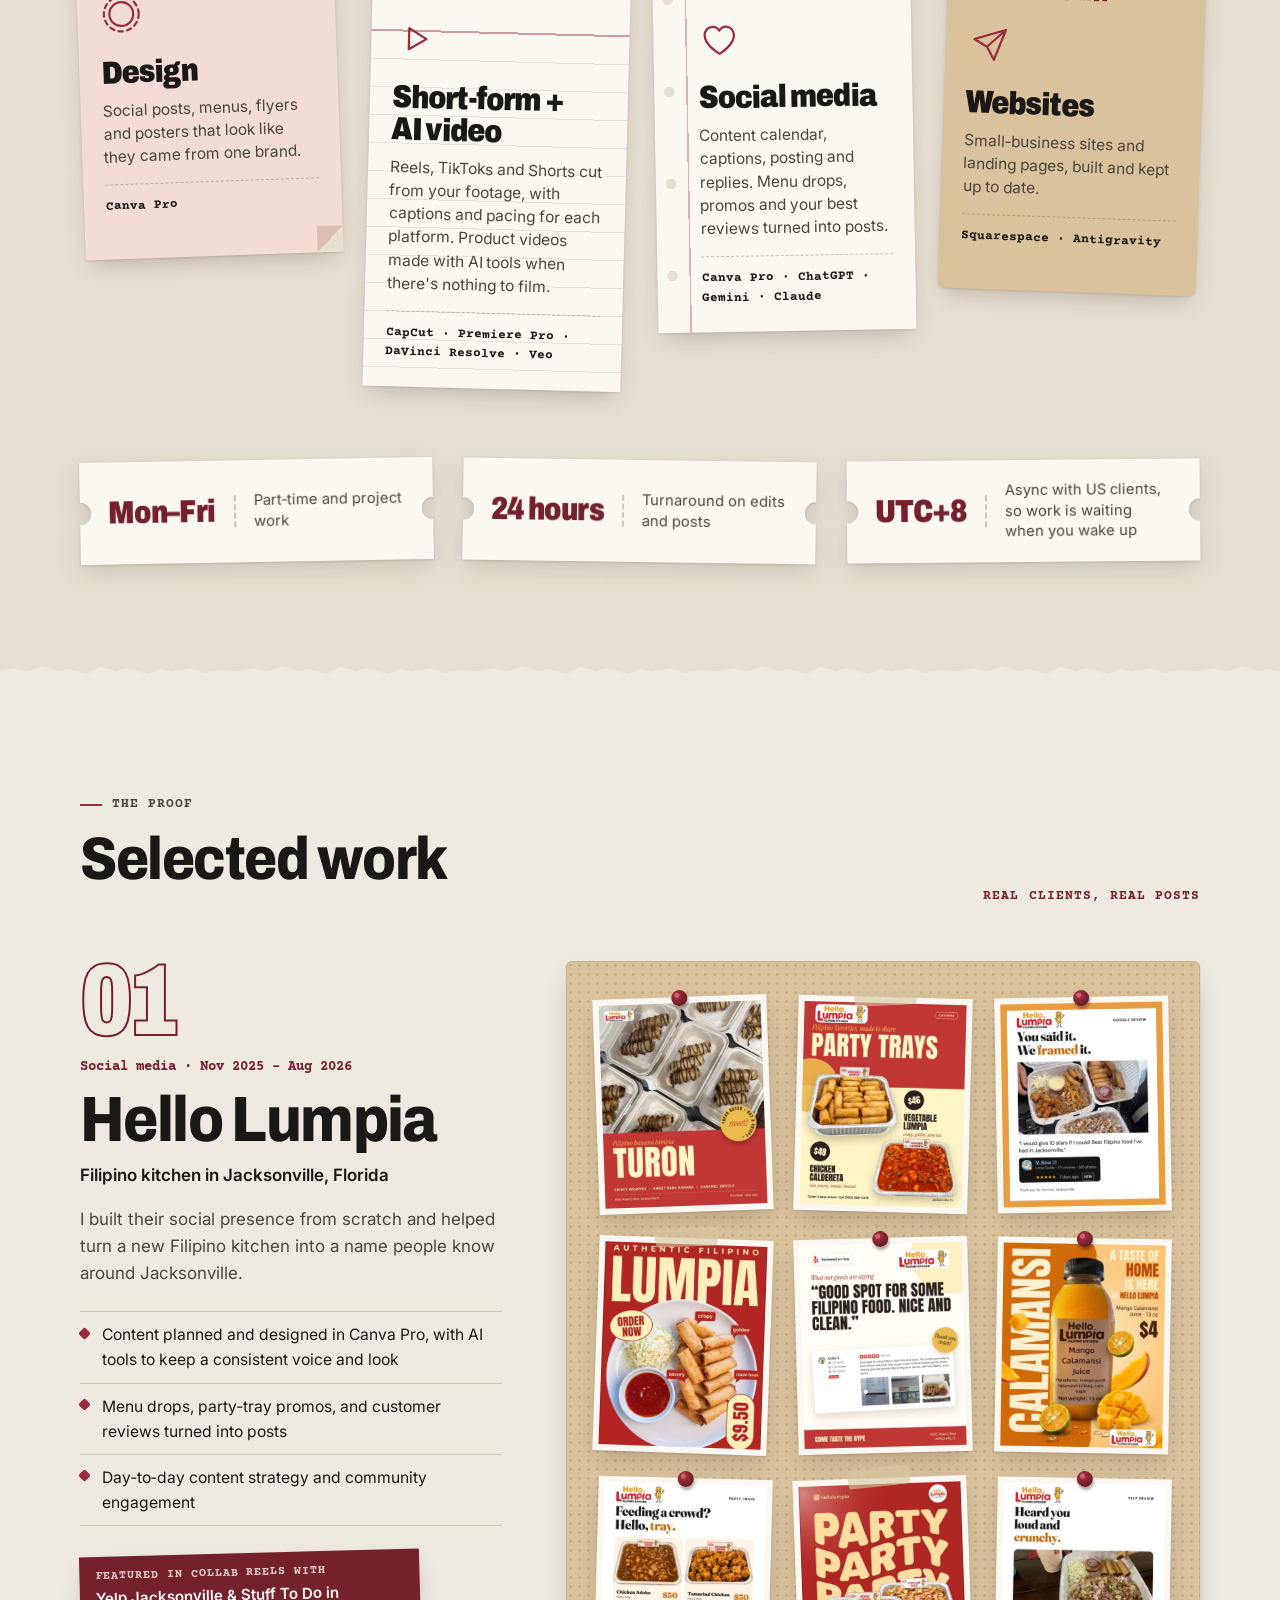
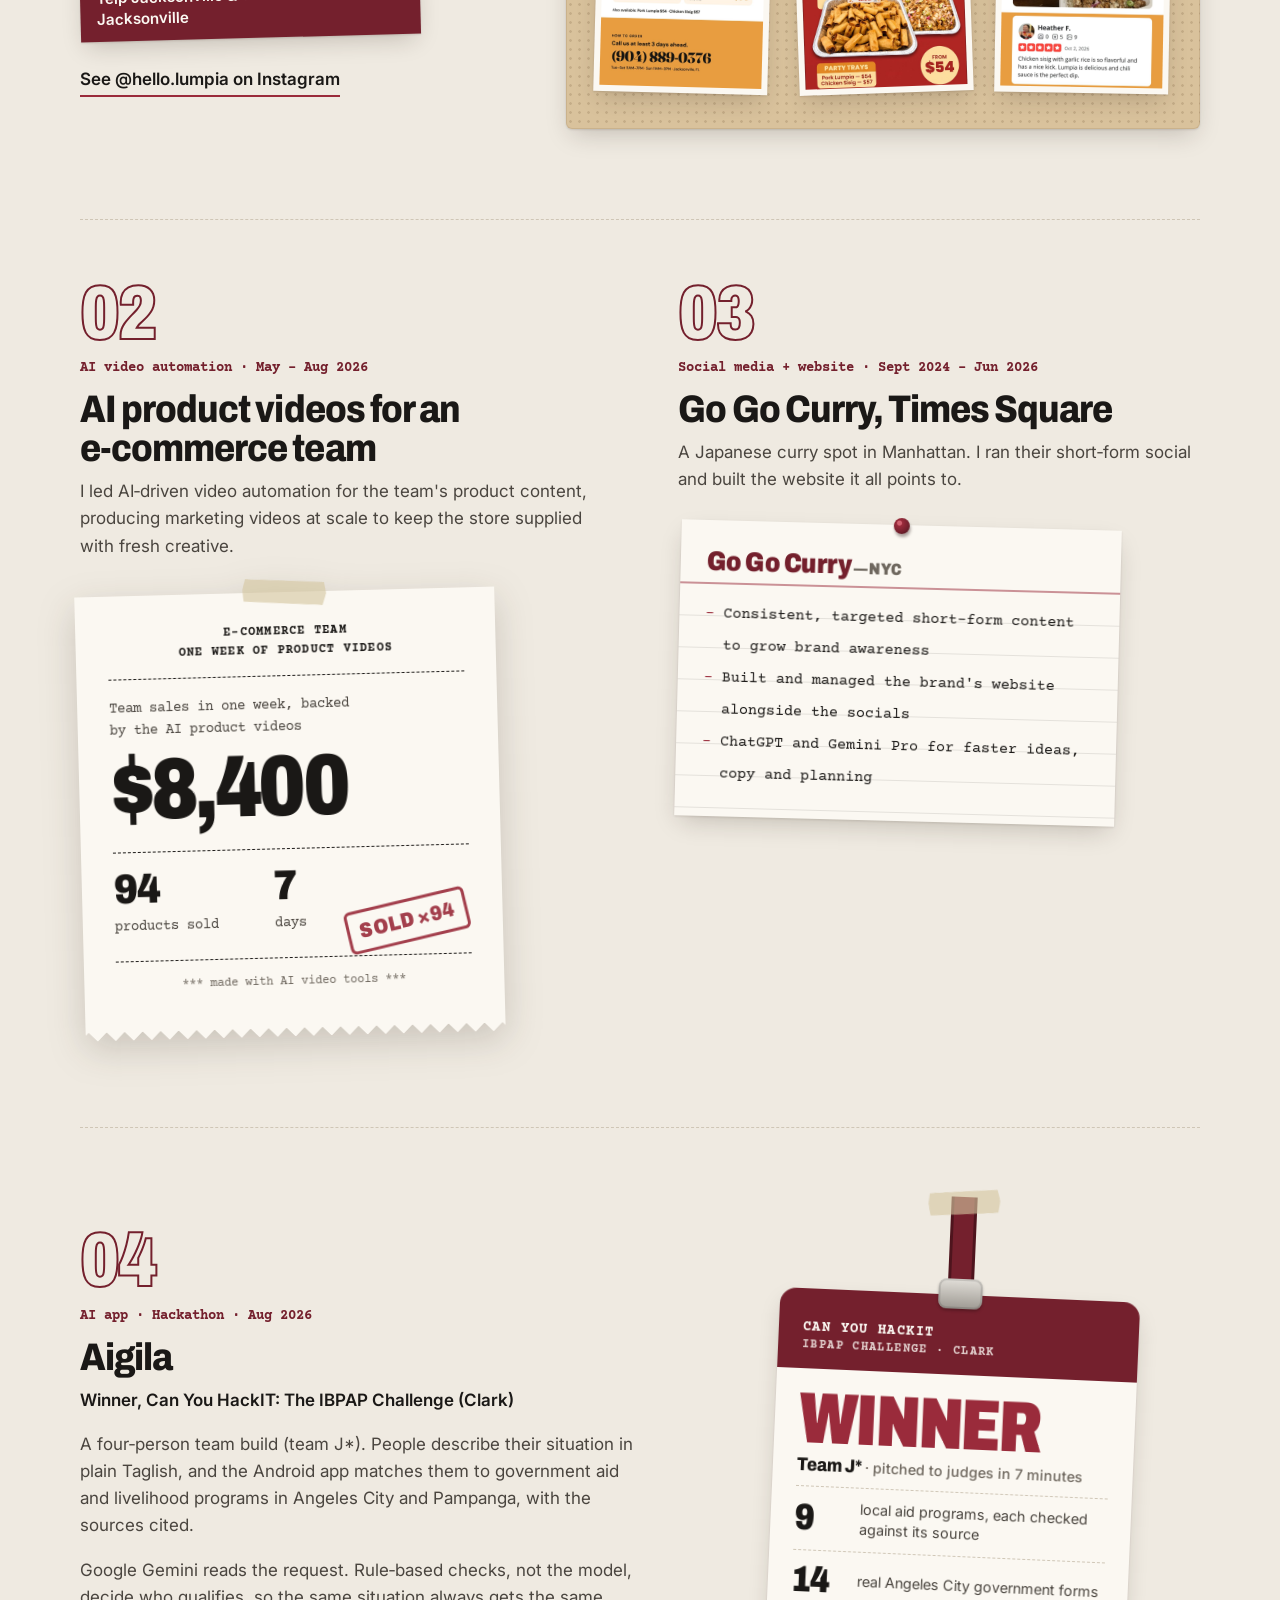
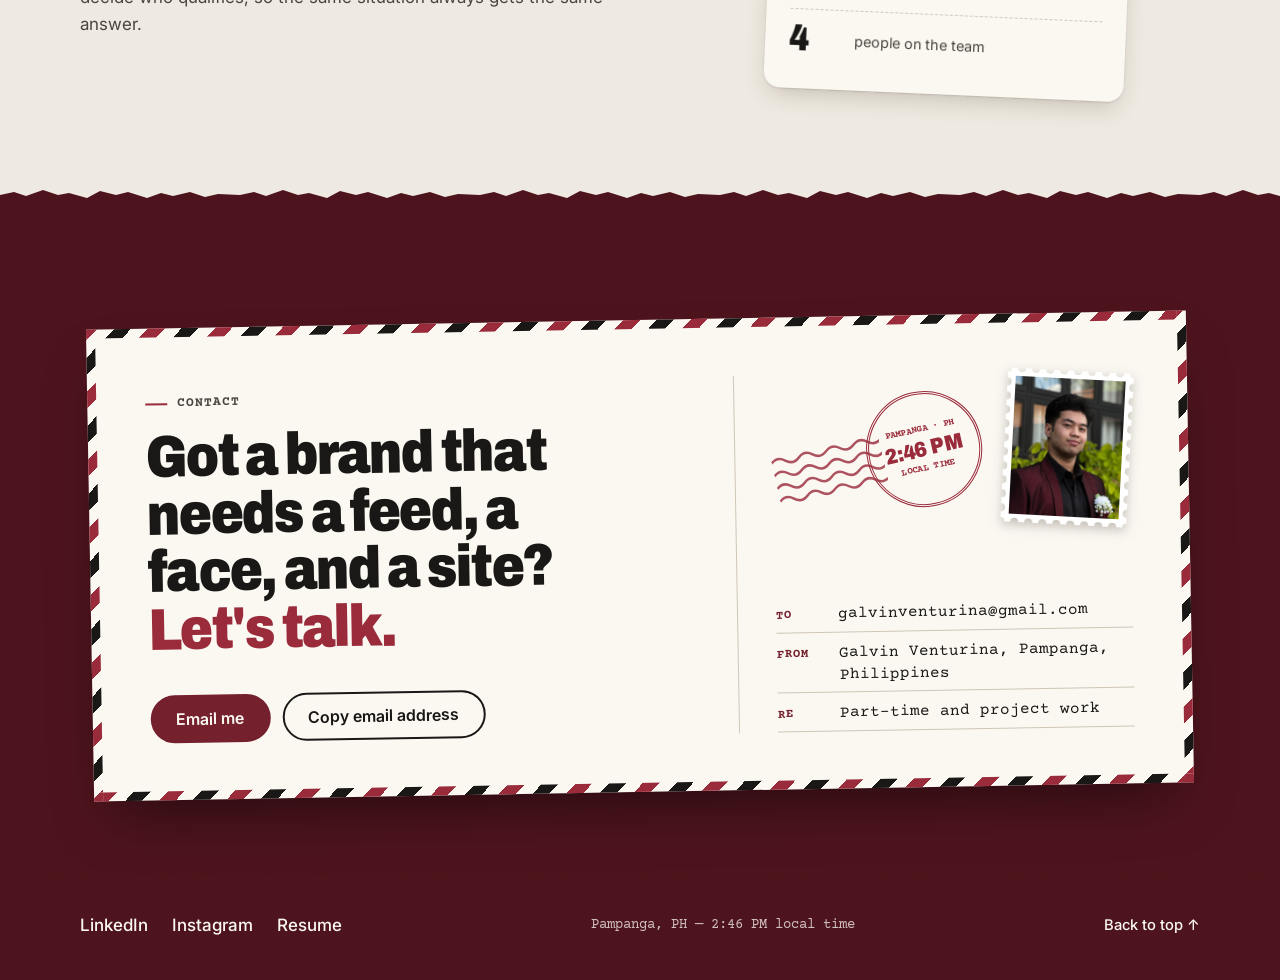
==== commit a25c1be8: "Drop the G tile, status pill and handwriting font The header is now a plain masthead: name plus a ty" ====
--- a/index.html
+++ b/index.html
@@ -19,15 +19,14 @@
   <meta property="og:image:alt" content="Galvin Venturina in a burgundy suit, next to the line: social, video, design and web for restaurant and e-commerce brands">
   <meta name="twitter:card" content="summary_large_image">
 
-  <link rel="icon" href="assets/favicon.svg" type="image/svg+xml">
   <link rel="icon" href="assets/favicon-32.png" sizes="32x32" type="image/png">
   <link rel="apple-touch-icon" href="assets/apple-touch-icon.png">
 
   <link rel="preconnect" href="https://fonts.googleapis.com">
   <link rel="preconnect" href="https://fonts.gstatic.com" crossorigin>
-  <link href="https://fonts.googleapis.com/css2?family=Archivo:wdth,wght@75..100,500..900&family=Caveat:wght@500;700&family=Courier+Prime:wght@400;700&family=Inter:wght@400;500;600;700&display=swap" rel="stylesheet">
+  <link href="https://fonts.googleapis.com/css2?family=Archivo:wdth,wght@75..100,500..900&family=Courier+Prime:wght@400;700&family=Inter:wght@400;500;600;700&display=swap" rel="stylesheet">
   <link rel="preload" as="image" href="assets/me/portrait-cutout.webp" type="image/webp">
-  <link rel="stylesheet" href="styles.css?v=20261125c">
+  <link rel="stylesheet" href="styles.css?v=20261125d">
 </head>
 <body>
 
@@ -35,9 +34,8 @@
 
   <header class="site-header">
     <div class="wrap header-row">
-      <a href="#top" class="wordmark"><span class="mark" aria-hidden="true">G</span>Galvin Venturina</a>
+      <a href="#top" class="wordmark">Galvin Venturina<span class="wordmark-role">Social · Video · Design · Web</span></a>
       <nav class="site-nav" aria-label="Main">
-        <span class="open-pill"><span class="dot" aria-hidden="true"></span>Open to part‑time &amp; project work</span>
         <a href="#work">Work</a>
         <a href="resume.html">Resume</a>
         <a href="#contact" class="nav-contact">Contact</a>
@@ -66,7 +64,7 @@
               <svg viewBox="0 0 24 24" aria-hidden="true"><path d="M12 21s-7-6.2-7-11.5a7 7 0 0 1 14 0C19 14.8 12 21 12 21z"/><circle cx="12" cy="9.5" r="2.5"/></svg>
               Pampanga, Philippines <span class="sep" aria-hidden="true">·</span> working with US brands
             </p>
-            <p class="open-pill hero-status"><span class="dot" aria-hidden="true"></span>Open to part‑time &amp; project work</p>
+            <p class="hero-avail">Taking part‑time and project work, Mon&#8288;–&#8288;Fri</p>
           </div>
 
           <div class="hero-intro">
@@ -358,6 +356,6 @@
     </div>
   </footer>
 
-  <script src="script.js?v=20261125c"></script>
+  <script src="script.js?v=20261125d"></script>
 </body>
 </html>
--- a/styles.css
+++ b/styles.css
@@ -3,7 +3,7 @@
    Scrapbook look: warm paper, ink-black type, wine accent
    pulled from the burgundy suit in the portrait.
    Type: Archivo (display), Inter (body),
-   Courier Prime (typewriter labels), Caveat (handwritten notes).
+   Courier Prime (typewriter labels and captions).
    ========================================================== */
 
 :root {
@@ -25,7 +25,6 @@
   --f-display: "Archivo", "Arial Narrow", system-ui, sans-serif;
   --f-body: "Inter", system-ui, -apple-system, "Segoe UI", sans-serif;
   --f-type: "Courier Prime", "Courier New", ui-monospace, monospace;
-  --f-hand: "Caveat", "Bradley Hand", cursive;
 
   --wrap: 1200px;
   --gutter: clamp(16px, 4vw, 40px);
@@ -98,7 +97,8 @@
   box-shadow: 1px 3px 3px rgba(30, 10, 10, .35);
 }
 
-.scribble { font-family: var(--f-hand); font-weight: 700; color: var(--wine-bright); line-height: 1; margin: 0; }
+/* small typed aside next to a block of work */
+.scribble { font-family: var(--f-type); font-weight: 700; font-size: .8rem; letter-spacing: .08em; text-transform: uppercase; color: var(--wine); line-height: 1.3; margin: 0; }
 
 .section-title { font-size: clamp(2.2rem, 4.8vw, 3.75rem); line-height: 1; margin-bottom: .45em; text-wrap: balance; }
 .lede { font-size: 1.12rem; color: var(--ink-2); max-width: 52ch; margin: 0; }
@@ -150,26 +150,18 @@
 .site-header.scrolled { border-bottom-color: var(--line); }
 .header-row { display: flex; align-items: center; justify-content: space-between; height: 64px; }
 .wordmark {
-  display: inline-flex; align-items: center; gap: 10px;
-  font-family: var(--f-display); font-weight: 800; font-stretch: 88%; font-size: 1.05rem;
-  text-decoration: none; letter-spacing: -0.01em;
-}
-.mark {
-  display: grid; place-items: center; width: 32px; height: 32px; border-radius: 7px;
-  background: var(--wine); color: var(--card);
-  font-weight: 900; font-size: 1.2rem; line-height: 1; transform: rotate(-6deg);
+  display: inline-flex; align-items: baseline; gap: 14px;
+  font-family: var(--f-display); font-weight: 900; font-stretch: 80%; font-size: 1.2rem;
+  text-transform: uppercase; text-decoration: none; letter-spacing: .01em;
+}
+.wordmark-role {
+  font-family: var(--f-type); font-weight: 700; font-stretch: normal; font-size: .76rem; letter-spacing: .06em;
+  color: var(--faint); padding-left: 14px; border-left: 1.5px solid var(--line);
 }
 .site-nav { display: flex; align-items: center; gap: clamp(16px, 3vw, 32px); font-size: .95rem; font-weight: 500; }
 .site-nav a { text-decoration: none; color: var(--ink-2); transition: color .2s; }
 .site-nav a:hover, .site-nav a[aria-current="page"] { color: var(--ink); }
 .site-nav .nav-contact { color: var(--ink); border-bottom: 2px solid var(--wine-bright); }
-.open-pill {
-  display: inline-flex; align-items: center; gap: 8px; padding: 4px 12px 4px 10px;
-  font-size: .8rem; font-weight: 600; color: var(--ink); background: var(--card);
-  border: 1.5px solid var(--line); border-radius: 999px;
-}
-.dot { width: 8px; height: 8px; border-radius: 50%; background: var(--wine-bright); box-shadow: 0 0 0 0 rgba(154, 43, 59, .5); animation: pulse 2.2s infinite; }
-@keyframes pulse { 70% { box-shadow: 0 0 0 7px rgba(154, 43, 59, 0); } 100% { box-shadow: 0 0 0 0 rgba(154, 43, 59, 0); } }
 
 /* ---------- Hero: scrapbook spread ---------- */
 .hero { padding-top: clamp(16px, 3vh, 36px); }
@@ -202,8 +194,7 @@
 }
 .hero-where svg { width: 17px; height: 17px; fill: none; stroke: var(--wine-bright); stroke-width: 2.2; }
 .hero-where .sep { color: var(--line); }
-/* availability moves from the header into the hero once the nav gets tight */
-.hero-status { display: none; margin: 14px 0 0; }
+.hero-avail { margin: 6px 0 0 23px; font-family: var(--f-type); font-weight: 700; font-size: .85rem; color: var(--wine); }
 
 .hero-intro { max-width: 64ch; }
 .hero-intro p { font-size: .98rem; color: var(--ink-2); margin-bottom: .8em; }
@@ -233,7 +224,7 @@
 
 /* polaroids of real posts */
 .polaroids { position: relative; z-index: 2; display: flex; align-items: flex-start; margin: 40px 0 0 clamp(-170px, -10vw, -40px); padding-right: 14px; }
-.polaroids-note { position: absolute; right: 2%; top: -30px; font-size: 1.45rem; transform: rotate(-3deg); }
+.polaroids-note { position: absolute; right: 16px; top: -26px; }
 .polaroid {
   position: relative; flex: 1 1 0; min-width: 0; max-width: 200px; margin-right: -14px;
   background: var(--card); padding: 9px 9px 0; box-shadow: var(--shadow);
@@ -244,7 +235,7 @@
 .polaroid:nth-of-type(2) { margin-top: 18px; }
 .polaroid::before { top: -12px; left: 50%; translate: -50% 0; rotate: -4deg; width: 70px; height: 22px; }
 .polaroid img { width: 100%; height: auto; aspect-ratio: 4 / 5; object-fit: cover; background: var(--paper-2); }
-.polaroid-cap { display: block; text-align: center; font-family: var(--f-hand); font-weight: 700; font-size: 1.3rem; line-height: 1; padding: 9px 4px 12px; }
+.polaroid-cap { display: block; text-align: center; font-family: var(--f-type); font-weight: 700; font-size: .78rem; line-height: 1.2; padding: 10px 4px 12px; }
 .polaroid:hover, .polaroid:focus-visible { rotate: 0deg; scale: 1.05; z-index: 3; box-shadow: 0 2px 4px rgba(40, 28, 16, .14), 0 22px 40px -10px rgba(40, 28, 16, .35); }
 
 /* page-load: portrait rises, polaroids drop onto the page */
@@ -330,7 +321,7 @@
 /* ---------- Work ---------- */
 .work { padding: clamp(80px, 12vh, 130px) 0 clamp(80px, 12vh, 140px); background-color: var(--paper); }
 .section-head-row { display: flex; justify-content: space-between; align-items: flex-end; gap: 24px; flex-wrap: wrap; margin-bottom: clamp(28px, 5vh, 48px); }
-.work-note { font-size: clamp(1.4rem, 2.4vw, 1.8rem); rotate: -3deg; margin-bottom: 18px; }
+.work-note { margin-bottom: 12px; }
 
 .case-no {
   font-family: var(--f-display); font-weight: 900; font-stretch: 75%;
@@ -414,7 +405,7 @@
     repeating-linear-gradient(transparent 0 31px, rgba(74, 69, 63, .13) 31px 32px) 0 64px / 100% calc(100% - 64px) no-repeat,
     var(--card);
 }
-.index-card-title { font-family: var(--f-hand); font-weight: 700; font-size: 2.3rem; line-height: 1; color: var(--wine-bright); height: 46px; margin: 0 0 14px; }
+.index-card-title { font-family: var(--f-display); font-weight: 900; font-stretch: 85%; font-size: 1.7rem; line-height: 46px; letter-spacing: -0.02em; color: var(--wine); height: 46px; margin: 0 0 14px; }
 .index-card-title span { font-size: .6em; color: var(--faint); }
 .index-card ul { list-style: none; }
 .index-card li { position: relative; padding-left: 18px; font-family: var(--f-type); font-size: .92rem; line-height: 32px; color: var(--ink); }
@@ -446,8 +437,8 @@
   margin: 20px 24px 4px; font-family: var(--f-display); font-weight: 900; font-stretch: 75%;
   font-size: clamp(3.4rem, 6vw, 4.5rem); line-height: .85; letter-spacing: -0.03em; text-transform: uppercase; color: var(--wine-bright);
 }
-.badge-team { margin: 0 24px 8px; font-family: var(--f-hand); font-weight: 700; font-size: 1.55rem; line-height: 1.1; color: var(--ink); }
-.badge-team span { font-size: .78em; color: var(--faint); }
+.badge-team { margin: 0 24px 8px; font-family: var(--f-display); font-weight: 800; font-stretch: 88%; font-size: 1.15rem; line-height: 1.3; color: var(--ink); }
+.badge-team span { font-family: var(--f-body); font-weight: 500; font-stretch: normal; font-size: .78em; color: var(--faint); }
 .build-stats { margin: 0 24px; }
 .build-stats div { display: grid; grid-template-columns: 3.2rem minmax(0, 1fr); gap: 14px; align-items: center; padding: 11px 0; border-top: 1.5px dashed var(--line); }
 .build-stats dt { font-family: var(--f-display); font-weight: 900; font-stretch: 80%; font-size: 2.3rem; line-height: 1; letter-spacing: -0.03em; }
@@ -500,7 +491,7 @@
 .pc-lines { margin: 0; }
 .pc-lines div { display: grid; grid-template-columns: 3.4rem minmax(0, 1fr); align-items: baseline; gap: 8px; padding: 10px 0 6px; border-bottom: 1.5px solid var(--line); }
 .pc-lines dt { font-family: var(--f-type); font-weight: 700; font-size: .76rem; letter-spacing: .08em; text-transform: uppercase; color: var(--wine); }
-.pc-lines dd { margin: 0; font-family: var(--f-hand); font-weight: 700; font-size: 1.45rem; line-height: 1.15; overflow-wrap: anywhere; }
+.pc-lines dd { margin: 0; font-family: var(--f-type); font-size: 1rem; line-height: 1.35; overflow-wrap: anywhere; }
 .pc-lines a { text-decoration: none; color: var(--ink); }
 .pc-lines a:hover { color: var(--wine-bright); }
 
@@ -523,8 +514,7 @@
   .terms { grid-template-columns: 1fr; max-width: 560px; }
 }
 @media (max-width: 900px) {
-  .open-pill { display: none; }
-  .hero-status { display: inline-flex; }
+  .wordmark-role { display: none; }
 
   /* hero stacks: name, photo, then the rest */
   .hero-grid { grid-template-columns: 1fr; gap: 0; }
@@ -550,11 +540,11 @@
 @media (max-width: 560px) {
   body { font-size: 1rem; }
   .site-nav { gap: 16px; font-size: .9rem; }
-  .wordmark { font-size: 0; gap: 0; } /* just the G mark on small phones */
+  .wordmark { font-size: 1.02rem; }
+  .hero-avail { margin-left: 0; }
   .info { grid-template-columns: 1fr; gap: 24px; }
   .polaroid { padding: 6px 6px 0; margin-right: -10px; }
-  .polaroid-cap { font-size: 1.05rem; padding: 7px 2px 9px; }
-  .polaroids-note { font-size: 1.2rem; top: -28px; }
+  .polaroid-cap { font-size: .66rem; padding: 7px 2px 9px; }
   .notes { grid-template-columns: 1fr; gap: 36px; }
   .note:nth-child(even) { margin-top: 0; }
   .pinboard { gap: 10px; padding: 18px 12px; }
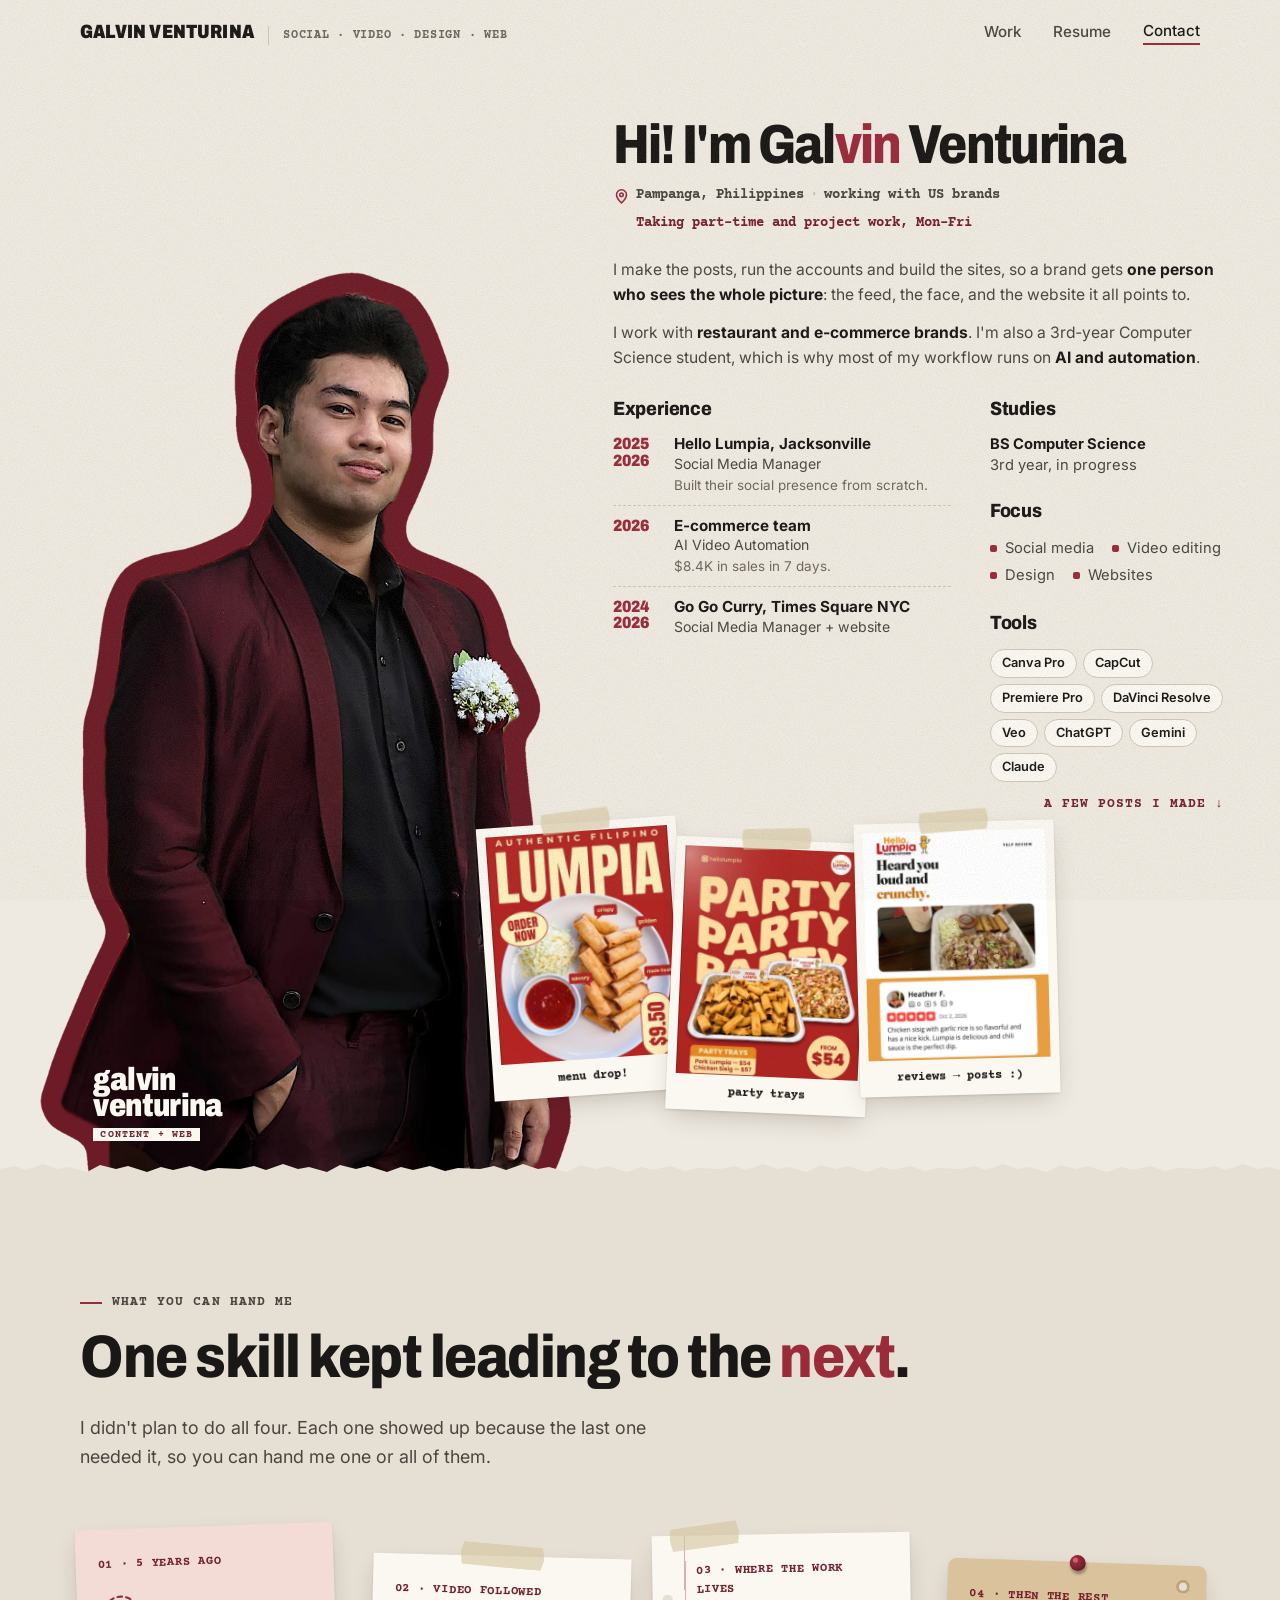
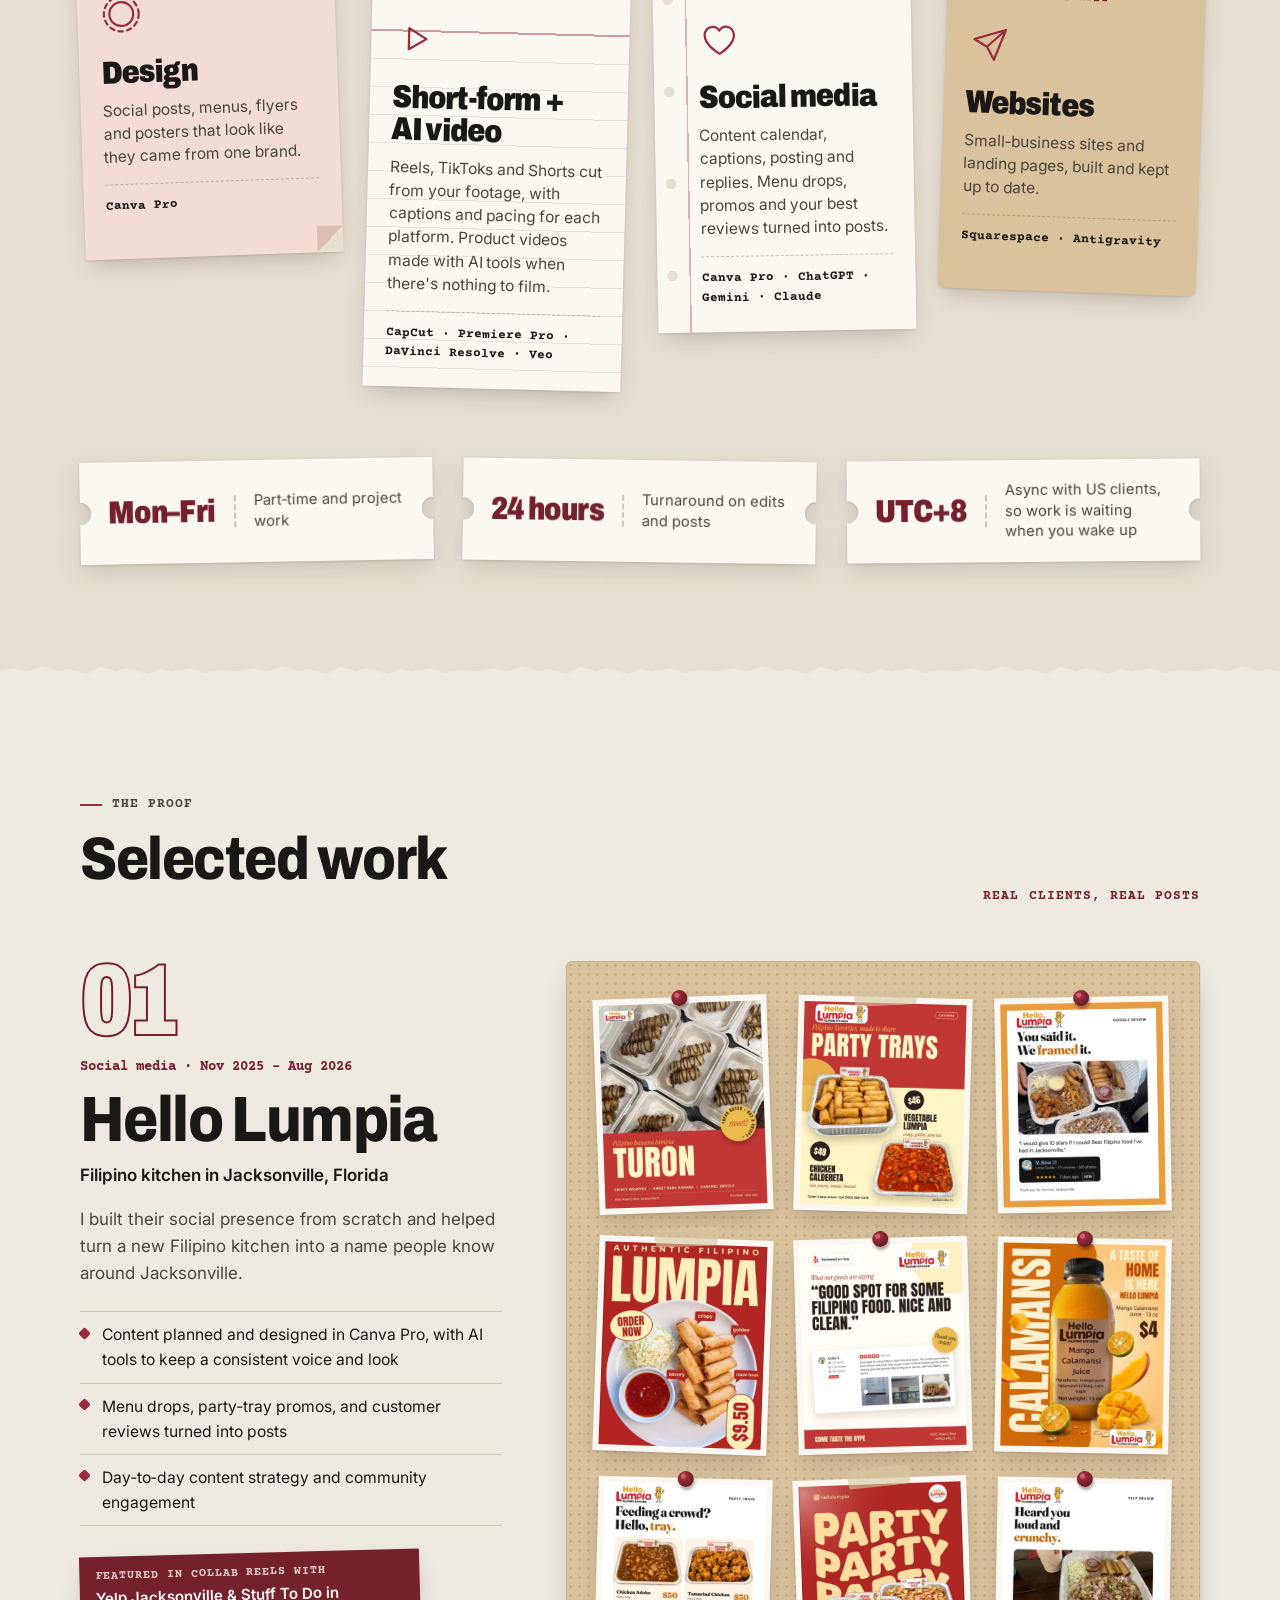
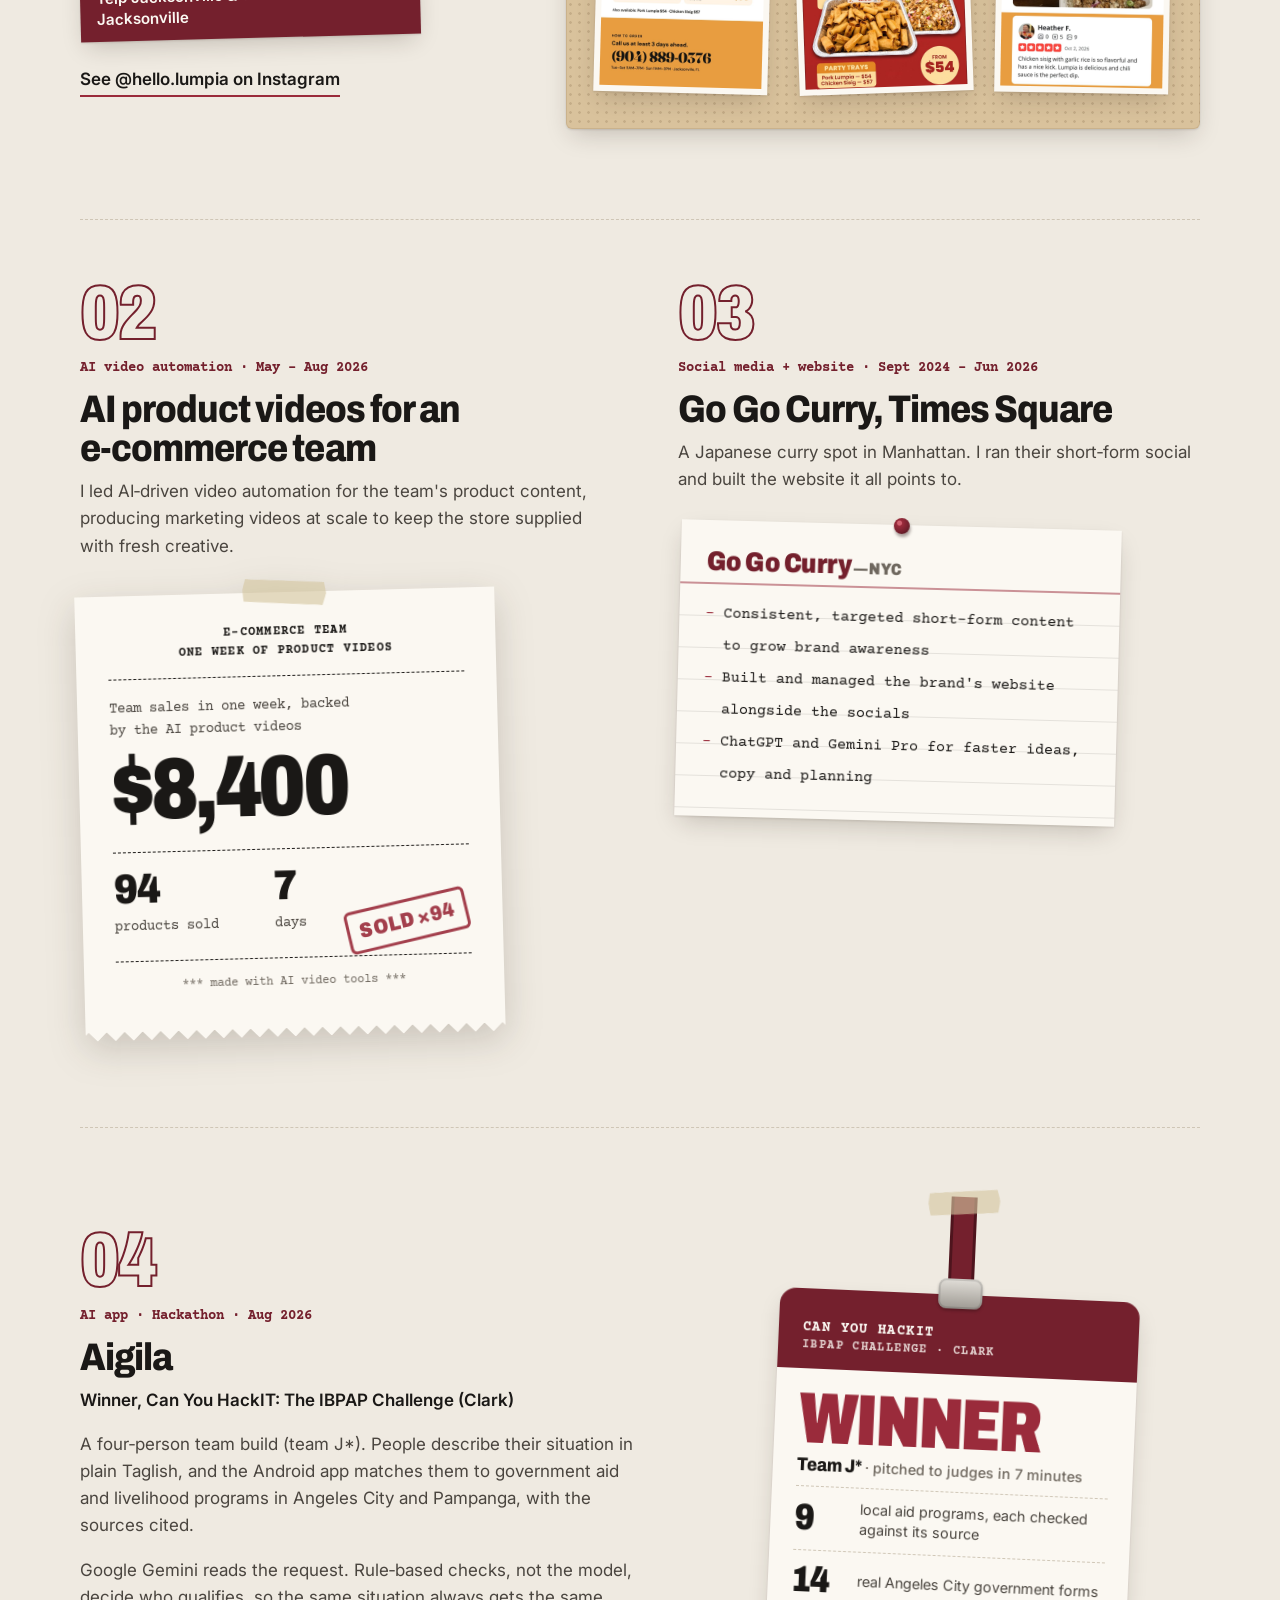
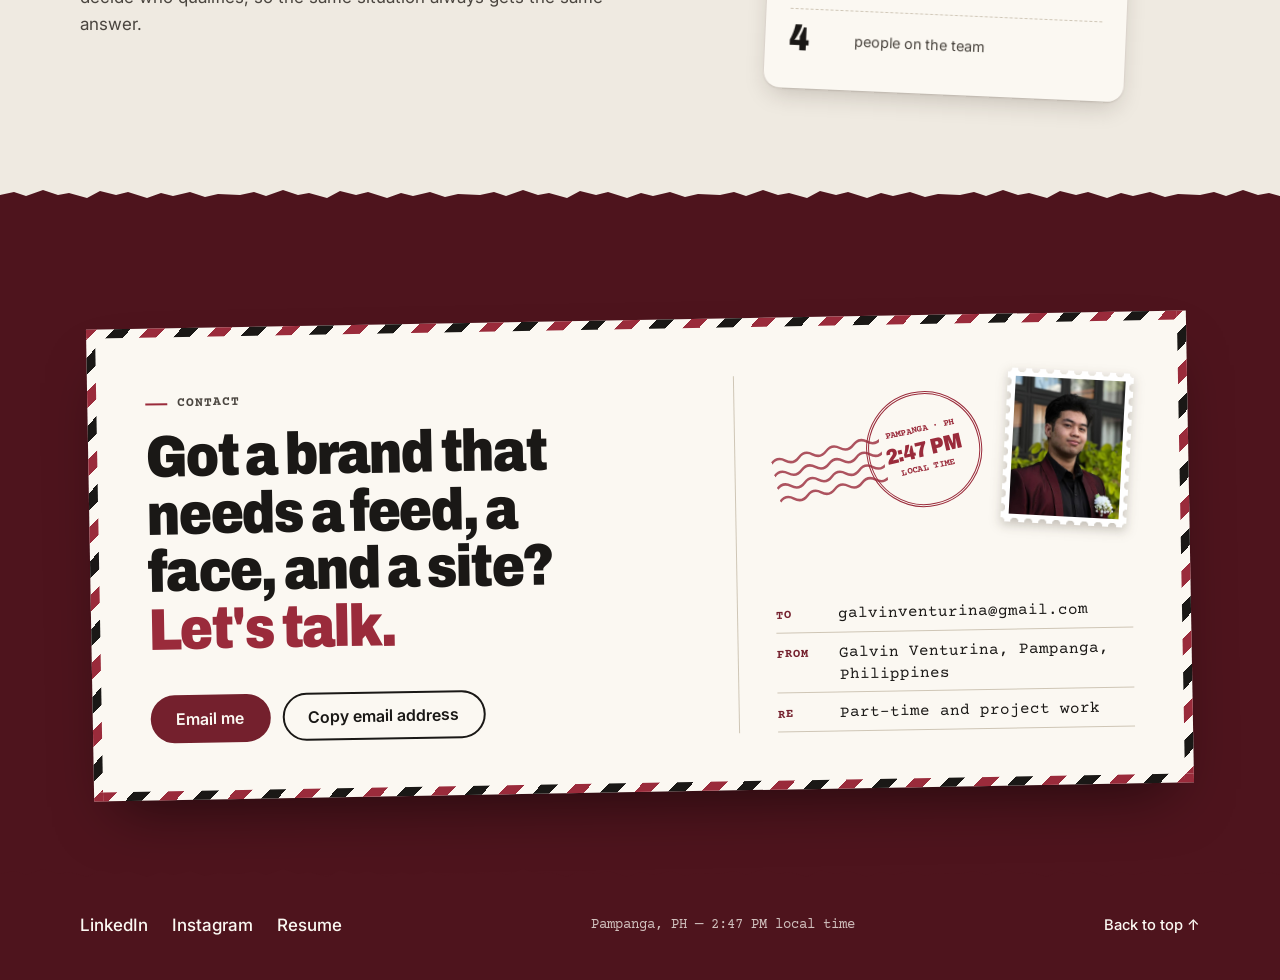
==== commit dbb9b607: "Set favicon to GV in the masthead type Ink condensed "GV" on cream, matching the header. Icon links " ====
--- a/index.html
+++ b/index.html
@@ -19,8 +19,8 @@
   <meta property="og:image:alt" content="Galvin Venturina in a burgundy suit, next to the line: social, video, design and web for restaurant and e-commerce brands">
   <meta name="twitter:card" content="summary_large_image">
 
-  <link rel="icon" href="assets/favicon-32.png" sizes="32x32" type="image/png">
-  <link rel="apple-touch-icon" href="assets/apple-touch-icon.png">
+  <link rel="icon" href="assets/favicon-32.png?v=2" sizes="32x32" type="image/png">
+  <link rel="apple-touch-icon" href="assets/apple-touch-icon.png?v=2">
 
   <link rel="preconnect" href="https://fonts.googleapis.com">
   <link rel="preconnect" href="https://fonts.gstatic.com" crossorigin>
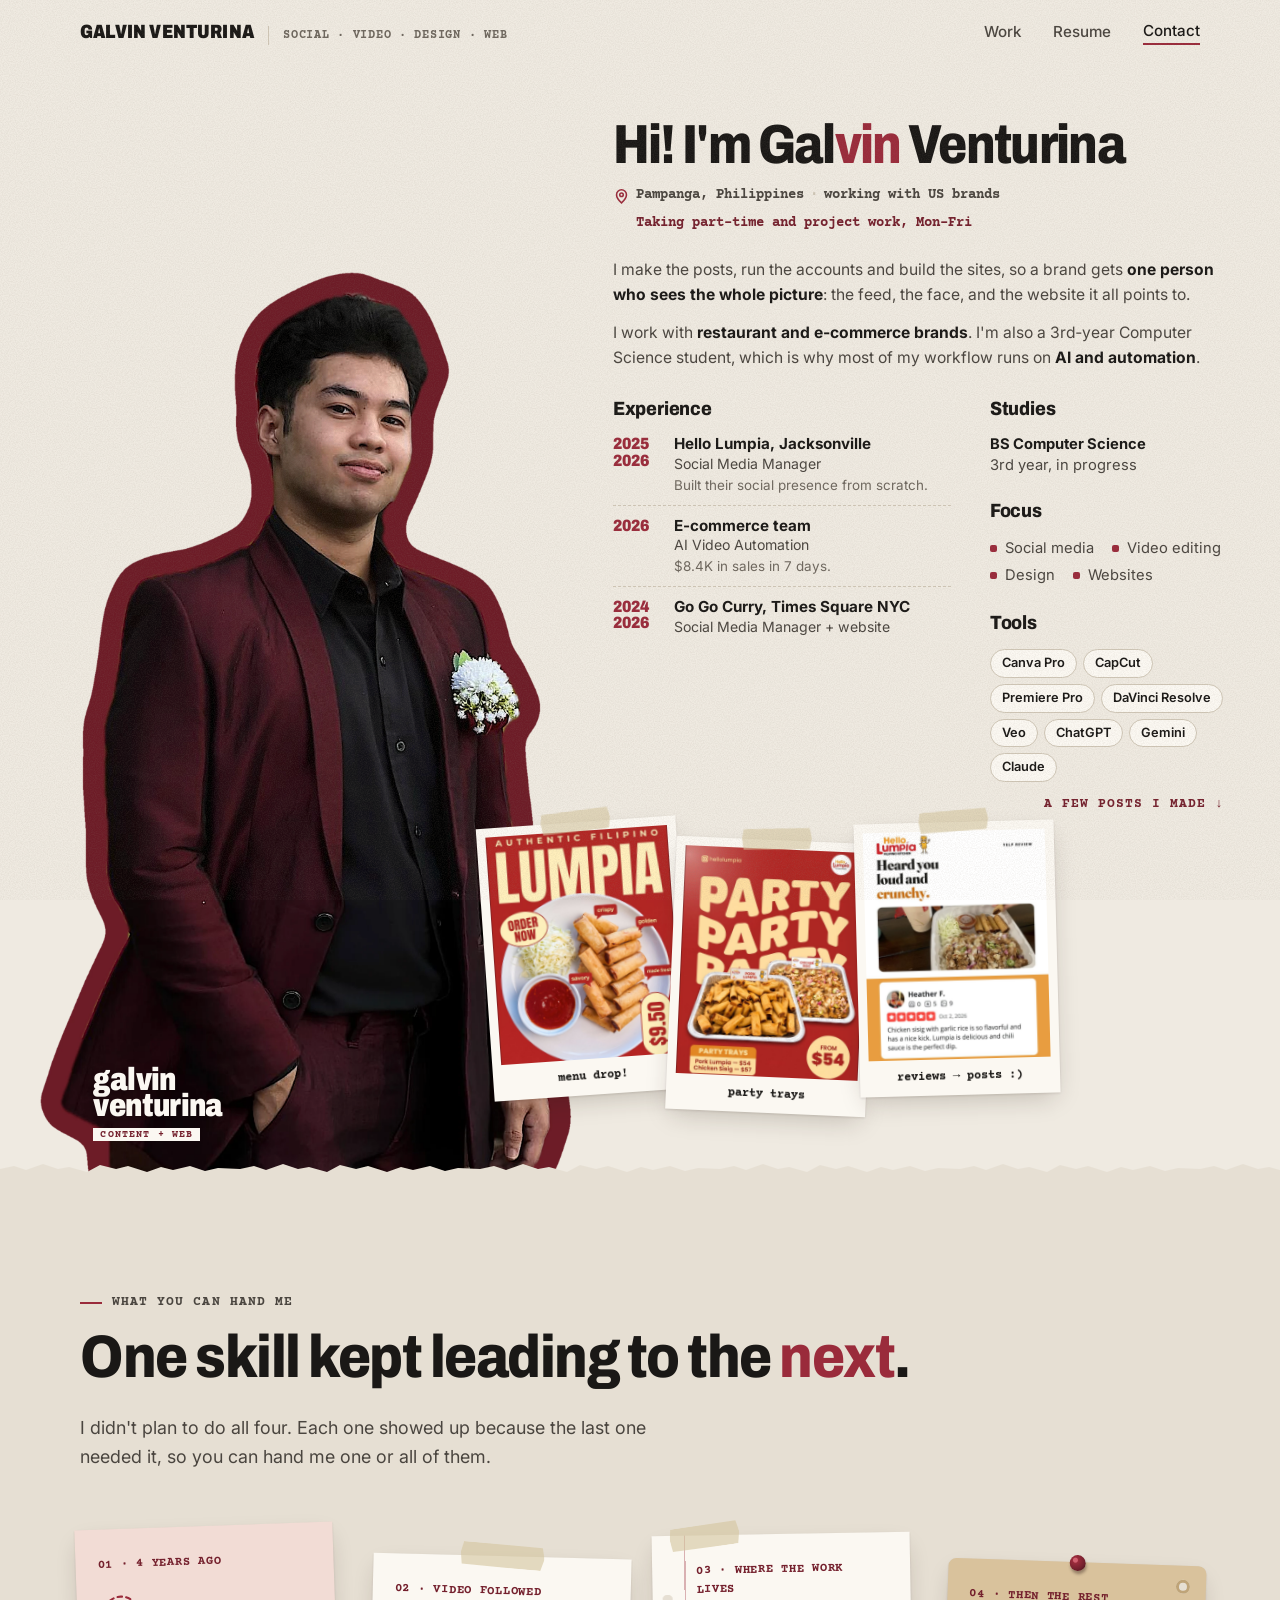
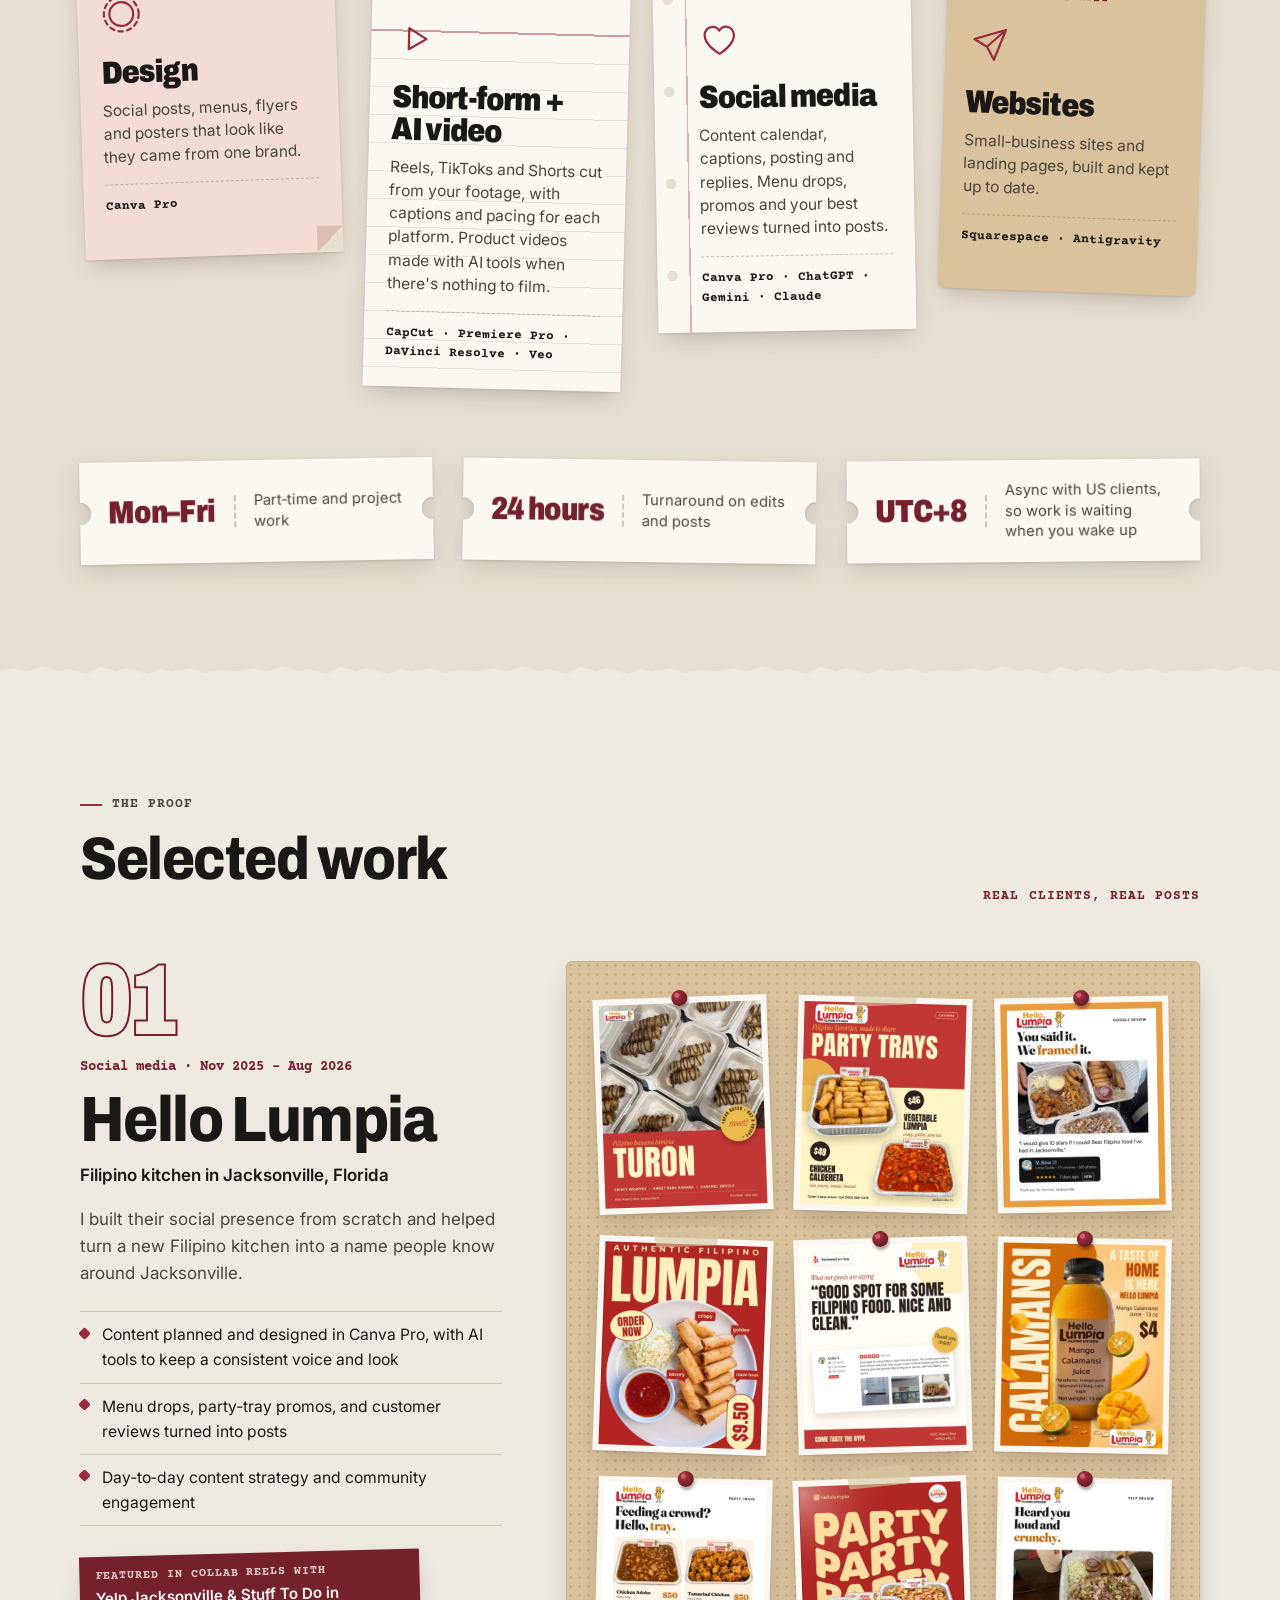
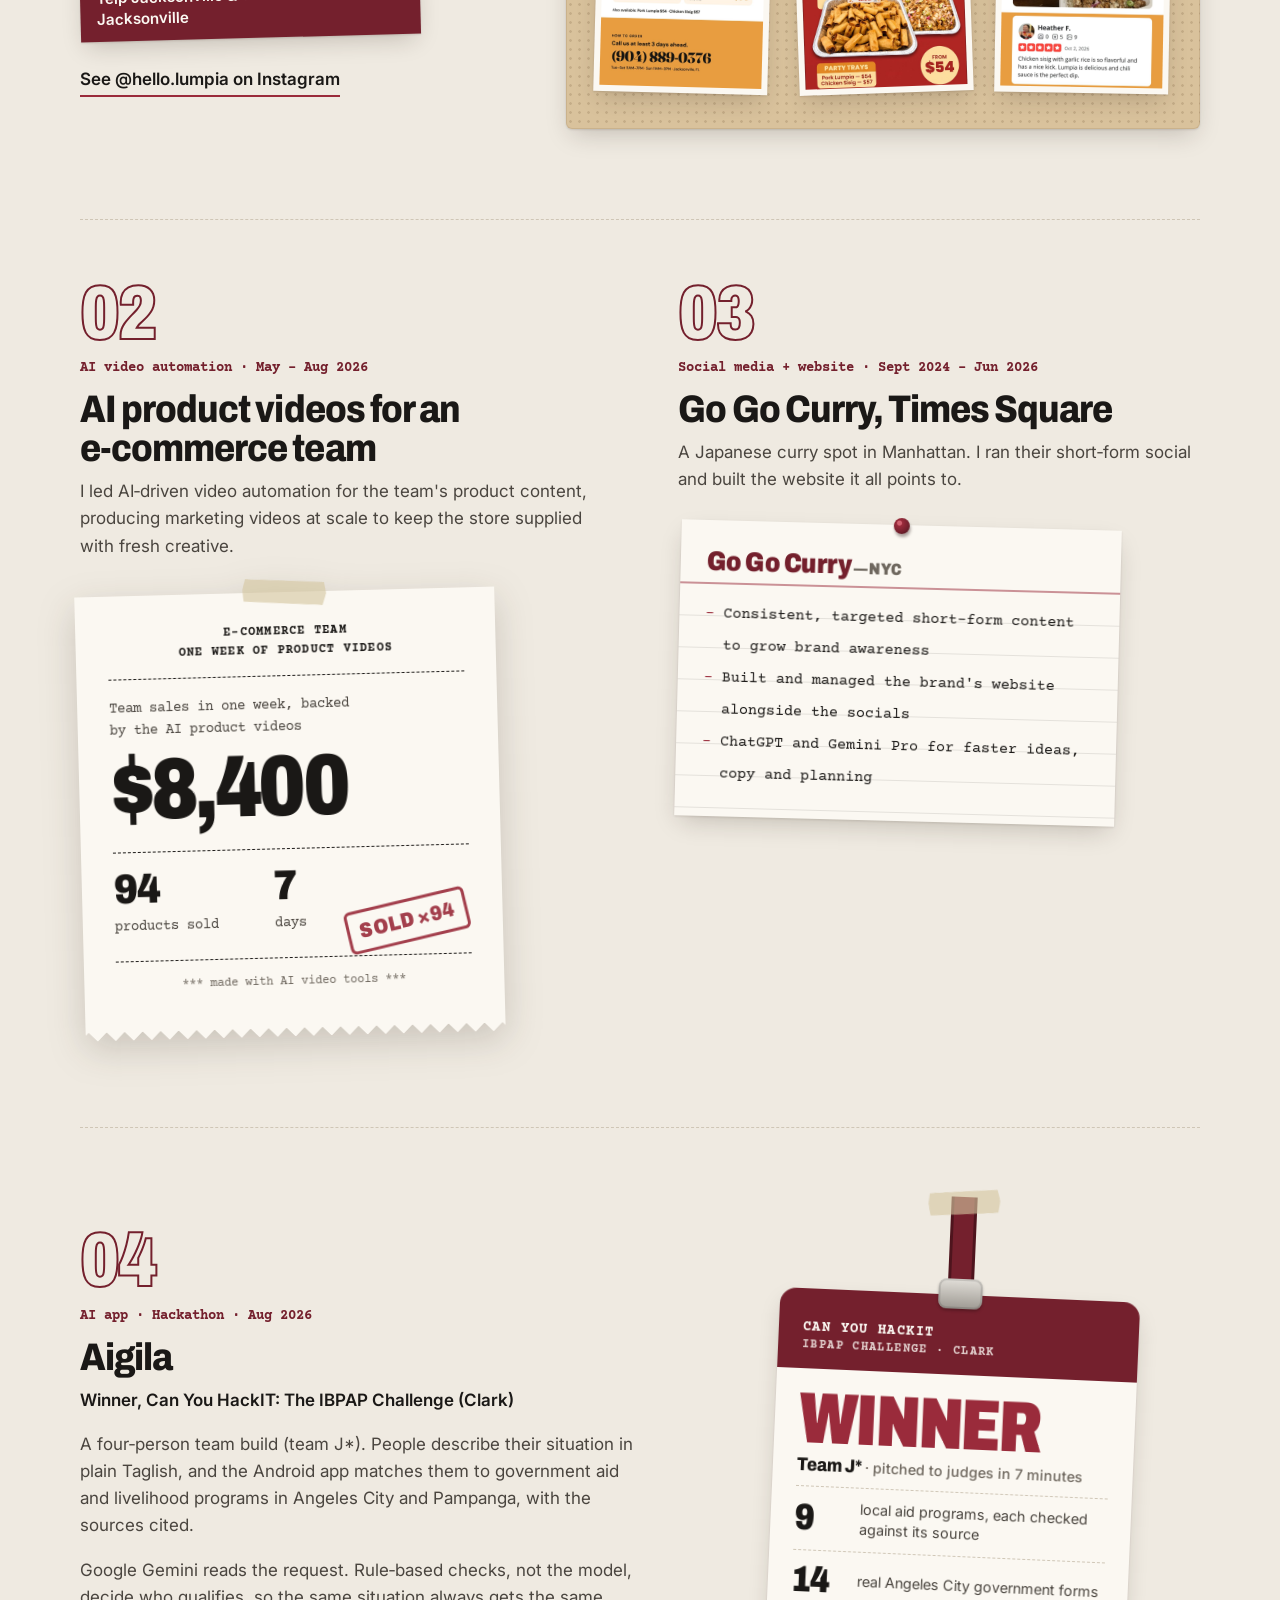
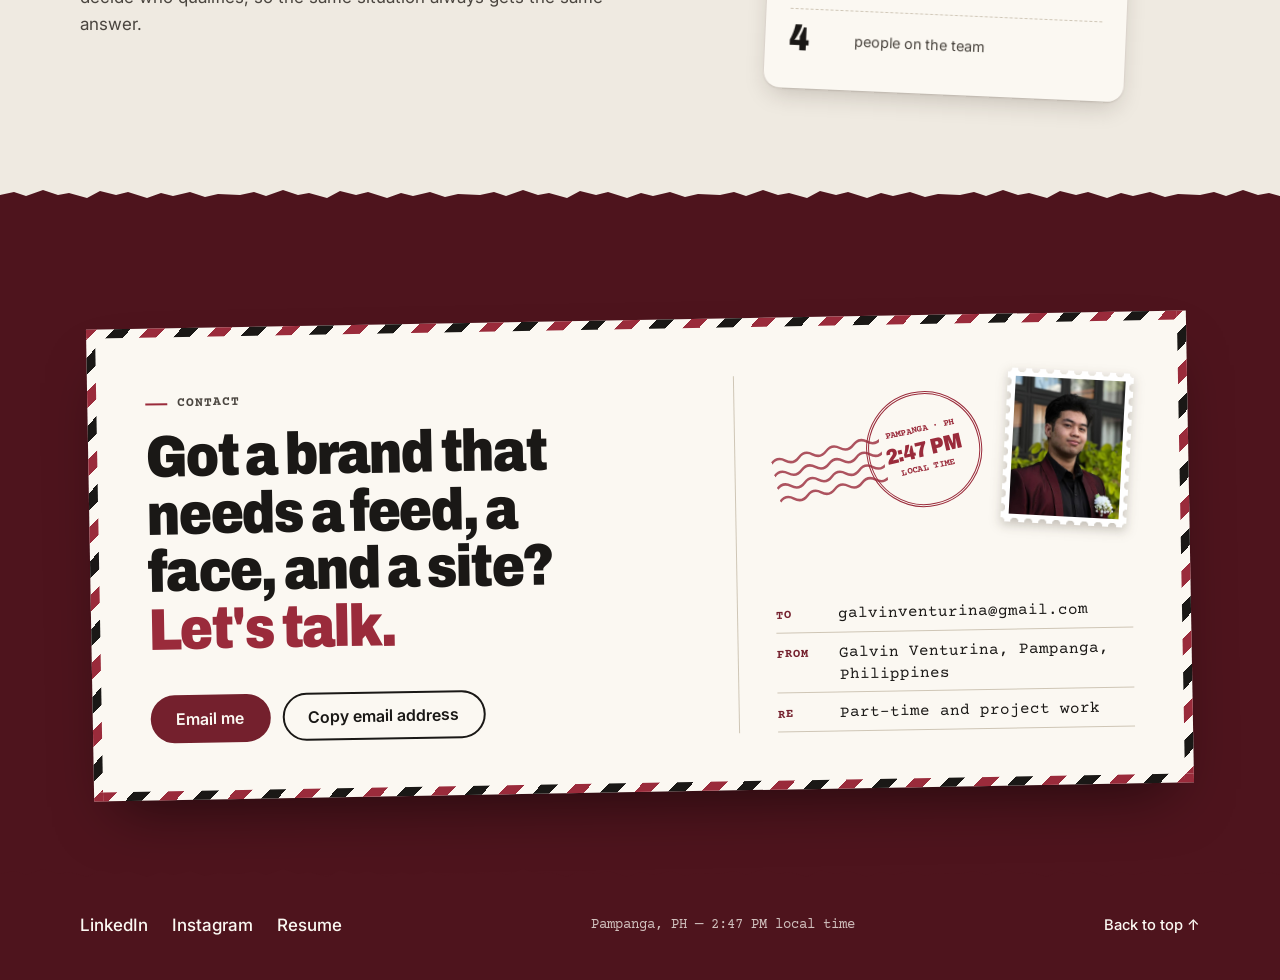
==== commit bae517c3: "State experience as 4 years of design, 3 with clients Replaces the "3–5 / 1–3 years" ranges in the r" ====
--- a/index.html
+++ b/index.html
@@ -159,7 +159,7 @@
 
         <ol class="notes">
           <li class="note note-sticky" data-reveal>
-            <span class="note-step">01 · 5 years ago</span>
+            <span class="note-step">01 · 4 years ago</span>
             <svg class="note-icon" viewBox="0 0 48 48" aria-hidden="true"><circle cx="24" cy="24" r="19" stroke-dasharray="5 4.5"/><circle cx="24" cy="24" r="13"/></svg>
             <h3 class="note-title">Design</h3>
             <p>Social posts, menus, flyers and posters that look like they came from one brand.</p>
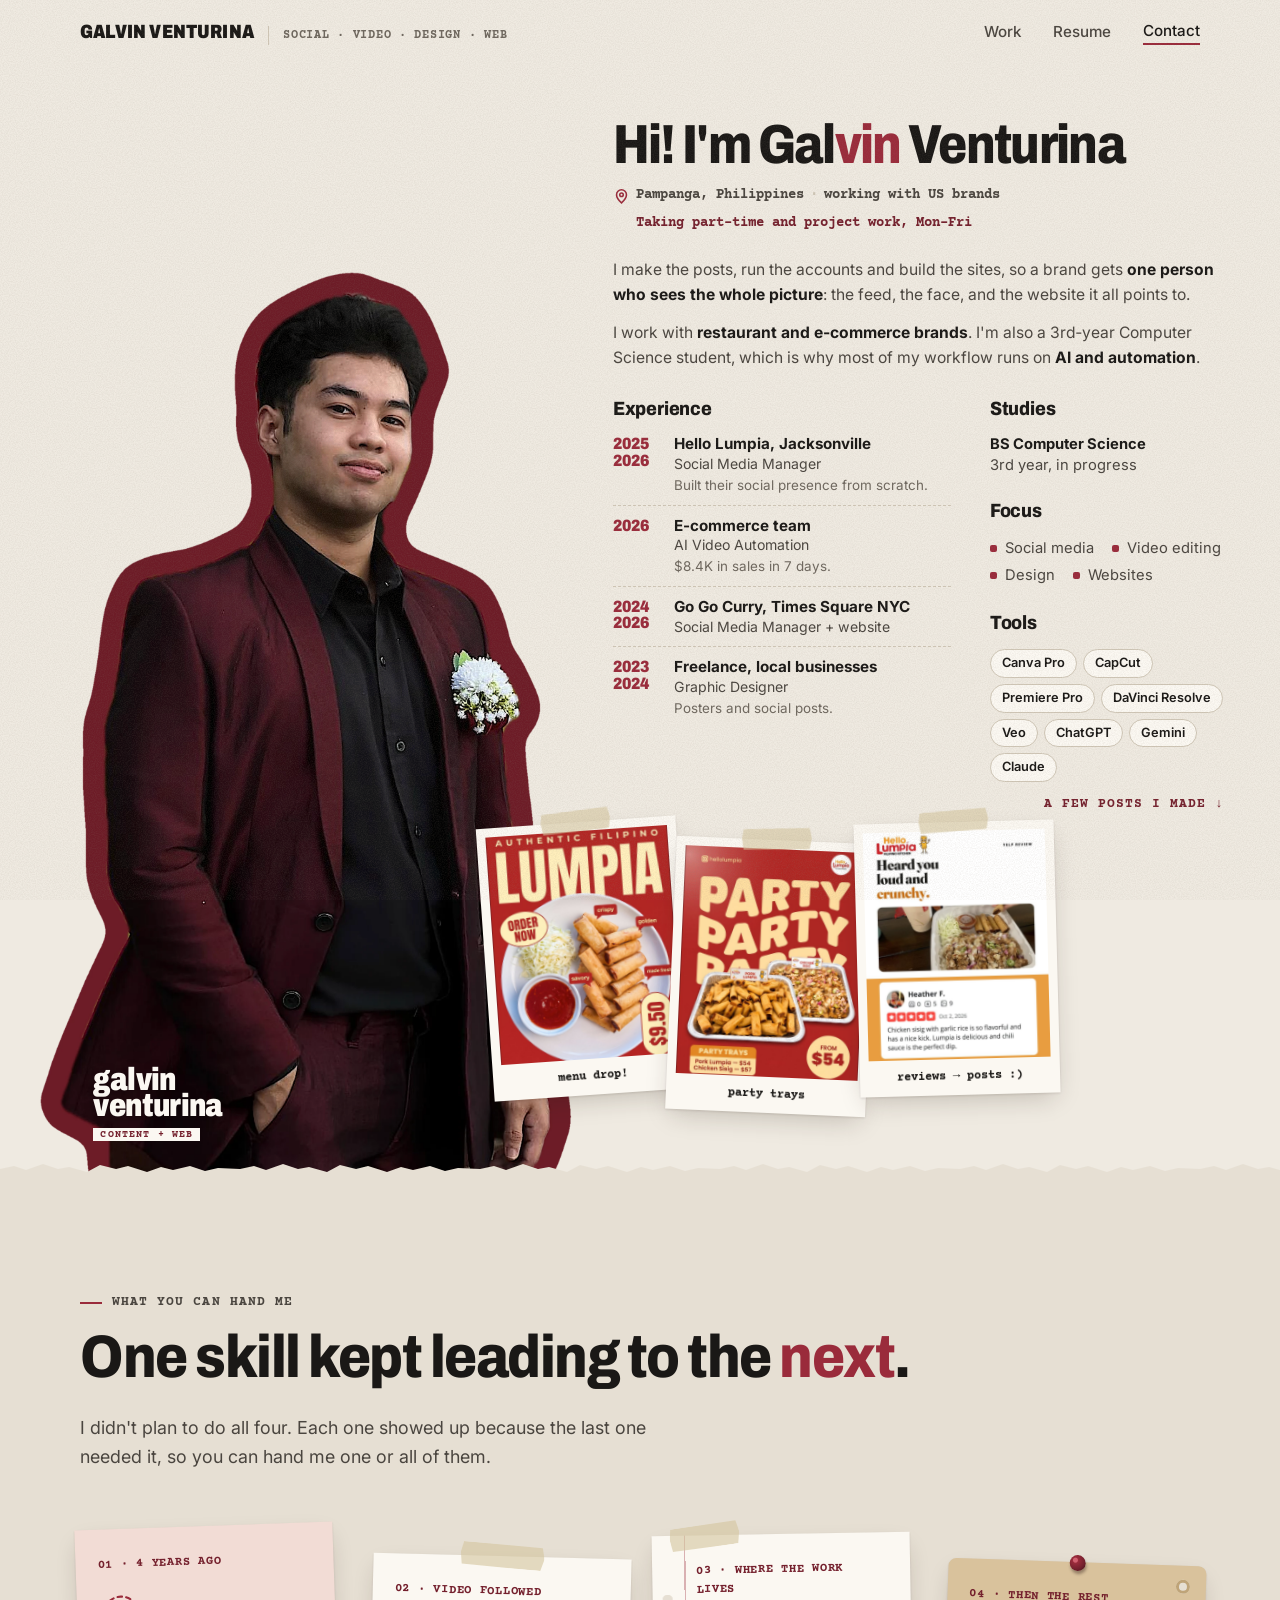
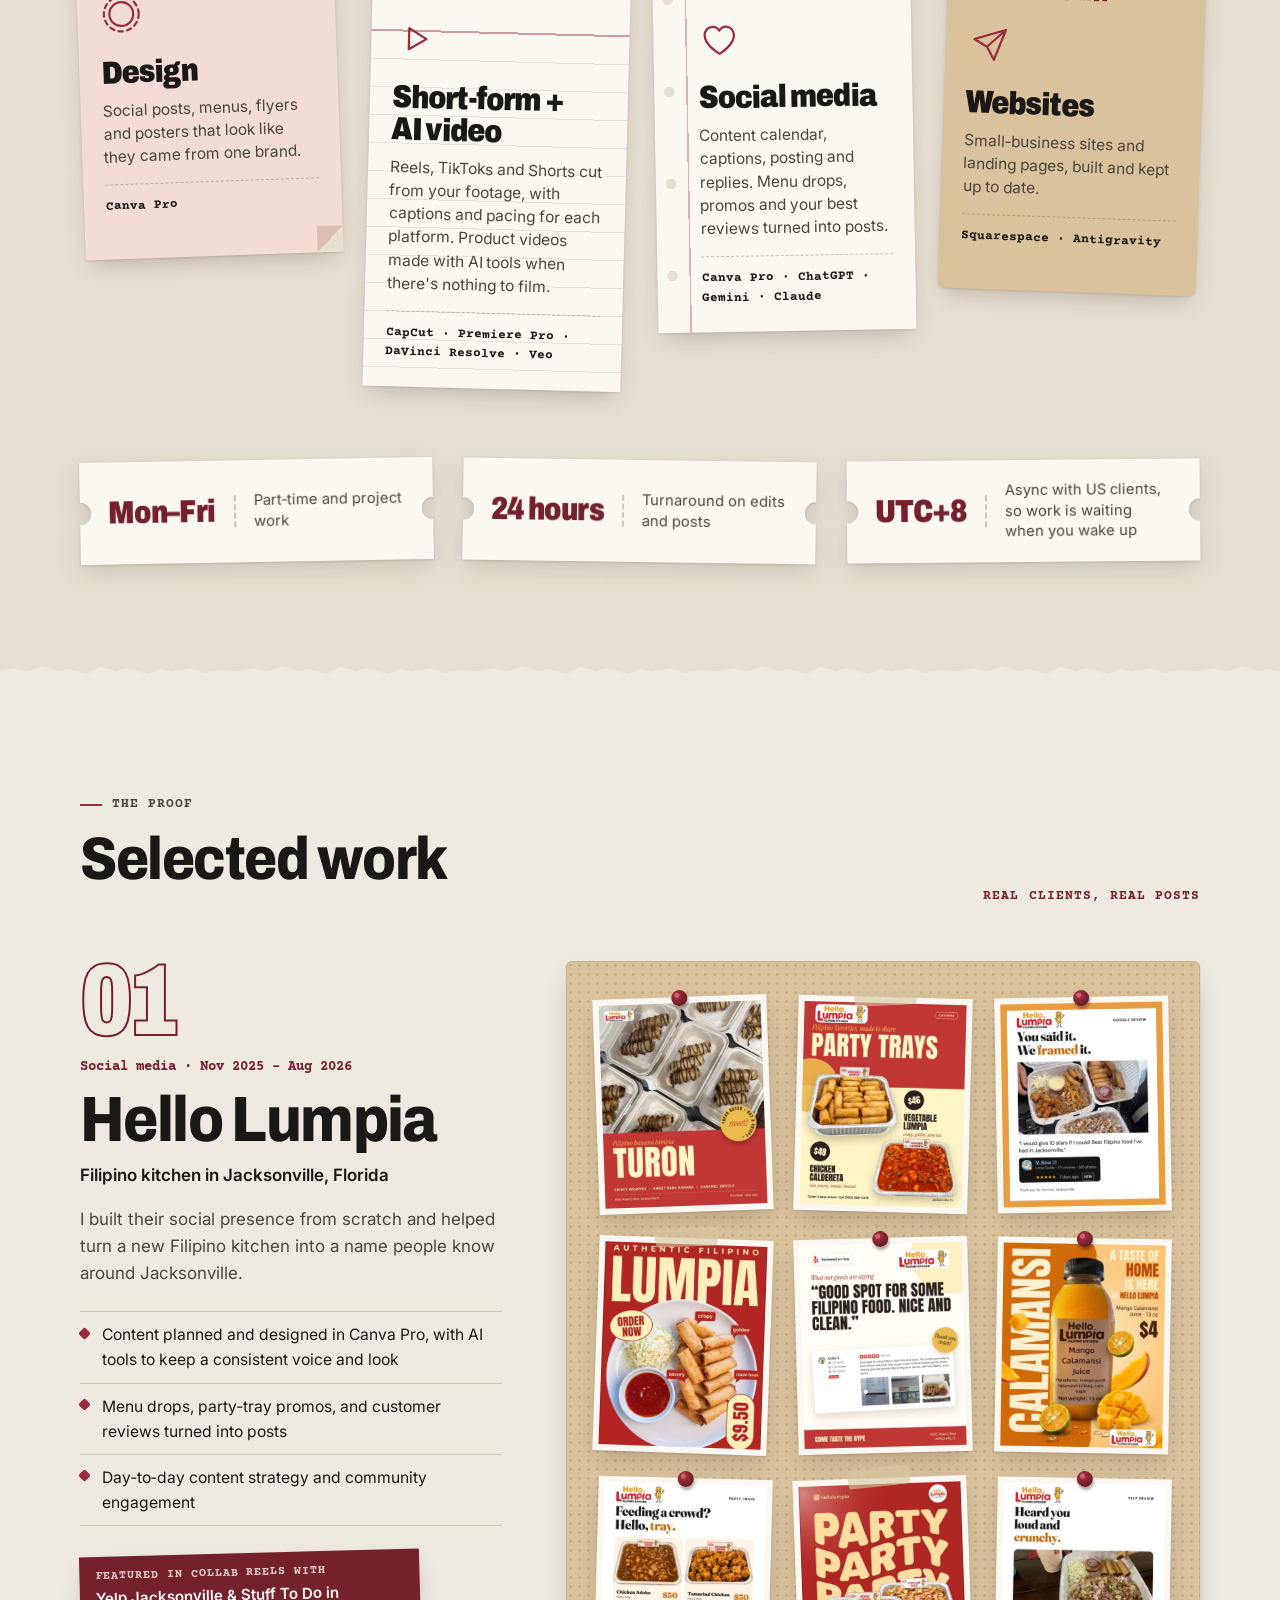
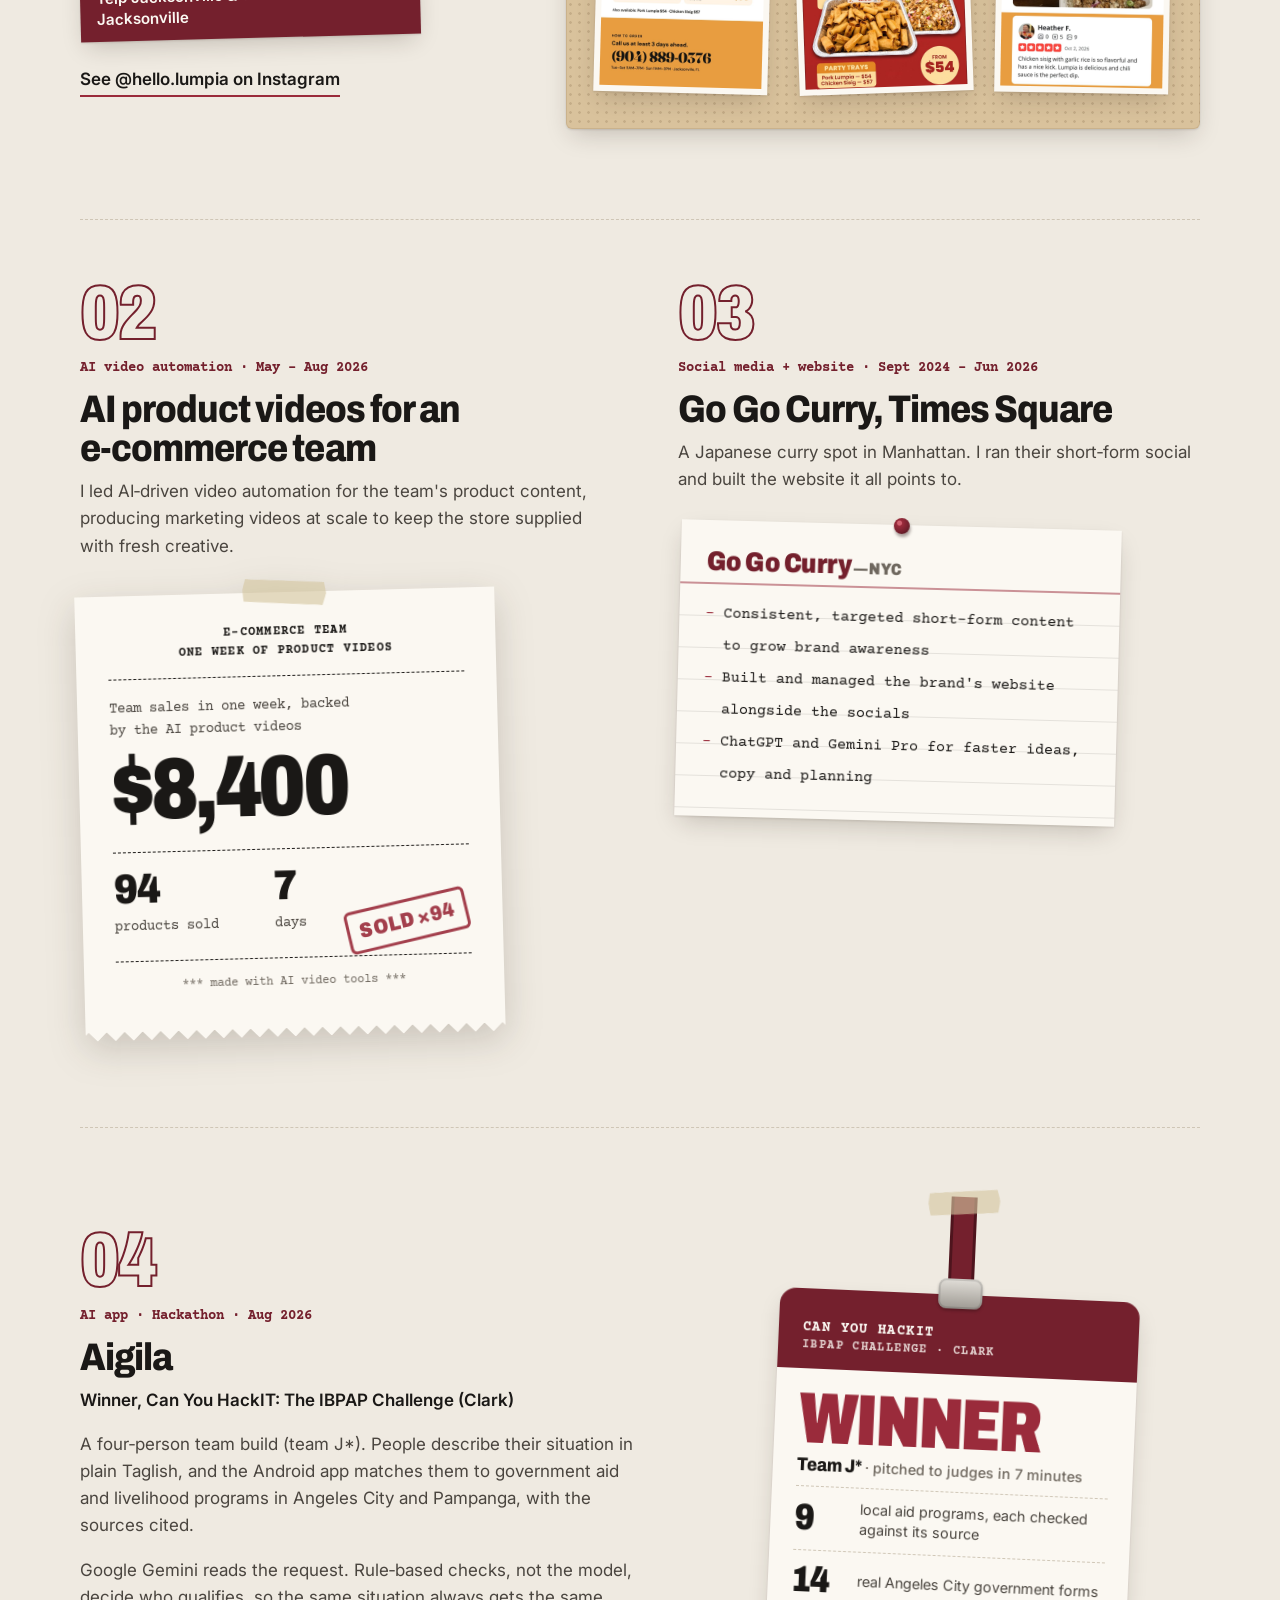
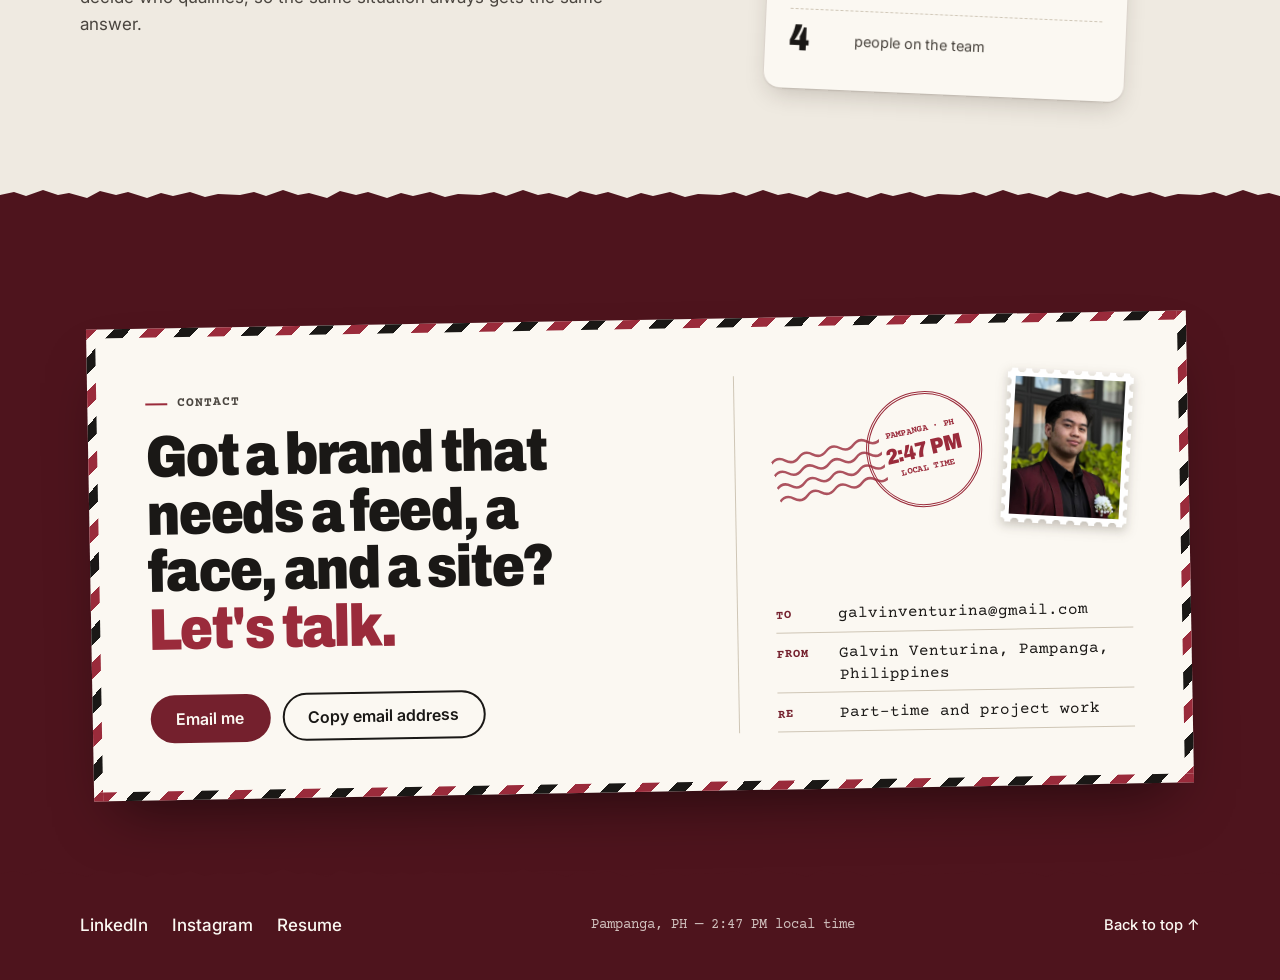
==== commit 494a792b: "Add freelance graphic design work before Go Go Curry 2023 – 2024, posters and social posts for local" ====
--- a/index.html
+++ b/index.html
@@ -97,6 +97,14 @@
                   <div>
                     <p class="xp-org">Go Go Curry, Times Square NYC</p>
                     <p class="xp-role">Social Media Manager + website</p>
+                  </div>
+                </li>
+                <li>
+                  <span class="xp-years">2023<br>2024</span>
+                  <div>
+                    <p class="xp-org">Freelance, local businesses</p>
+                    <p class="xp-role">Graphic Designer</p>
+                    <p class="xp-note">Posters and social posts.</p>
                   </div>
                 </li>
               </ol>
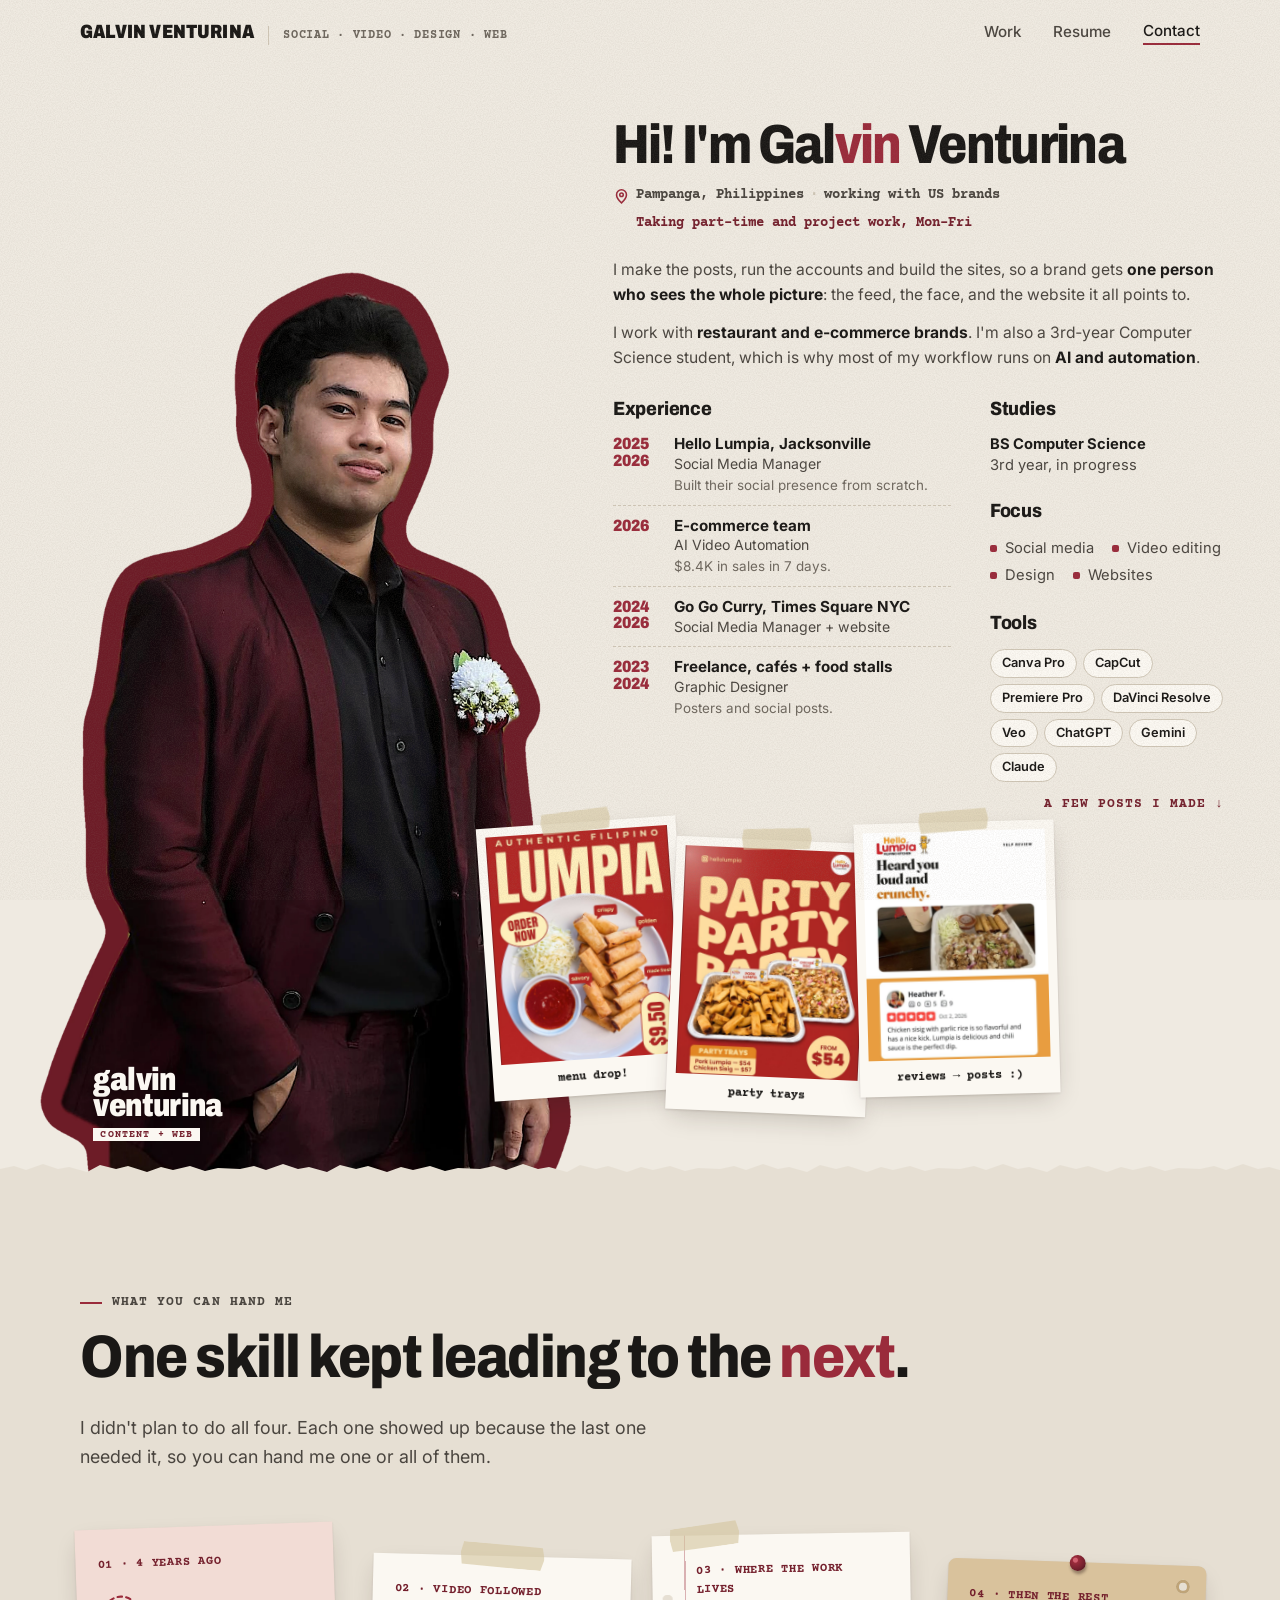
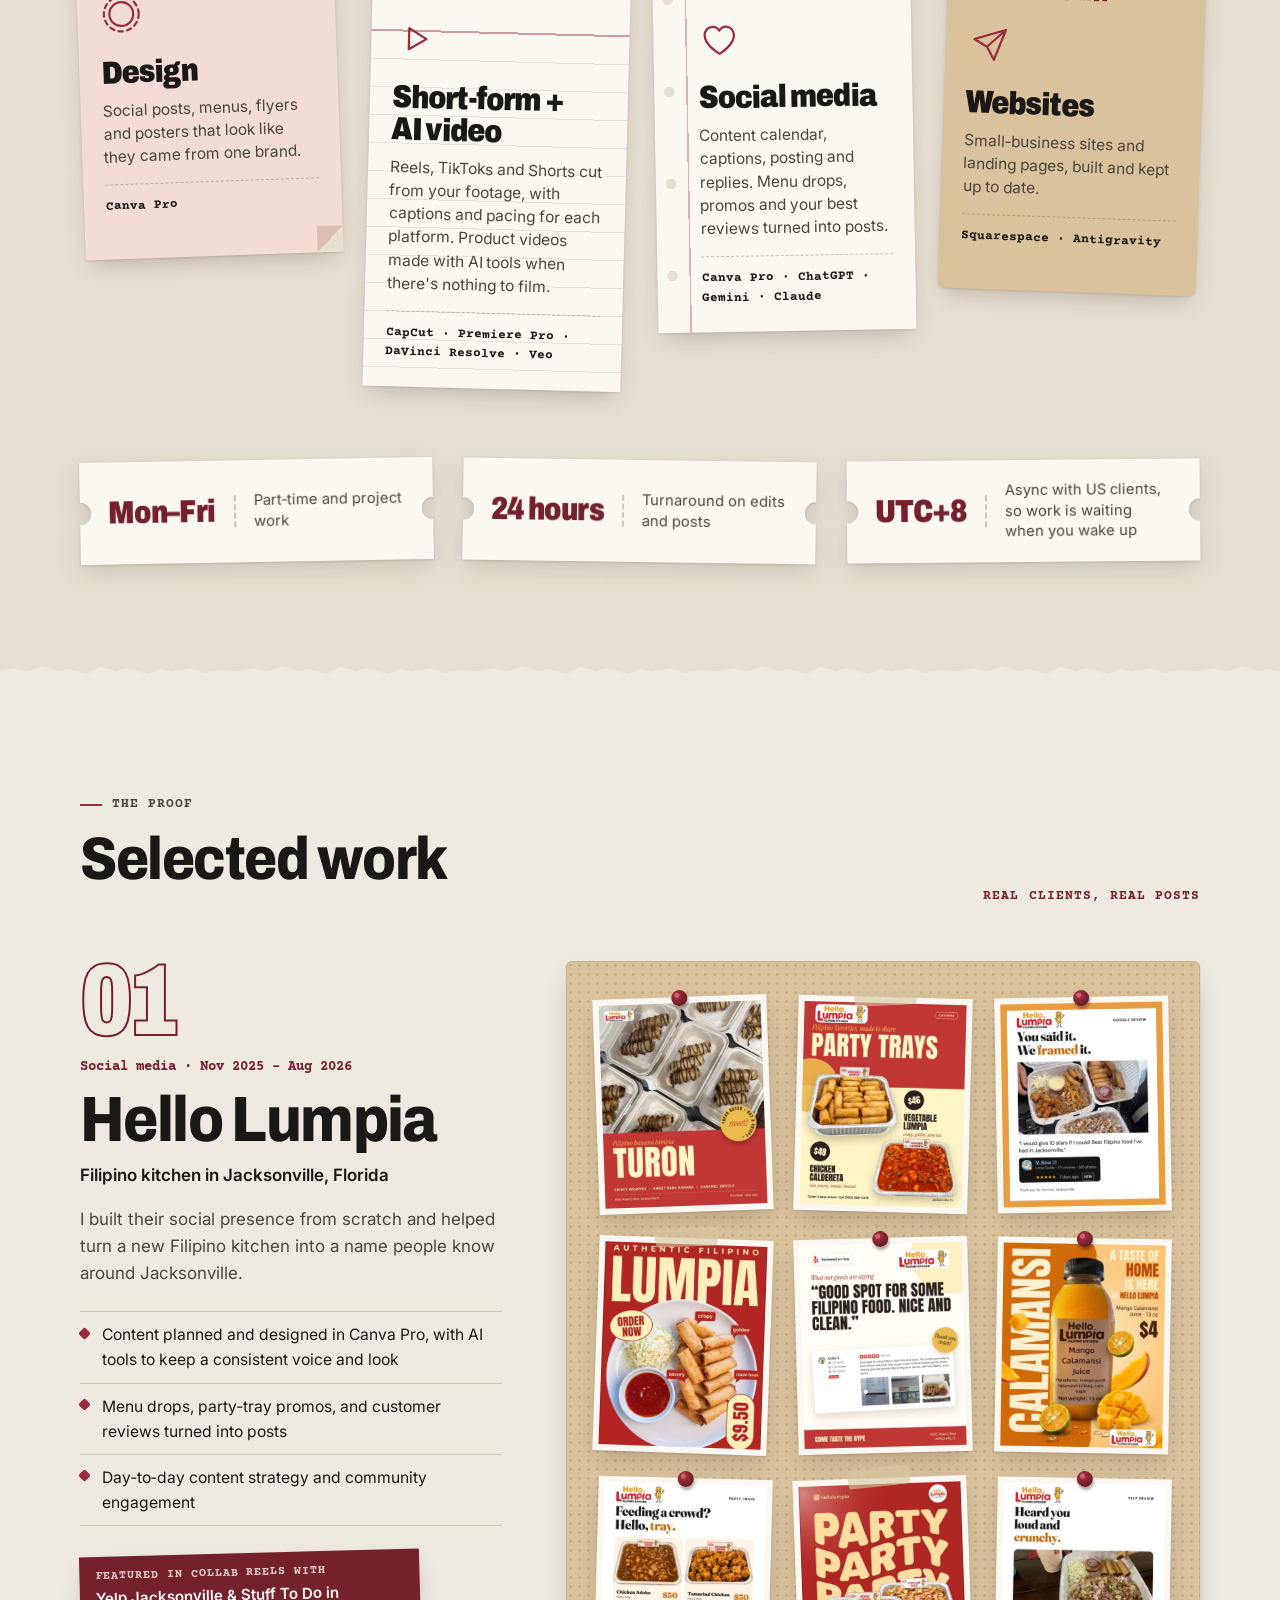
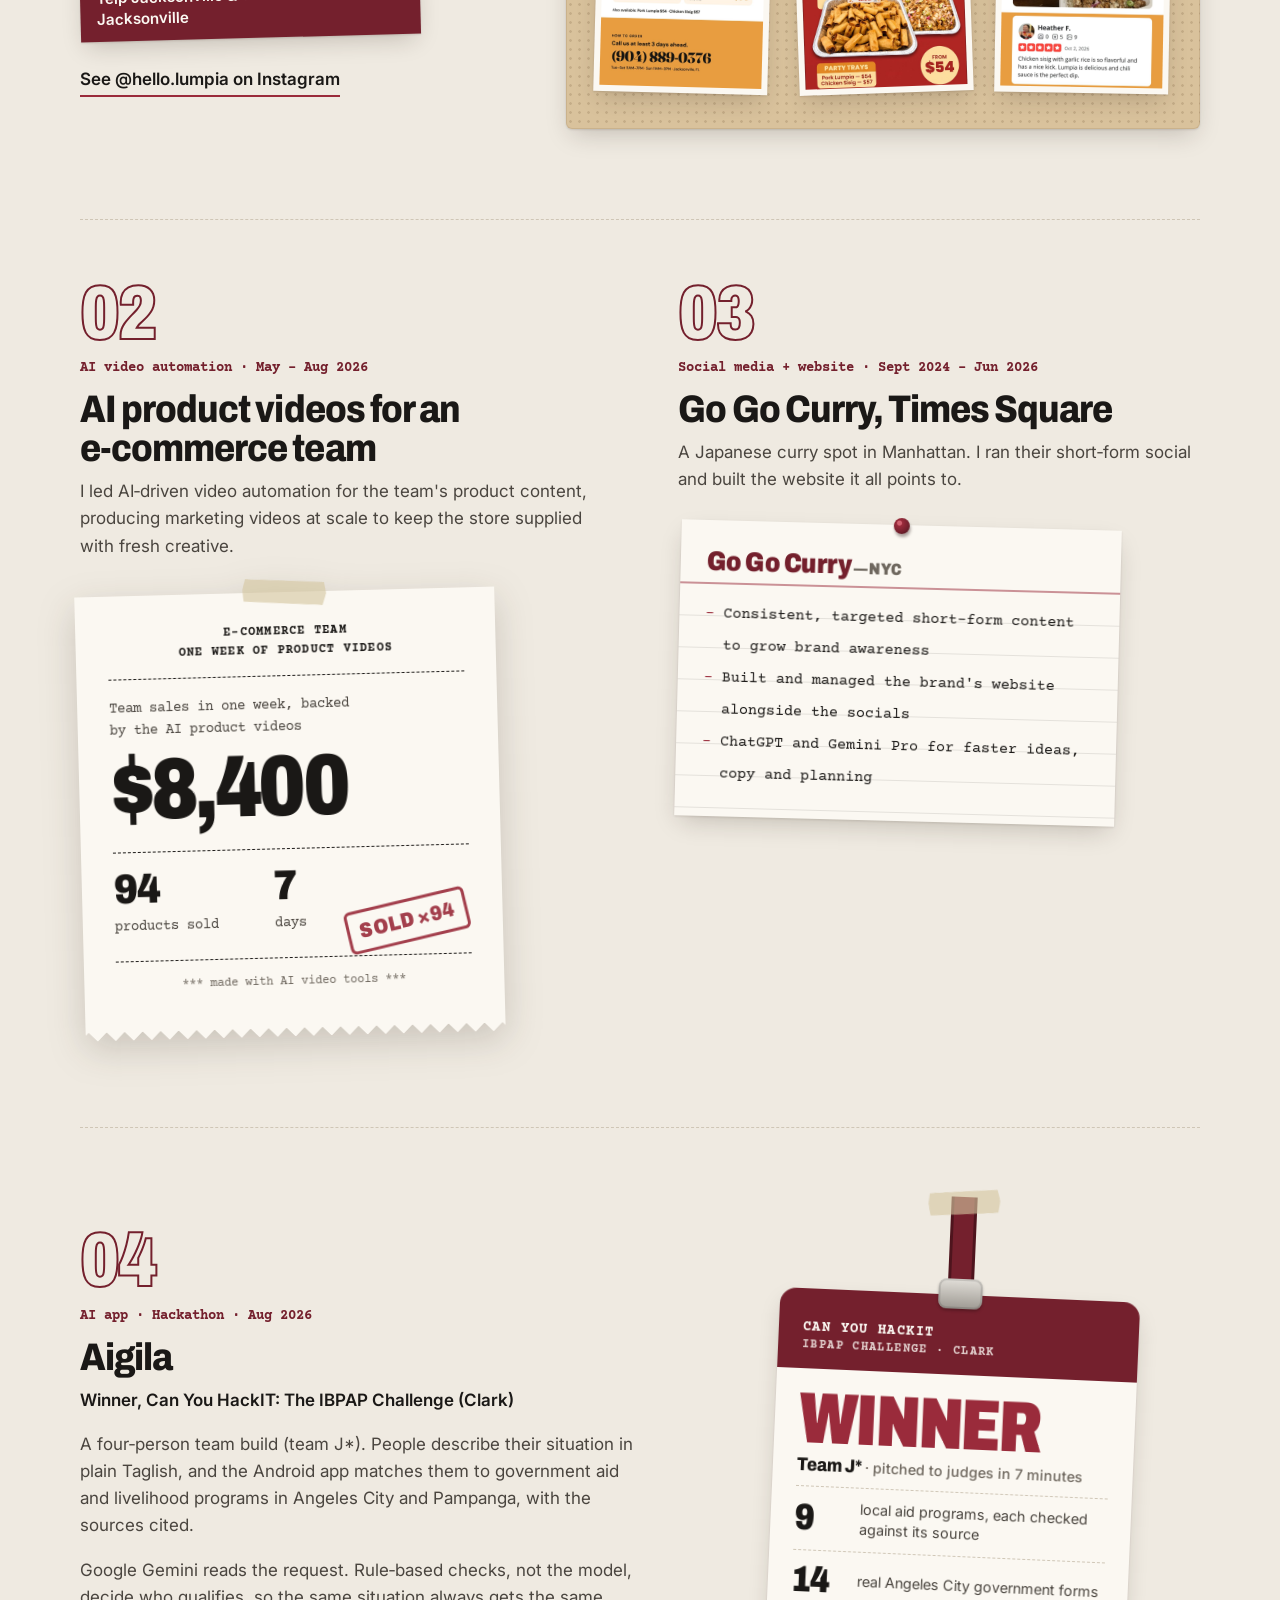
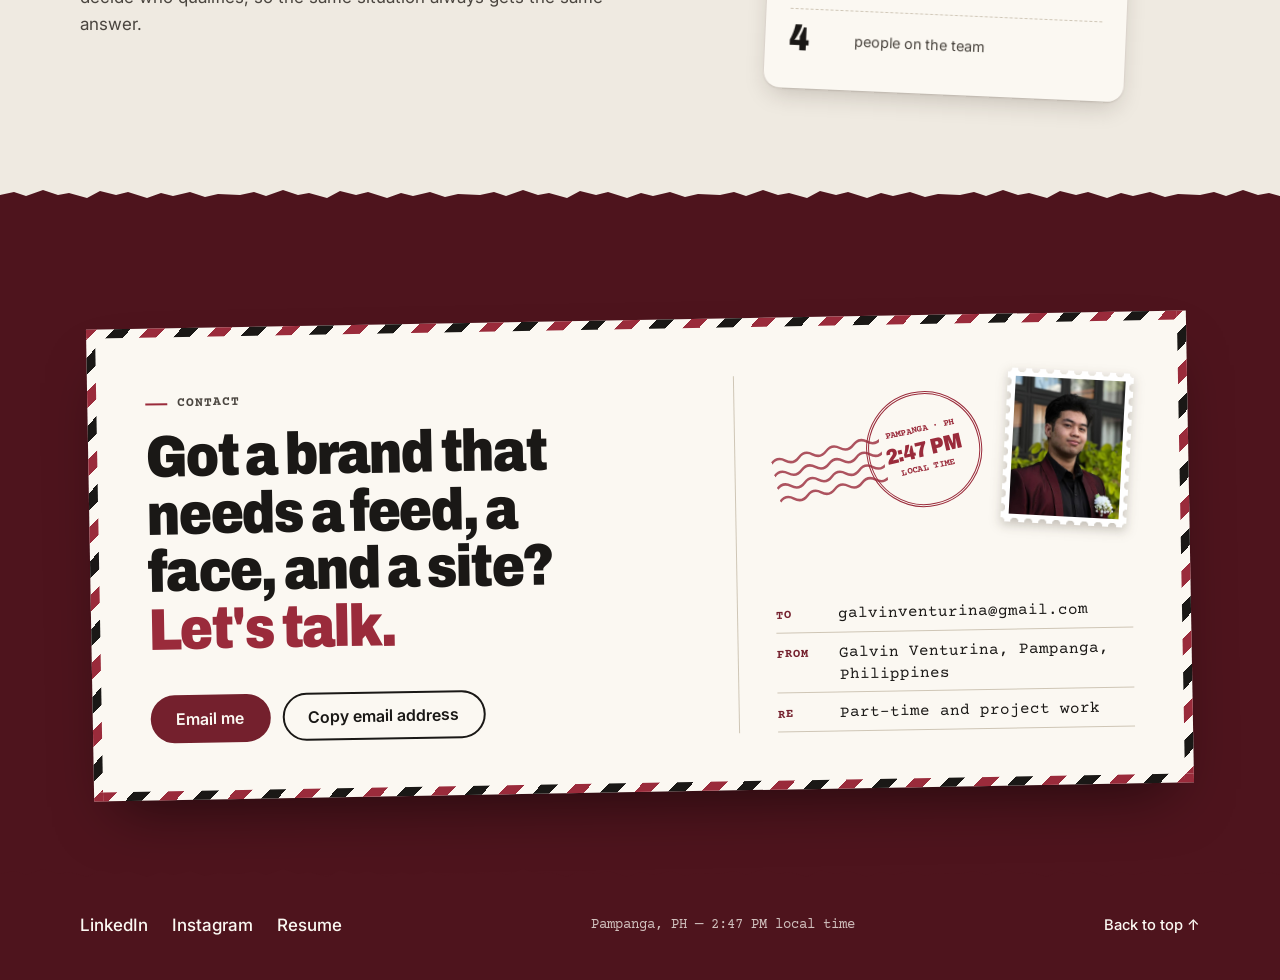
==== commit 7eeebb93: "Name the freelance clients: cafés and small food stalls Co-Authored-By: Claude Opus 5.5 <noreply@ant" ====
--- a/index.html
+++ b/index.html
@@ -102,7 +102,7 @@
                 <li>
                   <span class="xp-years">2023<br>2024</span>
                   <div>
-                    <p class="xp-org">Freelance, local businesses</p>
+                    <p class="xp-org">Freelance, cafés + food stalls</p>
                     <p class="xp-role">Graphic Designer</p>
                     <p class="xp-note">Posters and social posts.</p>
                   </div>
